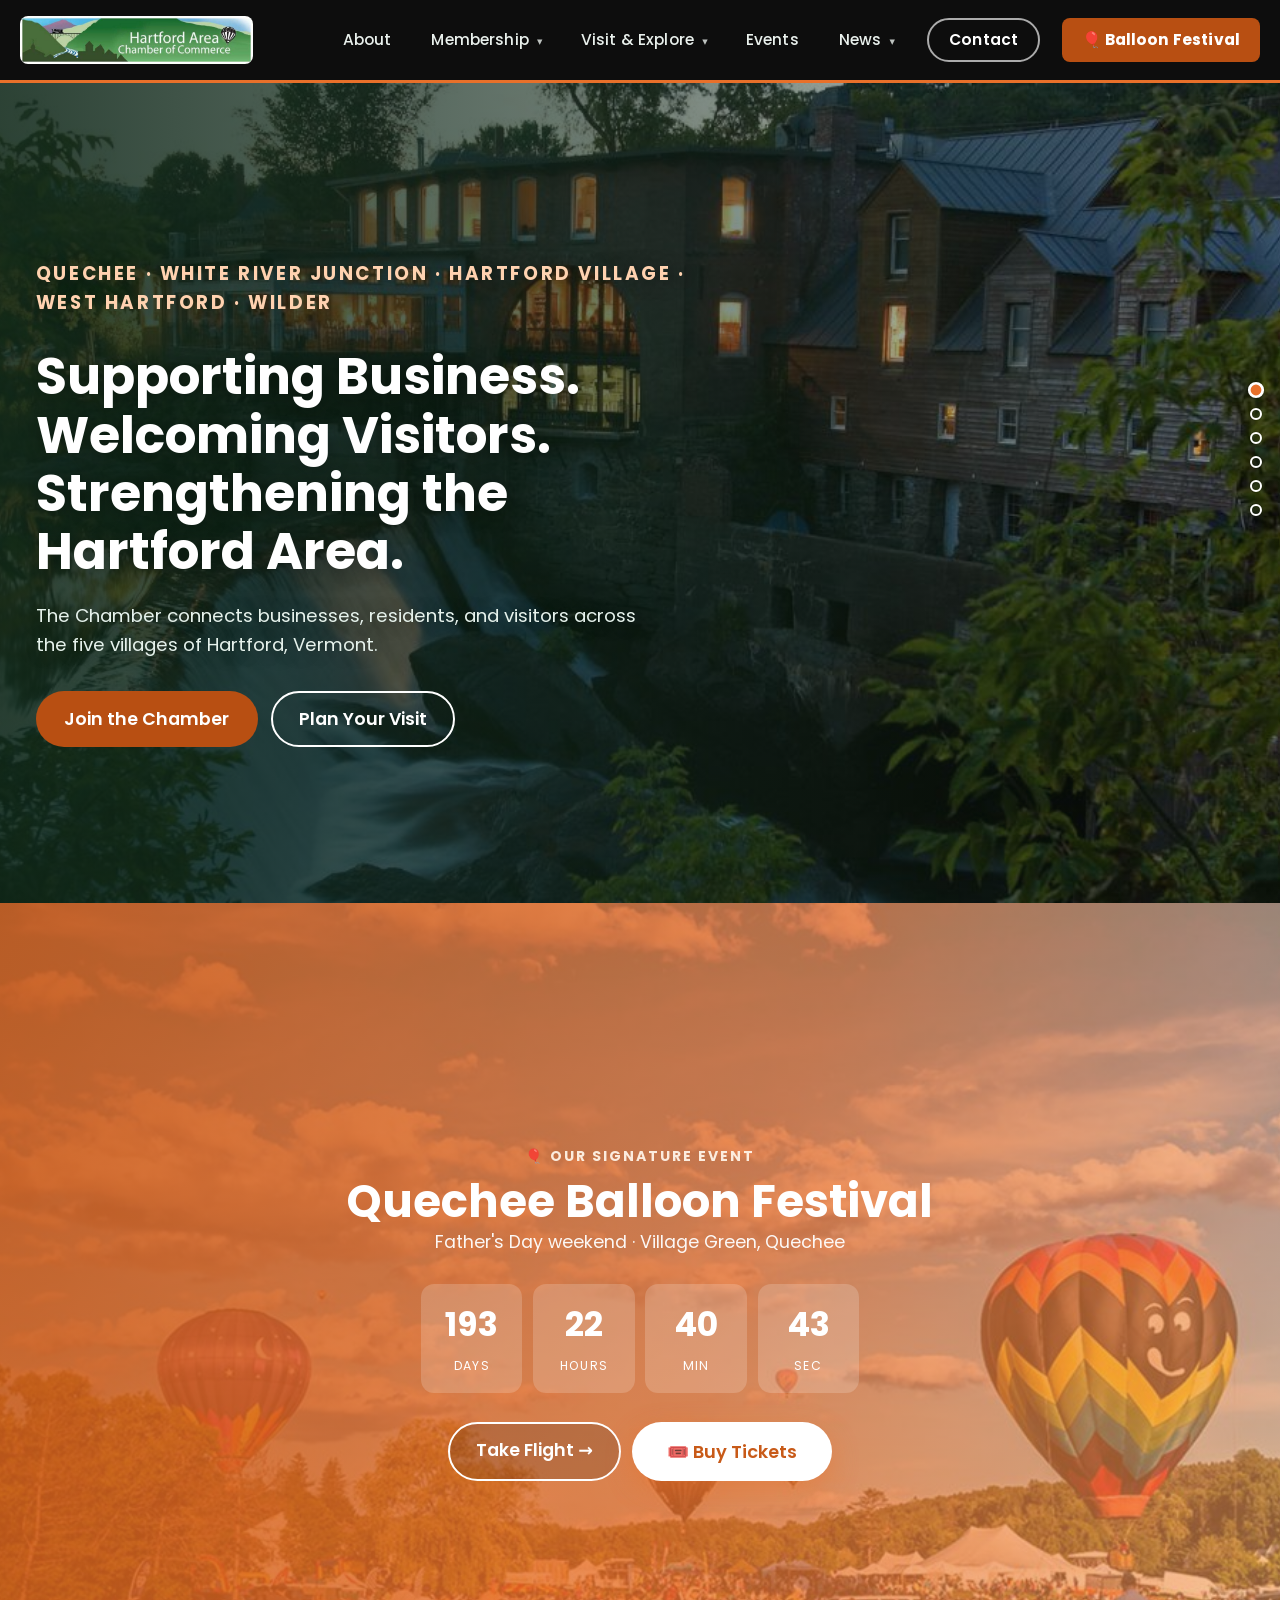
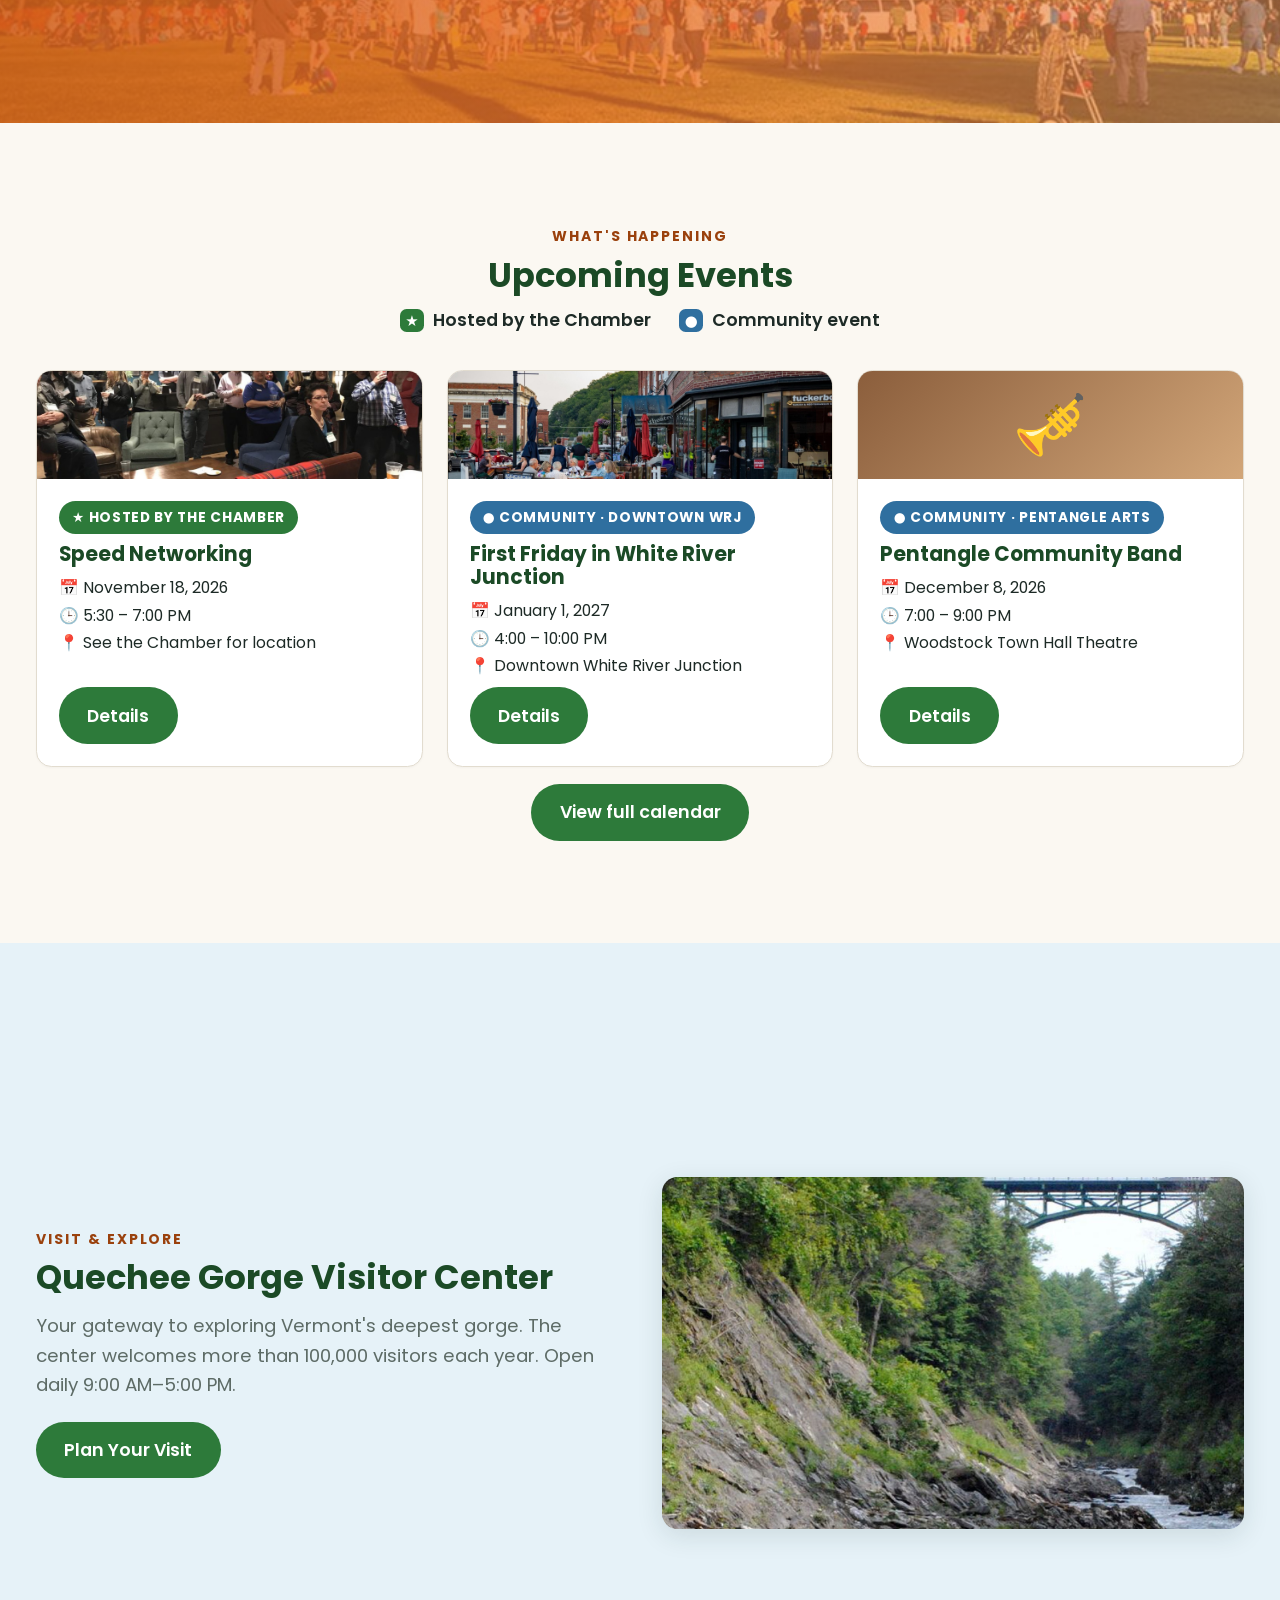
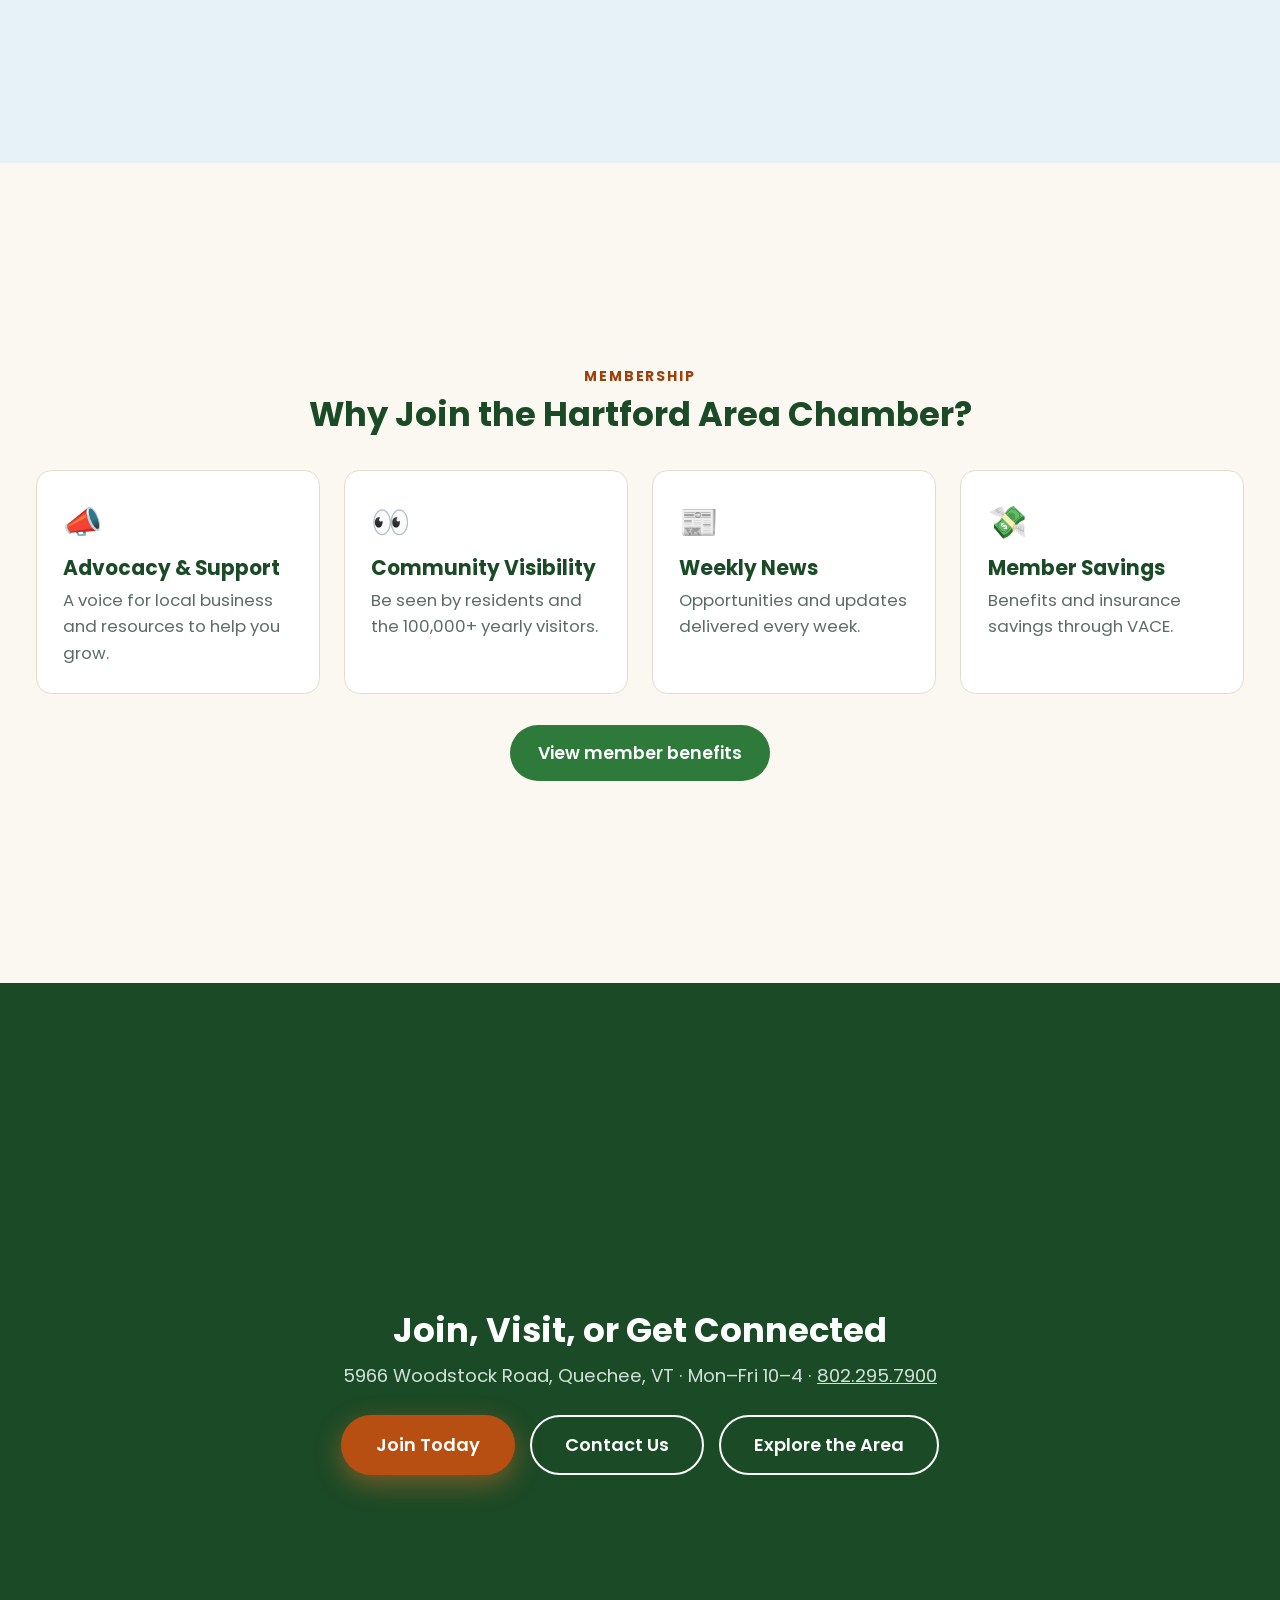
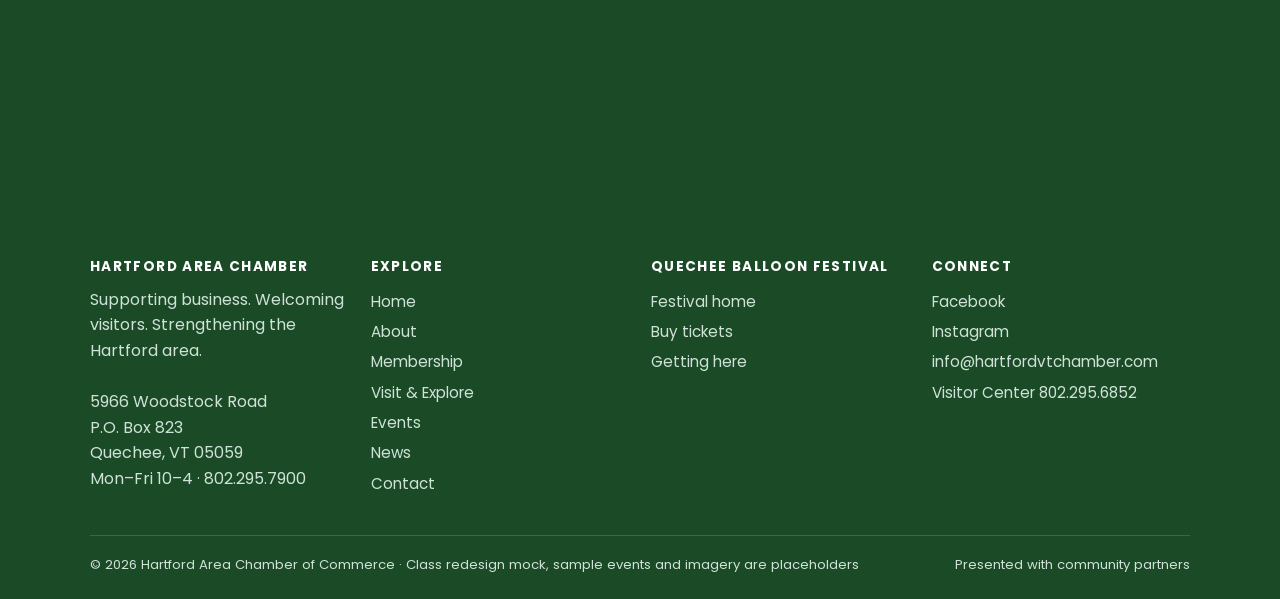
==== mock/index.html @ c6c53b95 "fixed the gorge map" ====
<!doctype html><html lang="en"><head><meta charset="utf-8"><meta name="viewport" content="width=device-width,initial-scale=1">
<title>Hartford Area Chamber of Commerce</title>
<link rel="preconnect" href="https://fonts.googleapis.com">
<link href="https://fonts.googleapis.com/css2?family=Poppins:wght@400;500;600;700&display=swap" rel="stylesheet">
<link rel="stylesheet" href="styles.css?v=23"></head><body>
<main id="main">
<section class="hero"><div class="wrap">
  <p class="eyebrow" style="color:#ffd2b0">Quechee · White River Junction · Hartford Village · West Hartford · Wilder</p>
  <h1>Supporting Business. Welcoming Visitors. Strengthening the Hartford Area.</h1>
  <p>The Chamber connects businesses, residents, and visitors across the five villages of Hartford, Vermont.</p>
  <div class="actions"><a class="btn btn-primary" href="membership.html">Join the Chamber</a><a class="btn btn-ghost" href="visit.html">Plan Your Visit</a></div>
</div></section>

<!-- Balloon fest is the top revenue driver, so it gets a prominent band with live countdown -->
<section class="bf-band photo" style="--bg:url(img/balloon-fest-1.jpg)"><div class="wrap">
  <div><p class="eyebrow" style="color:#fff3e6">🎈 Our signature event</p><h2>Quechee Balloon Festival</h2><p>Father's Day weekend · Village Green, Quechee</p></div>
  <div class="count" aria-label="Countdown to next festival"></div>
  <div style="display:flex;gap:10px;flex-wrap:wrap"><a class="btn btn-ghost" style="color:#fff;background:rgba(0,0,0,.15)" href="balloon-fest.html">Take Flight →</a><a class="btn btn-lg" style="background:#fff;color:var(--orange-d)" href="https://fareharbor.com/embeds/book/hartfordareachamberofcommerce/?full-items=yes&flow=1565675">🎟️ Buy Tickets</a></div>
</div></section>

<section><div class="wrap">
  <div class="center"><p class="eyebrow">What's happening</p><h2>Upcoming Events</h2><p class="legend-key" role="note" aria-label="Key: green star means hosted by the Chamber, blue dot means community event"><span class="key"><i class="sw chamber" aria-hidden="true">★</i>Hosted by the Chamber</span><span class="key"><i class="sw community" aria-hidden="true">●</i>Community event</span></p></div>
  <div class="grid g3" id="feat" style="margin-top:32px"></div>
  <p class="center" style="margin-top:16px"><a class="btn btn-green" href="events.html">View full calendar</a></p>
</div></section>

<section class="alt"><div class="wrap split">
  <div><p class="eyebrow">Visit &amp; Explore</p><h2>Quechee Gorge Visitor Center</h2>
    <p class="lead" style="margin:12px 0 20px">Your gateway to exploring Vermont's deepest gorge. The center welcomes more than 100,000 visitors each year. Open daily 9:00 AM–5:00 PM.</p>
    <a class="btn btn-green" href="visit.html">Plan Your Visit</a></div>
  <div class="panel photo t-gorge" style="background-image:url(img/gorge-bridge.jpg)" role="img" aria-label="The bridge over Quechee Gorge">🏞️</div>
</div></section>

<section><div class="wrap">
  <div class="center"><p class="eyebrow">Membership</p><h2>Why Join the Hartford Area Chamber?</h2></div>
  <div class="grid g4" style="margin-top:32px">
    <div class="perk"><div class="ico">📣</div><h3>Advocacy &amp; Support</h3><p>A voice for local business and resources to help you grow.</p></div>
    <div class="perk"><div class="ico">👀</div><h3>Community Visibility</h3><p>Be seen by residents and the 100,000+ yearly visitors.</p></div>
    <div class="perk"><div class="ico">📰</div><h3>Weekly News</h3><p>Opportunities and updates delivered every week.</p></div>
    <div class="perk"><div class="ico">💸</div><h3>Member Savings</h3><p>Benefits and insurance savings through VACE.</p></div>
  </div>
  <p class="center" style="margin-top:28px"><a class="btn btn-green" href="membership.html">View member benefits</a></p>
</div></section>

<section class="dark" id="Contact"><div class="wrap center">
  <h2>Join, Visit, or Get Connected</h2>
  <p class="lead" style="color:#cfe2d8;margin:10px auto 22px">5966 Woodstock Road, Quechee, VT · Mon–Fri 10–4 · <a href="tel:8022957900" style="text-decoration:underline">802.295.7900</a></p>
  <div style="display:flex;gap:14px;justify-content:center;flex-wrap:wrap">
    <a class="btn btn-primary btn-lg" href="membership.html">Join Today</a>
    <a class="btn btn-ghost btn-lg" style="color:#fff;box-shadow:none" href="contact.html">Contact Us</a>
    <a class="btn btn-ghost btn-lg" style="color:#fff;box-shadow:none" href="visit.html">Explore the Area</a>
  </div>
</div></section>
</main>
<script src="app.js?v=23"></script>
<script>
document.getElementById('feat').innerHTML=['speed','first-friday','pentangle'].map(k=>EVENTS.filter(e=>e.key===k&&e.date>=new Date().toISOString().slice(0,10))[0]||EVENTS.find(e=>e.key===k)).map(e=>`
<article class="card"><div class="thumb ${e.thumb}${e.img?' photo':''}" ${thumbBg(e)}>${e.icon}</div>
<div class="body">${badge(e)}<h3>${e.title}</h3>
<div class="meta"><span>📅 ${fmt(e.date,{month:'long',day:'numeric',year:'numeric'})}${e.end?' – '+fmt(e.end,{day:'numeric'}):''}</span><span>🕒 ${e.time}</span><span>📍 ${e.place}</span></div>
<a class="btn btn-green" href="${e.bf?'balloon-fest.html':'events.html'}">Details</a></div></article>`).join('');
</script></body></html>
---- mock/styles.css ----
:root{
  --green:#2d7a3a; --green-d:#1b4a26; --sky:#e6f2f8; --cream:#fbf8f2;
  --orange:#e8702a; --orange-d:#c85a18; --ink:#1d2a26; --muted:#5d6b66;
  --line:#e2dccf; --chamber:#2d7a3a; --community:#2f6f9f; --white:#fff;
  --r:14px; --shadow:0 6px 24px rgba(20,52,39,.12);
  --font-h:'Poppins',system-ui,sans-serif; --font-b:'Poppins',system-ui,sans-serif;
}
*{box-sizing:border-box;margin:0}
html{scroll-behavior:smooth}
body{font-family:var(--font-b);color:var(--ink);background:var(--cream);line-height:1.6}
h1,h2,h3,h4{font-family:var(--font-h);line-height:1.15;color:var(--green-d)}
h1{font-size:clamp(2.2rem,5vw,3.8rem)} h2{font-size:clamp(1.7rem,3vw,2.4rem)} h3{font-size:1.25rem}
a{color:inherit}
img{max-width:100%}
.wrap{max-width:1140px;margin:0 auto;padding:0 20px}
section{padding:64px 0}
.eyebrow{font-size:.78rem;letter-spacing:.14em;text-transform:uppercase;font-weight:700;color:var(--orange-d);margin-bottom:8px}
.lead{font-size:1.15rem;color:var(--muted);max-width:60ch}
.center{text-align:center}.center .lead{margin:12px auto 0}

/* buttons */
.btn{display:inline-block;padding:12px 24px;border-radius:999px;font-weight:600;text-decoration:none;border:2px solid transparent;cursor:pointer;font:600 1rem var(--font-b);transition:.15s}
.btn-primary{background:var(--orange);color:#fff}.btn-primary:hover{background:var(--orange-d)}
.btn-green{background:var(--green);color:#fff}.btn-green:hover{background:var(--green-d)}
.btn-ghost{border-color:currentColor;background:transparent}
.btn-ghost:hover{background:rgba(255,255,255,.15)}

/* header */
.skip{position:absolute;left:-999px}.skip:focus{left:10px;top:10px;background:#fff;padding:8px;z-index:99}
.topbar{background:var(--green-d);color:#dfeee6;font-size:.85rem}
.topbar .wrap{display:flex;justify-content:space-between;gap:12px;padding:7px 20px;flex-wrap:wrap}
.topbar a{text-decoration:none}.topbar a:hover{text-decoration:underline}
header.site{position:sticky;top:0;z-index:50;background:rgba(251,248,242,.96);backdrop-filter:blur(8px);border-bottom:1px solid var(--line)}
header.site .wrap{display:flex;align-items:center;justify-content:space-between;height:72px}
.logo{display:flex;align-items:center;gap:10px;text-decoration:none;font-family:var(--font-h);font-weight:700;color:var(--green-d);line-height:1.1}
.logo-mark{width:40px;height:40px;border-radius:50%;background:var(--green);display:grid;place-items:center;font-size:1.3rem}
.logo small{display:block;font:500 .72rem var(--font-b);color:var(--muted);letter-spacing:.06em;text-transform:uppercase}
nav.main ul{list-style:none;display:flex;gap:4px;padding:0;align-items:center}
nav.main a{display:block;padding:8px 12px;border-radius:8px;text-decoration:none;font-weight:500;font-size:.95rem}
nav.main a:hover{background:var(--sky)}
nav.main a.active{color:var(--orange-d);font-weight:700;box-shadow:inset 0 -3px 0 var(--orange)}
nav.main a.nav-bf{background:var(--orange);color:#fff;font-weight:700;margin-left:6px}
nav.main a.nav-bf:hover{background:var(--orange-d)}
.menu-btn{display:none;background:none;border:0;font-size:1.8rem;cursor:pointer}
@media(max-width:900px){
  .menu-btn{display:block}
  nav.main{position:absolute;top:72px;left:0;right:0;background:var(--cream);border-bottom:1px solid var(--line);display:none}
  nav.main.open{display:block}
  nav.main ul{flex-direction:column;align-items:stretch;padding:12px 20px}
}

/* hero */
.hero{position:relative;color:#fff;padding:110px 0 100px;background:
  linear-gradient(180deg,rgba(20,52,39,.55),rgba(20,52,39,.8)),
  radial-gradient(circle at 80% 20%,#f4a261 0,transparent 35%),
  linear-gradient(160deg,#2e7d5b,#1f4d3a 60%,#143427)}
.hero p{font-size:1.2rem;max-width:56ch;margin:18px 0 28px;color:#e6f2ec}
.hero h1{color:#fff;max-width:18ch}
.hero .actions{display:flex;gap:12px;flex-wrap:wrap}
.page-hero{padding:56px 0;background:var(--green);color:#fff}
.page-hero h1{color:#fff;font-size:clamp(2rem,4vw,3rem)}
.page-hero p{color:#d6e8de;margin-top:10px;max-width:60ch}
.crumbs{font-size:.85rem;margin-bottom:12px;color:#bcd6c9}.crumbs a{text-decoration:none}.crumbs a:hover{text-decoration:underline}

/* promo band (balloon fest) */
.bf-band{background:linear-gradient(110deg,#c85a18,#e8702a 55%,#f4a261);color:#fff;padding:36px 0}
.bf-band .wrap{display:flex;align-items:center;justify-content:space-between;gap:24px;flex-wrap:wrap}
.bf-band h2{color:#fff}.bf-band p{opacity:.95}
.count{display:flex;gap:10px}
.count div{background:rgba(255,255,255,.18);border-radius:12px;padding:10px 14px;text-align:center;min-width:72px}
.count b{display:block;font:700 1.8rem var(--font-h)}.count span{font-size:.7rem;text-transform:uppercase;letter-spacing:.1em}

/* grids & cards */
.grid{display:grid;gap:22px}.g3{grid-template-columns:repeat(auto-fit,minmax(260px,1fr))}.g4{grid-template-columns:repeat(auto-fit,minmax(220px,1fr))}.g2{grid-template-columns:repeat(auto-fit,minmax(320px,1fr))}
.card{background:#fff;border:1px solid var(--line);border-radius:var(--r);overflow:hidden;box-shadow:0 1px 2px rgba(0,0,0,.03);transition:.2s;display:flex;flex-direction:column}
.card:hover{transform:translateY(-3px);box-shadow:var(--shadow)}
.card .body{padding:20px;display:flex;flex-direction:column;gap:8px;flex:1}
.card .body p{color:var(--muted);font-size:.95rem}
.card .body .btn{align-self:flex-start;margin-top:auto}
.thumb{height:170px;display:grid;place-items:center;font-size:3.4rem;position:relative}
.t-gorge{background:linear-gradient(135deg,#2e7d5b,#7fb69a)}
.t-sky{background:linear-gradient(135deg,#f4a261,#e8702a)}
.t-town{background:linear-gradient(135deg,#2f6f9f,#8bbbd9)}
.t-winter{background:linear-gradient(135deg,#9bb7c9,#e8f1f5)}
.t-bridge{background:linear-gradient(135deg,#8b5e3c,#d2a679)}
.t-spring{background:linear-gradient(135deg,#6aa84f,#c5e1a5)}
.perk{padding:24px;background:#fff;border:1px solid var(--line);border-radius:var(--r)}
.perk .ico{font-size:1.8rem;margin-bottom:8px}.perk p{color:var(--muted);font-size:.95rem;margin-top:6px}
.split{display:grid;grid-template-columns:1fr 1fr;gap:40px;align-items:center}
@media(max-width:800px){.split{grid-template-columns:1fr}}
.panel{border-radius:var(--r);min-height:320px;display:grid;place-items:center;font-size:5rem;color:#fff;box-shadow:var(--shadow)}
.alt{background:var(--sky)}.dark{background:var(--green-d);color:#e6f2ec}.dark h2{color:#fff}

/* badges */
.badge{display:inline-block;font-size:.72rem;font-weight:700;letter-spacing:.05em;text-transform:uppercase;padding:4px 10px;border-radius:999px;color:#fff;width:fit-content}
.b-chamber{background:var(--chamber)}.b-community{background:var(--community)}
.thumb .badge{position:absolute;top:12px;left:12px}
.meta{display:flex;flex-direction:column;gap:2px;font-size:.9rem;color:var(--ink)}

/* events page */
.toolbar{display:flex;gap:10px;flex-wrap:wrap;margin:24px 0}
.chip{padding:8px 16px;border-radius:999px;border:1.5px solid var(--line);background:#fff;font:600 .9rem var(--font-b);cursor:pointer}
.chip.on{background:var(--green);color:#fff;border-color:var(--green)}
.legend{display:flex;gap:16px;align-items:center;font-size:.85rem;color:var(--muted);margin-left:auto}
.dot{display:inline-block;width:10px;height:10px;border-radius:50%;margin-right:6px}
.cal{background:#fff;border:1px solid var(--line);border-radius:var(--r);overflow:hidden}
.cal-head{display:flex;justify-content:space-between;align-items:center;padding:16px 20px;background:var(--green);color:#fff}
.cal-head h3{color:#fff;font-size:1.4rem}
.cal-head button{background:rgba(255,255,255,.15);border:0;color:#fff;width:38px;height:38px;border-radius:50%;font-size:1.1rem;cursor:pointer}
.cal-head button:hover{background:rgba(255,255,255,.3)}
.cal-grid{display:grid;grid-template-columns:repeat(7,1fr)}
.dow{padding:10px;text-align:center;font-size:.75rem;font-weight:700;letter-spacing:.08em;text-transform:uppercase;color:var(--muted);background:var(--cream);border-bottom:1px solid var(--line)}
.day{min-height:96px;padding:6px;border-right:1px solid var(--line);border-bottom:1px solid var(--line);font-size:.8rem}
.day:nth-child(7n){border-right:0}
.day.out{background:#faf7f0;color:#bbb}
.day.today .n{background:var(--orange);color:#fff;border-radius:50%}
.day .n{display:inline-grid;place-items:center;width:24px;height:24px;font-weight:600}
.ev{display:block;width:100%;text-align:left;border:0;margin-top:3px;padding:3px 6px;border-radius:5px;color:#fff;font:600 .72rem var(--font-b);white-space:nowrap;overflow:hidden;text-overflow:ellipsis;cursor:pointer}
.ev.chamber{background:var(--chamber)}.ev.community{background:var(--community)}
@media(max-width:700px){.day{min-height:56px;padding:3px}.ev{font-size:0;height:8px;padding:0}.dow{padding:6px 2px;font-size:.62rem}}
.list-row{display:flex;gap:16px;background:#fff;border:1px solid var(--line);border-radius:var(--r);padding:14px;align-items:center}
.list-row .date{background:var(--sky);border-radius:10px;text-align:center;padding:8px 14px;min-width:64px}
.list-row .date b{display:block;font:700 1.5rem var(--font-h);color:var(--green-d)}.list-row .date span{font-size:.75rem;text-transform:uppercase;font-weight:700;color:var(--orange-d)}
.list-row h4{font-size:1.05rem}.list-row p{font-size:.88rem;color:var(--muted)}
dialog{border:0;border-radius:var(--r);padding:0;margin:auto;max-width:580px;width:92%;max-height:88vh;overflow:auto;box-shadow:0 20px 60px rgba(0,0,0,.35);background:#fff;color:var(--ink)}
dialog::backdrop{background:rgba(232,241,245,.55);backdrop-filter:blur(8px);-webkit-backdrop-filter:blur(8px)}
/* backdrop takes a light tint of the event's image color */
dialog[data-tone="t-gorge"]::backdrop{background:rgba(127,182,154,.40)}
dialog[data-tone="t-sky"]::backdrop{background:rgba(244,162,97,.35)}
dialog[data-tone="t-town"]::backdrop{background:rgba(139,187,217,.40)}
dialog[data-tone="t-winter"]::backdrop{background:rgba(155,183,201,.40)}
dialog[data-tone="t-bridge"]::backdrop{background:rgba(210,166,121,.38)}
dialog[data-tone="t-spring"]::backdrop{background:rgba(160,205,130,.40)}
body:has(dialog[open]){overflow:hidden}
dialog .thumb{height:130px}dialog .inner{padding:22px;display:flex;flex-direction:column;gap:10px}
.x{position:absolute;top:10px;right:10px;width:36px;height:36px;border-radius:50%;border:0;background:rgba(255,255,255,.9);font-size:1.1rem;cursor:pointer;z-index:2}
.rv-head{display:flex;justify-content:space-between;align-items:center;gap:10px;border-top:1px solid var(--line);padding-top:16px;margin-top:6px}
.stars{color:#f5a623;letter-spacing:2px}
.rv{background:var(--cream);border-radius:12px;padding:14px;display:flex;flex-direction:column;gap:6px}
.rv b{font-size:.9rem}.rv small{color:var(--muted)}.rv p{font-size:.92rem}
.rv-photos{display:flex;gap:8px;flex-wrap:wrap}
.rv-photos span,.rv-photos img{width:84px;height:64px;border-radius:8px;display:grid;place-items:center;font-size:1.6rem;object-fit:cover}
.rvform{display:none;background:var(--sky);border-radius:12px;padding:14px}.rvform.show{display:grid}
.rvform small{color:var(--muted)}

/* forms / footer */
form{display:grid;gap:12px}
input,textarea{padding:12px 14px;border:1.5px solid var(--line);border-radius:10px;font:1rem var(--font-b);width:100%}
input:focus,textarea:focus{outline:2px solid var(--orange);border-color:transparent}
footer.site{background:var(--green-d);color:#cfe2d8;padding:56px 0 24px}
footer.site h4{color:#fff;font-family:var(--font-b);font-size:.85rem;text-transform:uppercase;letter-spacing:.1em;margin-bottom:12px}
footer.site a{display:block;text-decoration:none;padding:3px 0;font-size:.95rem}footer.site a:hover{color:#fff;text-decoration:underline}
footer.site .legal{border-top:1px solid rgba(255,255,255,.15);margin-top:36px;padding-top:18px;font-size:.82rem;display:flex;justify-content:space-between;flex-wrap:wrap;gap:8px}
#map,.map{height:460px;border-radius:var(--r);border:1px solid var(--line);box-shadow:var(--shadow)}
.team{text-align:center}.avatar{width:84px;height:84px;border-radius:50%;margin:0 auto 10px;background:linear-gradient(135deg,var(--green),#7fb69a);color:#fff;display:grid;place-items:center;font:700 1.5rem var(--font-h)}
.team p{font-size:.85rem;color:var(--muted)}
.mock-note{background:#fff3cd;color:#664d03;text-align:center;font-size:.8rem;padding:6px}
.rules{display:flex;gap:14px;flex-wrap:wrap}.rule{background:#fff;border:1px solid var(--line);border-radius:12px;padding:14px 18px;font-weight:600}
table.sched{width:100%;border-collapse:collapse;background:#fff;border-radius:var(--r);overflow:hidden;border:1px solid var(--line)}
.sched td,.sched th{padding:14px 18px;text-align:left;border-bottom:1px solid var(--line)}.sched th{background:var(--green);color:#fff}

/* ---- photos ---- */
.thumb.photo{background-size:cover;background-position:center;font-size:0}
.panel.photo{background-size:cover;background-position:center;font-size:0}
.bf-band.photo{background:linear-gradient(110deg,rgba(200,90,24,.92),rgba(232,112,42,.78) 55%,rgba(244,162,97,.55)),var(--bg) center/cover}
.gallery{display:grid;grid-template-columns:repeat(4,1fr);gap:12px}
.gallery img{width:100%;height:220px;object-fit:cover;border-radius:12px;display:block}
.gallery img:first-child{grid-column:span 2;grid-row:span 2;height:452px}
@media(max-width:800px){.gallery{grid-template-columns:1fr 1fr}.gallery img{height:150px}.gallery img:first-child{grid-column:span 2;grid-row:auto;height:220px}}
.rv-photos img{width:84px;height:64px;border-radius:8px;object-fit:cover}

/* ---- ticket presence ---- */
.btn-lg{padding:16px 36px;font-size:1.1rem;box-shadow:0 8px 24px rgba(232,112,42,.45)}
.ticket-card{background:#fff;border:2px solid var(--line);border-radius:var(--r);overflow:hidden;display:flex;flex-direction:column;box-shadow:var(--shadow)}
.ticket-card.best{border-color:var(--orange)}
.ticket-card .photo-top{height:190px;background-size:cover;background-position:center;position:relative}
.ticket-card .tag{position:absolute;top:12px;left:12px;background:var(--orange);color:#fff;font-size:.75rem;font-weight:700;letter-spacing:.06em;text-transform:uppercase;padding:5px 12px;border-radius:999px}
.ticket-card .body{padding:22px;display:flex;flex-direction:column;gap:10px;flex:1}
.ticket-card ul{padding-left:18px;color:var(--muted);font-size:.95rem}
.ticket-card .btn{margin-top:auto;text-align:center}
.ticketbar{position:fixed;left:0;right:0;bottom:0;z-index:60;background:var(--green-d);color:#fff;transform:translateY(110%);transition:transform .3s;box-shadow:0 -6px 24px rgba(0,0,0,.25)}
.ticketbar.show{transform:none}
.ticketbar .wrap{display:flex;align-items:center;justify-content:space-between;gap:14px;padding:12px 20px;flex-wrap:wrap}
.ticketbar b{font-family:var(--font-h)}.ticketbar small{display:block;opacity:.8}
.ticketbar .btn{padding:10px 26px}
nav.main a.nav-buy{background:var(--green);color:#fff;font-weight:700;margin-left:4px}
nav.main a.nav-buy:hover{background:var(--green-d)}

/* ---- header: logo-matched, slim, contact always visible ---- */
.topbar{font-size:.82rem}
.topbar a{display:inline-block;margin-right:16px}.topbar .tb-right a{margin:0 0 0 16px}
.logo img{height:52px;width:auto;border-radius:8px;display:block}
header.site .wrap{height:80px}
nav.main a.nav-bf.on{box-shadow:0 0 0 3px rgba(232,112,42,.3)}
@media(max-width:900px){nav.main{top:80px}.logo img{height:42px}.topbar .tb-right{display:none}.topbar a{margin-right:12px}}
.subbar{position:sticky;top:80px;z-index:49;background:#fff;border-bottom:3px solid var(--orange);box-shadow:0 4px 14px rgba(0,0,0,.06)}
.subbar .wrap{display:flex;align-items:center;justify-content:space-between;gap:18px;padding:8px 20px;flex-wrap:wrap}
.sub-brand{display:flex;align-items:center;gap:10px;text-decoration:none;font:700 1rem var(--font-h);color:var(--green-d);line-height:1.15}
.sub-brand img{width:46px;height:46px}.sub-brand small{display:block;font:500 .7rem var(--font-b);color:var(--muted)}
.subbar nav{display:flex;gap:2px;flex-wrap:wrap}.subbar nav a{padding:8px 12px;border-radius:8px;text-decoration:none;font-weight:500;font-size:.9rem}.subbar nav a:hover{background:var(--sky)}
.subbar .btn{padding:10px 22px}
@media(max-width:900px){.subbar{top:80px}.subbar nav{display:none}}
.contact-card{background:#fff;border:1px solid var(--line);border-radius:var(--r);padding:24px}.contact-card h3{margin-bottom:8px}.contact-card p{color:var(--muted)}


/* ---- festival page: one full-screen section at a time ---- */
html.snap{scroll-snap-type:y proximity}
html.snap main>section{min-height:calc(100vh - 80px);scroll-snap-align:start;scroll-margin-top:80px;display:flex;align-items:center}
html.snap main>section>.wrap{width:100%}
html.snap footer.site{scroll-snap-align:end}
.reveal{opacity:0;transform:translateY(28px);transition:opacity .7s ease,transform .7s ease}
.reveal.in{opacity:1;transform:none}
.dots{position:fixed;right:18px;top:50%;transform:translateY(-50%);z-index:55;display:flex;flex-direction:column;gap:12px}
.dots a{width:12px;height:12px;border-radius:50%;background:rgba(29,42,38,.25);border:2px solid #fff;box-shadow:0 0 0 1px rgba(0,0,0,.15);position:relative}
.dots a.on{background:var(--orange);transform:scale(1.35)}
.dots a span{position:absolute;right:22px;top:50%;transform:translateY(-50%);background:var(--green-d);color:#fff;font-size:.75rem;padding:3px 9px;border-radius:6px;white-space:nowrap;opacity:0;pointer-events:none;transition:.15s}
.dots a:hover span{opacity:1}
@media(max-width:800px){.dots{display:none}html.snap main>section{min-height:0;display:block}html.snap{scroll-snap-type:none}}
@media(prefers-reduced-motion:reduce){html.snap{scroll-snap-type:none;scroll-behavior:auto}.reveal{opacity:1;transform:none;transition:none}}

/* ---- single, clean header ---- */
header.site .wrap{max-width:1280px;height:80px;gap:16px}
.logo img{height:50px}
nav.main ul{gap:2px}
nav.main a{padding:8px 11px;font-size:.93rem;white-space:nowrap}
nav.main li.hdr-phone a{color:var(--green-d);font-weight:700;padding:8px 12px}
nav.main li.hdr-phone a:hover{background:var(--sky)}
@media(max-width:1270px){nav.main li.hdr-phone{display:none}}
@media(max-width:900px){nav.main li.hdr-phone{display:block}}

/* ---- ONE SECTION AT A TIME (all pages, wide screens) ---- */
html.snap{scroll-snap-type:y mandatory;scroll-padding-top:80px}
html.snap main>section{min-height:calc(100vh - 80px);padding:28px 0;scroll-snap-align:start;display:flex;align-items:center;scroll-snap-stop:always}
html.snap main>section>.wrap{width:100%}
html.snap footer.site{scroll-snap-align:end}
/* title screens */
html.snap .page-hero{padding:40px 0}
html.snap .page-hero h1{font-size:clamp(2.4rem,5vw,4rem)}
html.snap .page-hero p{font-size:1.2rem}
html.snap .page-hero .wrap::after{content:'Scroll to explore ↓';display:block;margin-top:34px;font-size:.85rem;opacity:.8;letter-spacing:.08em;text-transform:uppercase}
html.snap .hero,html.snap .bf-hero{padding:40px 0}
html.snap .bf-band .wrap{flex-direction:column;text-align:center;gap:26px}
html.snap .bf-band h2{font-size:clamp(2.2rem,4.5vw,3.6rem)}
html.snap .bf-band .count b{font-size:2.4rem}html.snap .bf-band .count div{min-width:92px;padding:14px}
/* fit tall content on one screen */
html.snap .day{min-height:clamp(52px,9vh,86px)}
html.snap .cal-head{padding:10px 18px}
html.snap .toolbar{margin:12px 0}
html.snap #map,html.snap .map{height:clamp(300px,52vh,470px)}
html.snap .ticket-card .photo-top{height:clamp(90px,16vh,150px)}
html.snap .gallery{--h:clamp(120px,24vh,220px)}
html.snap .gallery img{height:var(--h)}html.snap .gallery img:first-child{height:calc(var(--h)*2 + 12px)}
html.snap .thumb{height:clamp(120px,20vh,170px)}
/* header: one Contact button */
nav.main a.nav-contact{border:2px solid var(--green);color:var(--green-d);font-weight:600;padding:6px 14px;border-radius:999px;margin-left:6px;box-shadow:none}
nav.main a.nav-contact:hover,nav.main a.nav-contact.active{background:var(--green);color:#fff;box-shadow:none}

/* ---- base sizes; JS then scales each section to fill its screen ---- */
header.site,footer.site,.dots{font-size:16px}
nav.main a{font-size:15.5px}
.lead{font-size:1.2rem}
.badge{font-size:.78rem;padding:5px 12px}
.eyebrow{font-size:.88rem}
.btn{font-size:1.05rem}
h2{font-size:clamp(1.9rem,3.4vw,2.9rem)}
.ev{font-size:.8rem}
html.snap .day{min-height:clamp(46px,7vh,80px)}
html.snap .card .thumb{height:clamp(80px,14vh,150px)}
html.snap #map,html.snap .map{height:clamp(240px,42vh,480px)}
html.snap .toolbar{margin:10px 0}
html.snap .gallery{--h:clamp(120px,22vh,230px)}
html.snap .avatar{width:56px;height:56px;font-size:1.1rem}
html.snap main>section>.wrap{transform-origin:top center}
/* seasonal series: one clean row per series, host always shown */
.series{display:flex;align-items:center;gap:16px;text-align:left;background:#fff;border:1px solid var(--line);border-radius:var(--r);padding:16px 20px;cursor:pointer;font:inherit;color:inherit;transition:.15s}
.series:hover{transform:translateY(-2px);box-shadow:var(--shadow)}
.series .ico{font-size:2.2rem;line-height:1}
.series h3{font-size:1.2rem;margin-bottom:2px}.series p{color:var(--muted);font-size:.98rem}
.series .badge{margin-left:auto;flex-shrink:0}
.tb-sep{width:1px;height:28px;background:var(--line);margin:0 6px}
.ev.chamber::before{content:'★ '}
.hostkey{display:flex;gap:18px;font-size:.95rem;color:var(--muted);margin:2px 0 10px}
@media(max-width:700px){.series{flex-wrap:wrap}.series .badge{margin-left:0}}

/* about: ED + board in one tidy grid */
.board{display:grid;grid-template-columns:repeat(5,1fr);gap:14px;margin-top:22px}
.board .perk{padding:14px 10px}
.board .perk.lead-card{border-color:var(--orange);background:#fff8f1}
@media(max-width:900px){.board{grid-template-columns:repeat(2,1fr)}}

/* denser sections */
.series{padding:12px 16px;gap:12px}.series .ico{font-size:1.8rem}.series h3{font-size:1.1rem}.series p{font-size:.92rem}
html.snap .card .thumb{height:clamp(64px,11vh,120px)}
html.snap .ticket-card .photo-top{height:clamp(60px,9vh,110px)}
html.snap .sched td,html.snap .sched th{padding:9px 16px}
html.snap .rule{padding:8px 12px;font-size:.9rem}

.hero h1{font-size:clamp(2.1rem,4.2vw,3.5rem)}

/* home hero: The Mill at dusk, darkened on the left so the headline stays readable */
.hero{background:linear-gradient(90deg,rgba(15,40,25,.88) 0%,rgba(15,40,25,.62) 45%,rgba(15,40,25,.15) 100%),url(img/mill.jpg) center/cover}
.hero h1,.hero p{text-shadow:0 2px 18px rgba(0,0,0,.35)}

/* ---- calmer type ---- */
h1,.hero h1{font-size:clamp(2rem,3.6vw,3rem)}
h2{font-size:clamp(1.6rem,2.4vw,2.1rem)}
h3{font-size:1.15rem}
.lead{font-size:1.05rem}
.btn{font-size:1rem}
.btn-lg{padding:13px 30px;font-size:1.02rem}
.hero p{font-size:1.05rem}
.quote{font-size:1.2rem}
html.snap .page-hero h1{font-size:clamp(2rem,3.8vw,3.1rem)}
html.snap .page-hero p{font-size:1.05rem}
html.snap .bf-band h2{font-size:clamp(1.8rem,3.2vw,2.6rem)}
.bf-hero h1{font-size:clamp(2rem,3.8vw,3.2rem)}
.bf-hero .count b,.bf-band .count b,html.snap .bf-band .count b{font-size:1.9rem}
.bf-hero .count div{min-width:78px;padding:10px 12px}
.eyebrow{font-size:.8rem}

/* ---- dark header, nav on the right, dropdowns ---- */
header.site{background:#202b27;border-bottom:3px solid var(--orange);backdrop-filter:none}
header.site .wrap{max-width:1280px;justify-content:space-between}
nav.main{margin-left:auto}
nav.main ul{justify-content:flex-end;gap:4px}
nav.main a{color:#e9f0ec}
nav.main a:hover{background:rgba(255,255,255,.1)}
nav.main a.active{color:#ffb27a;box-shadow:inset 0 -3px 0 var(--orange)}
nav.main a.nav-contact{border-color:rgba(255,255,255,.65);color:#fff}
nav.main a.nav-contact:hover,nav.main a.nav-contact.active{background:#fff;color:#202b27;box-shadow:none}
nav.main a.nav-bf{margin-left:8px}
.menu-btn{color:#fff}
nav.main li{position:relative}
.car{font-style:normal;font-size:.7em;opacity:.8}
.dd{position:absolute;top:100%;left:0;min-width:270px;background:#fff;border-radius:12px;box-shadow:0 14px 40px rgba(0,0,0,.28);padding:8px;display:none;z-index:80;margin-top:2px}
.dd::before{content:'';position:absolute;left:0;right:0;top:-12px;height:12px}
.dd.dd-right{left:auto;right:0}
nav.main li.has-dd:hover>.dd,nav.main li.has-dd:focus-within>.dd{display:block}
nav.main .dd a{color:var(--ink);padding:10px 14px;border-radius:8px;white-space:nowrap;font-weight:500;box-shadow:none}
nav.main .dd a:hover{background:var(--sky);color:var(--green-d)}
@media(max-width:900px){
  nav.main{position:absolute;top:80px;left:0;right:0;background:#202b27;border-bottom:3px solid var(--orange);margin-left:0}
  nav.main ul{align-items:stretch}
  .dd{position:static;display:block;background:transparent;box-shadow:none;padding:0 0 0 14px;margin:0;min-width:0}
  .dd::before{display:none}
  nav.main .dd a{color:#cfdcd5;padding:6px 12px;font-size:.9rem}
  nav.main .dd a:hover{background:rgba(255,255,255,.08);color:#fff}
  .car{display:none}
}

/* ---- accessible host key: color + shape + words ---- */
.sw{display:inline-grid;place-items:center;width:1.6em;height:1.6em;border-radius:6px;color:#fff;font-style:normal;font-size:.85em;margin-right:8px;flex-shrink:0}
.sw.chamber{background:var(--chamber)}.sw.community{background:var(--community)}
.legend-key{display:flex;gap:26px;justify-content:center;flex-wrap:wrap;margin-top:10px;font-weight:600;color:var(--ink)}
.key{display:inline-flex;align-items:center}
.chip .sw{width:1.4em;height:1.4em;margin-right:6px}
.chip.on .sw{outline:2px solid #fff}
.ev.community::before{content:'● '}
/* orange that passes 4.5:1 with white text */
.btn-primary,.b-orange,nav.main a.nav-bf{background:#b84f12}
.btn-primary:hover,nav.main a.nav-bf:hover{background:#9a410d}
.bf-band{background:linear-gradient(110deg,#a8470f,#c85a18 55%,#d9742b)}
.eyebrow{color:#9a410d}
/* visible keyboard focus everywhere */
a:focus-visible,button:focus-visible,input:focus-visible,textarea:focus-visible,select:focus-visible,summary:focus-visible{outline:3px solid #1b4a26;outline-offset:2px}
header.site a:focus-visible,header.site button:focus-visible,footer.site a:focus-visible,.dark a:focus-visible,.hero a:focus-visible,.bf-hero a:focus-visible,.page-hero a:focus-visible,.bf-band a:focus-visible{outline-color:#fff}
@media(prefers-reduced-motion:reduce){*{transition-duration:.01ms!important}}

/* ---- true black header, roomier nav ---- */
header.site{background:#0d0d0d}
header.site .wrap{max-width:1360px}
.logo img{height:48px}
nav.main ul{gap:8px}
nav.main a{padding:10px 16px;font-size:15.5px;letter-spacing:.01em}
nav.main a.nav-contact{padding:8px 20px;margin-left:10px}
nav.main a.nav-bf{padding:10px 20px;margin-left:14px}
nav.main li.has-dd>a{padding-right:14px}
.car{margin-left:4px}
/* collapse to the menu button earlier so the nav never feels squeezed */
@media(max-width:1270px){
  .menu-btn{display:block}
  nav.main{position:absolute;top:80px;left:0;right:0;background:#0d0d0d;border-bottom:3px solid var(--orange);margin-left:0;display:none}
  nav.main.open{display:block}
  nav.main ul{flex-direction:column;align-items:stretch;padding:12px 20px;gap:2px}
  nav.main a.nav-contact,nav.main a.nav-bf{margin-left:0;text-align:center;margin-top:6px}
  .dd{position:static;display:block;background:transparent;box-shadow:none;padding:0 0 0 14px;margin:0;min-width:0}
  .dd::before{display:none}
  nav.main .dd a{color:#cfdcd5;padding:8px 14px;font-size:.92rem}
  nav.main .dd a:hover{background:rgba(255,255,255,.08);color:#fff}
  .car{display:none}
}

.logo{flex-shrink:0}

/* title screens with photos: dark on the left so the headline always reads */
.page-hero.photo{background:linear-gradient(90deg,rgba(10,22,15,.9) 0%,rgba(10,22,15,.68) 45%,rgba(10,22,15,.22) 100%),var(--bg) center/cover}
.page-hero.photo h1,.page-hero.photo p{text-shadow:0 2px 16px rgba(0,0,0,.4)}
.page-hero.photo .crumbs,.page-hero.photo .crumbs a{color:#e4efe8}

.stats{display:flex;gap:28px;flex-wrap:wrap;border-top:1px solid var(--line);padding-top:18px}
.stats b{display:block;font:700 1.9rem var(--font-h);color:var(--green)}
.stats span{font-size:.92rem;color:var(--muted)}

.facts{list-style:none;padding:0;display:grid;gap:10px}
.facts li{font-size:.98rem;color:var(--muted);padding-left:14px;border-left:3px solid var(--green)}
.facts b{color:var(--ink)}
.villages .perk h3{font-size:1.05rem;margin-bottom:2px}.villages .perk b{display:block;font-size:.85rem;color:var(--green);margin-bottom:6px}.villages .perk p{font-size:.9rem}

/* contact: one large map with an address card on top */
.mapsec .wrap{position:relative}
.bigmap{height:420px!important}
html.snap .bigmap{height:calc(100vh - 80px - 64px)!important}
.mapcard{position:absolute;left:36px;top:36px;z-index:500;background:#fff;border-radius:14px;box-shadow:0 10px 30px rgba(0,0,0,.25);padding:18px 22px;max-width:300px;font-size:.95rem}
.mapcard h3{margin-bottom:6px}.mapcard p{color:var(--ink);margin-bottom:8px}
@media(max-width:700px){.mapcard{position:static;max-width:none;margin-top:12px}}
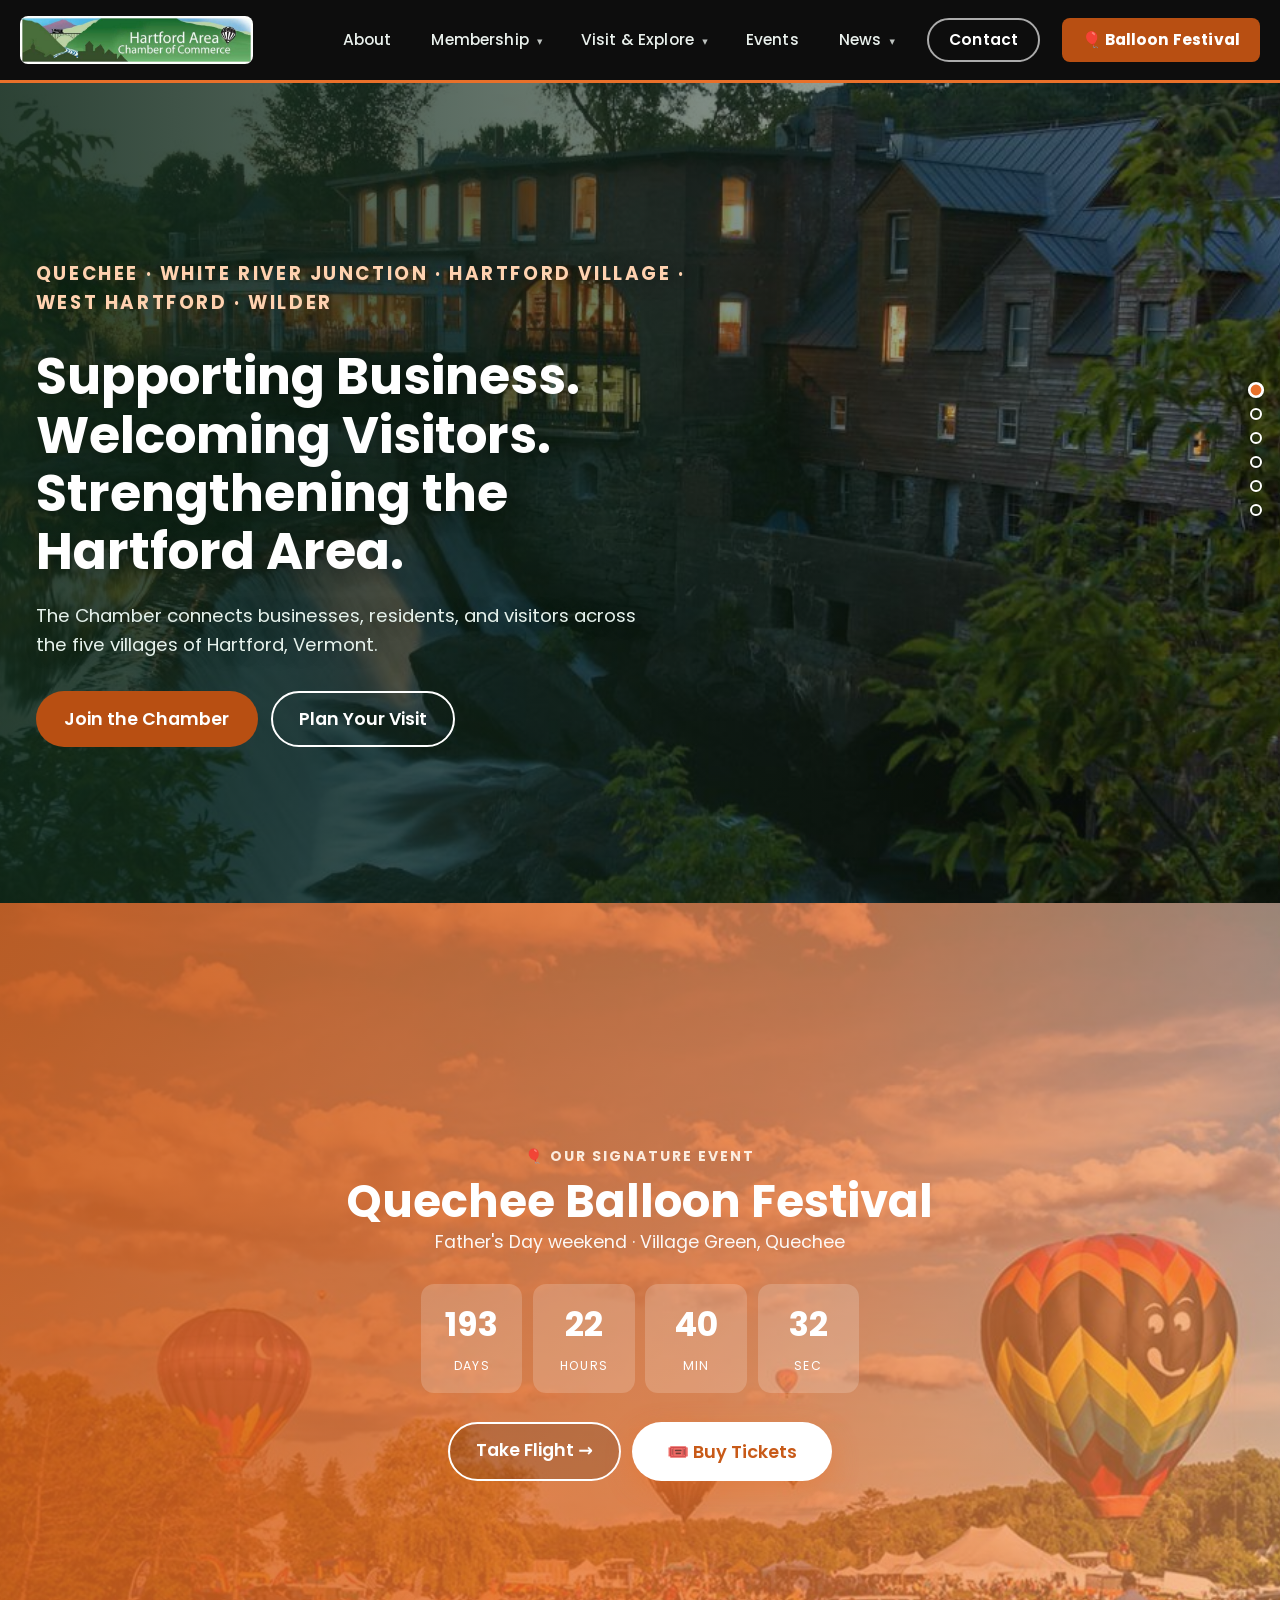
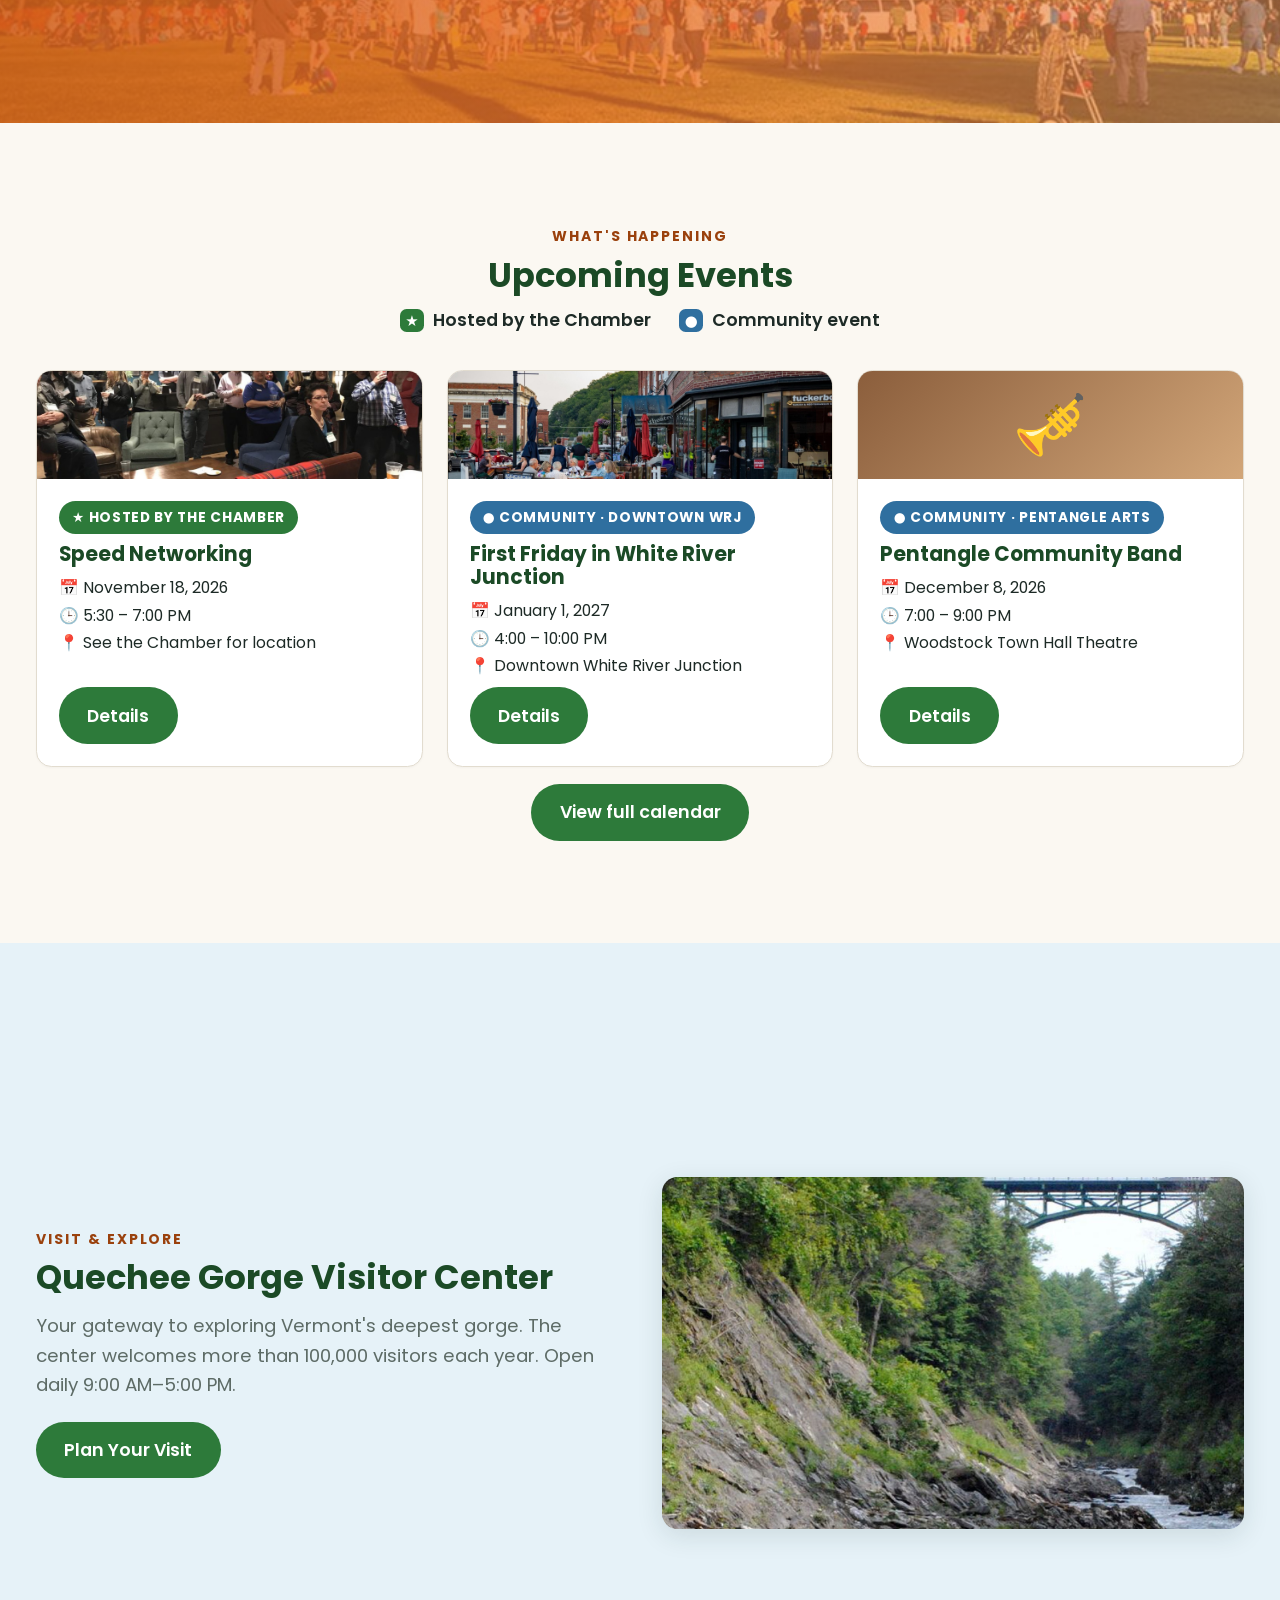
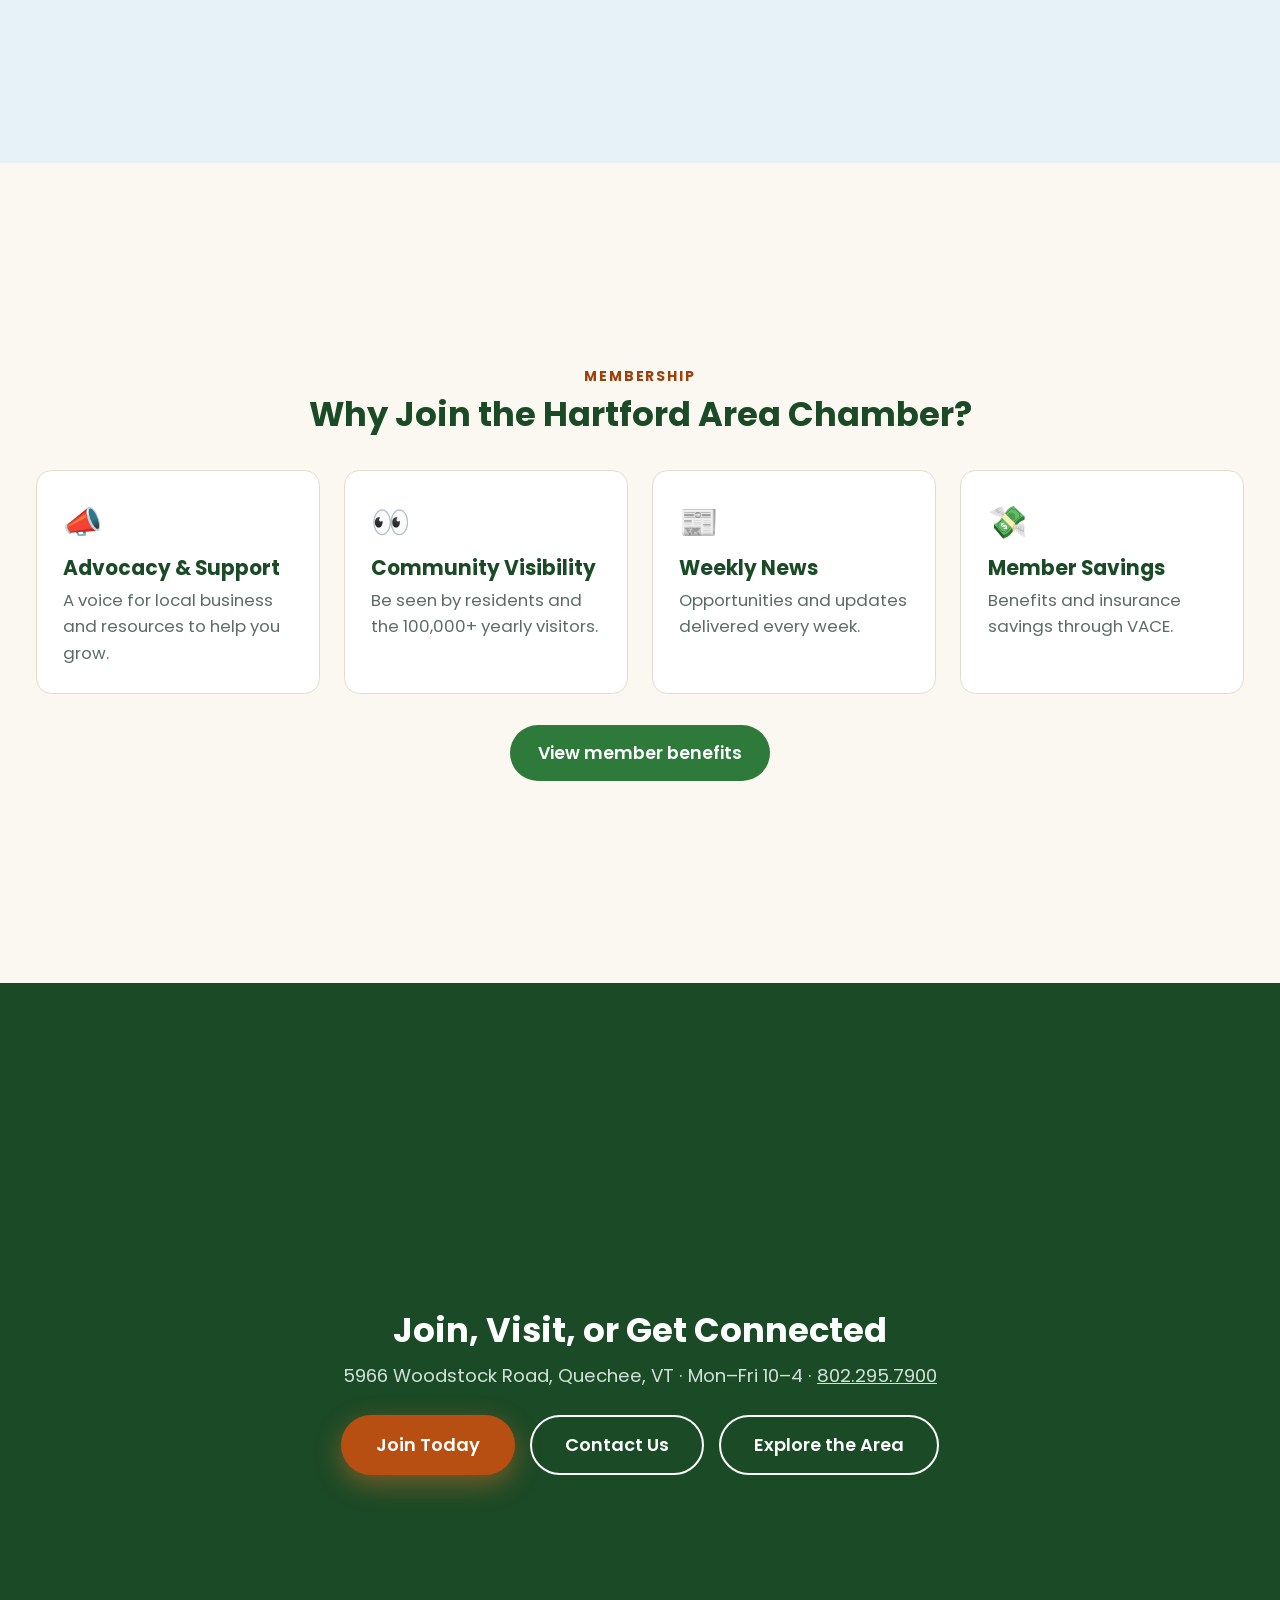
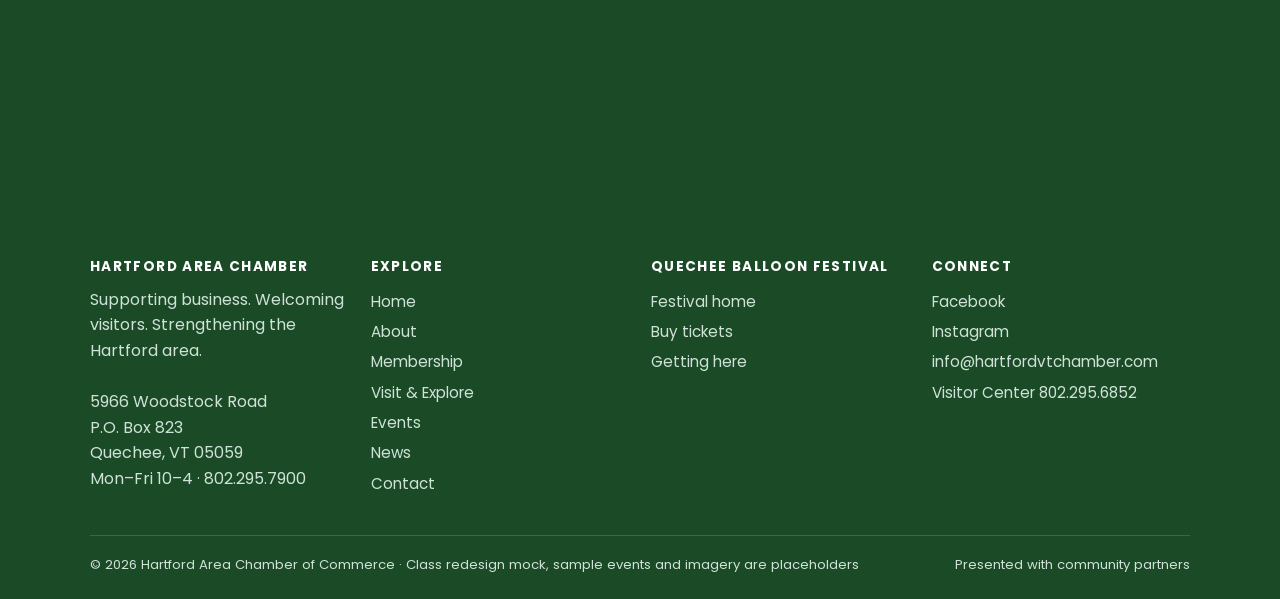
==== commit 811e69b0: "restored the drop downs" ====
--- a/mock/index.html
+++ b/mock/index.html
@@ -2,7 +2,7 @@
 <title>Hartford Area Chamber of Commerce</title>
 <link rel="preconnect" href="https://fonts.googleapis.com">
 <link href="https://fonts.googleapis.com/css2?family=Poppins:wght@400;500;600;700&display=swap" rel="stylesheet">
-<link rel="stylesheet" href="styles.css?v=23"></head><body>
+<link rel="stylesheet" href="styles.css?v=28"></head><body>
 <main id="main">
 <section class="hero"><div class="wrap">
   <p class="eyebrow" style="color:#ffd2b0">Quechee · White River Junction · Hartford Village · West Hartford · Wilder</p>
@@ -52,7 +52,7 @@
   </div>
 </div></section>
 </main>
-<script src="app.js?v=23"></script>
+<script src="app.js?v=24"></script>
 <script>
 document.getElementById('feat').innerHTML=['speed','first-friday','pentangle'].map(k=>EVENTS.filter(e=>e.key===k&&e.date>=new Date().toISOString().slice(0,10))[0]||EVENTS.find(e=>e.key===k)).map(e=>`
 <article class="card"><div class="thumb ${e.thumb}${e.img?' photo':''}" ${thumbBg(e)}>${e.icon}</div>
--- a/mock/styles.css
+++ b/mock/styles.css
@@ -413,3 +413,35 @@
 .mapcard{position:absolute;left:36px;top:36px;z-index:500;background:#fff;border-radius:14px;box-shadow:0 10px 30px rgba(0,0,0,.25);padding:18px 22px;max-width:300px;font-size:.95rem}
 .mapcard h3{margin-bottom:6px}.mapcard p{color:var(--ink);margin-bottom:8px}
 @media(max-width:700px){.mapcard{position:static;max-width:none;margin-top:12px}}
+
+/* ticket pop-up: option list */
+dialog#tix{max-width:660px}
+.opts{display:grid;gap:8px}
+.opt{display:grid;grid-template-columns:auto 1fr auto;gap:12px;align-items:center;padding:10px 14px;border:1.5px solid var(--line);border-radius:12px;background:#fff}
+.opt.main{border-color:#b84f12;background:#fff8f1}
+.opt .oi,.tile .oi{font-size:1.6rem;line-height:1}
+.opt b{display:block;font-size:.98rem;line-height:1.25}.opt small{display:block;color:var(--muted);font-size:.84rem;line-height:1.35;margin-top:2px}
+.opt .btn{padding:8px 18px;font-size:.9rem;white-space:nowrap}
+@media(max-width:520px){.opt{grid-template-columns:auto 1fr}.opt .btn{grid-column:1/-1;text-align:center}}
+/* festival page: extra options */
+.tile{display:grid;grid-template-columns:auto 1fr;gap:4px 12px;align-items:center;background:#fff;border:1.5px solid var(--line);border-radius:12px;padding:12px 16px;text-decoration:none;transition:.15s}
+.tile:hover{border-color:#b84f12;transform:translateY(-2px)}
+.tile b{display:block;font-size:1rem}.tile small{display:block;color:var(--muted);font-size:.85rem;line-height:1.35}
+.tile i{grid-column:2;font-style:normal;font-weight:700;font-size:.85rem;color:#9a410d}
+
+dialog#tix .thumb{height:80px!important}
+dialog#tix .inner{padding:16px 20px;gap:8px}
+dialog#tix h3{font-size:1.2rem}
+.opt{padding:8px 14px}
+html.snap .ticket-card .body ul{font-size:.9rem}
+
+dialog#tix{max-height:94vh}
+@media(max-height:700px){dialog#tix .opt small{font-size:.78rem}dialog#tix .thumb{height:56px!important}}
+
+dialog#tix{max-width:780px}
+dialog#tix .opt b{font-size:.95rem}
+dialog#tix .opt small{font-size:.8rem}
+dialog#tix .opt{padding:7px 14px}
+
+dialog#tix .inner{padding:12px 20px 14px;gap:6px}
+dialog#tix .opts{gap:6px}
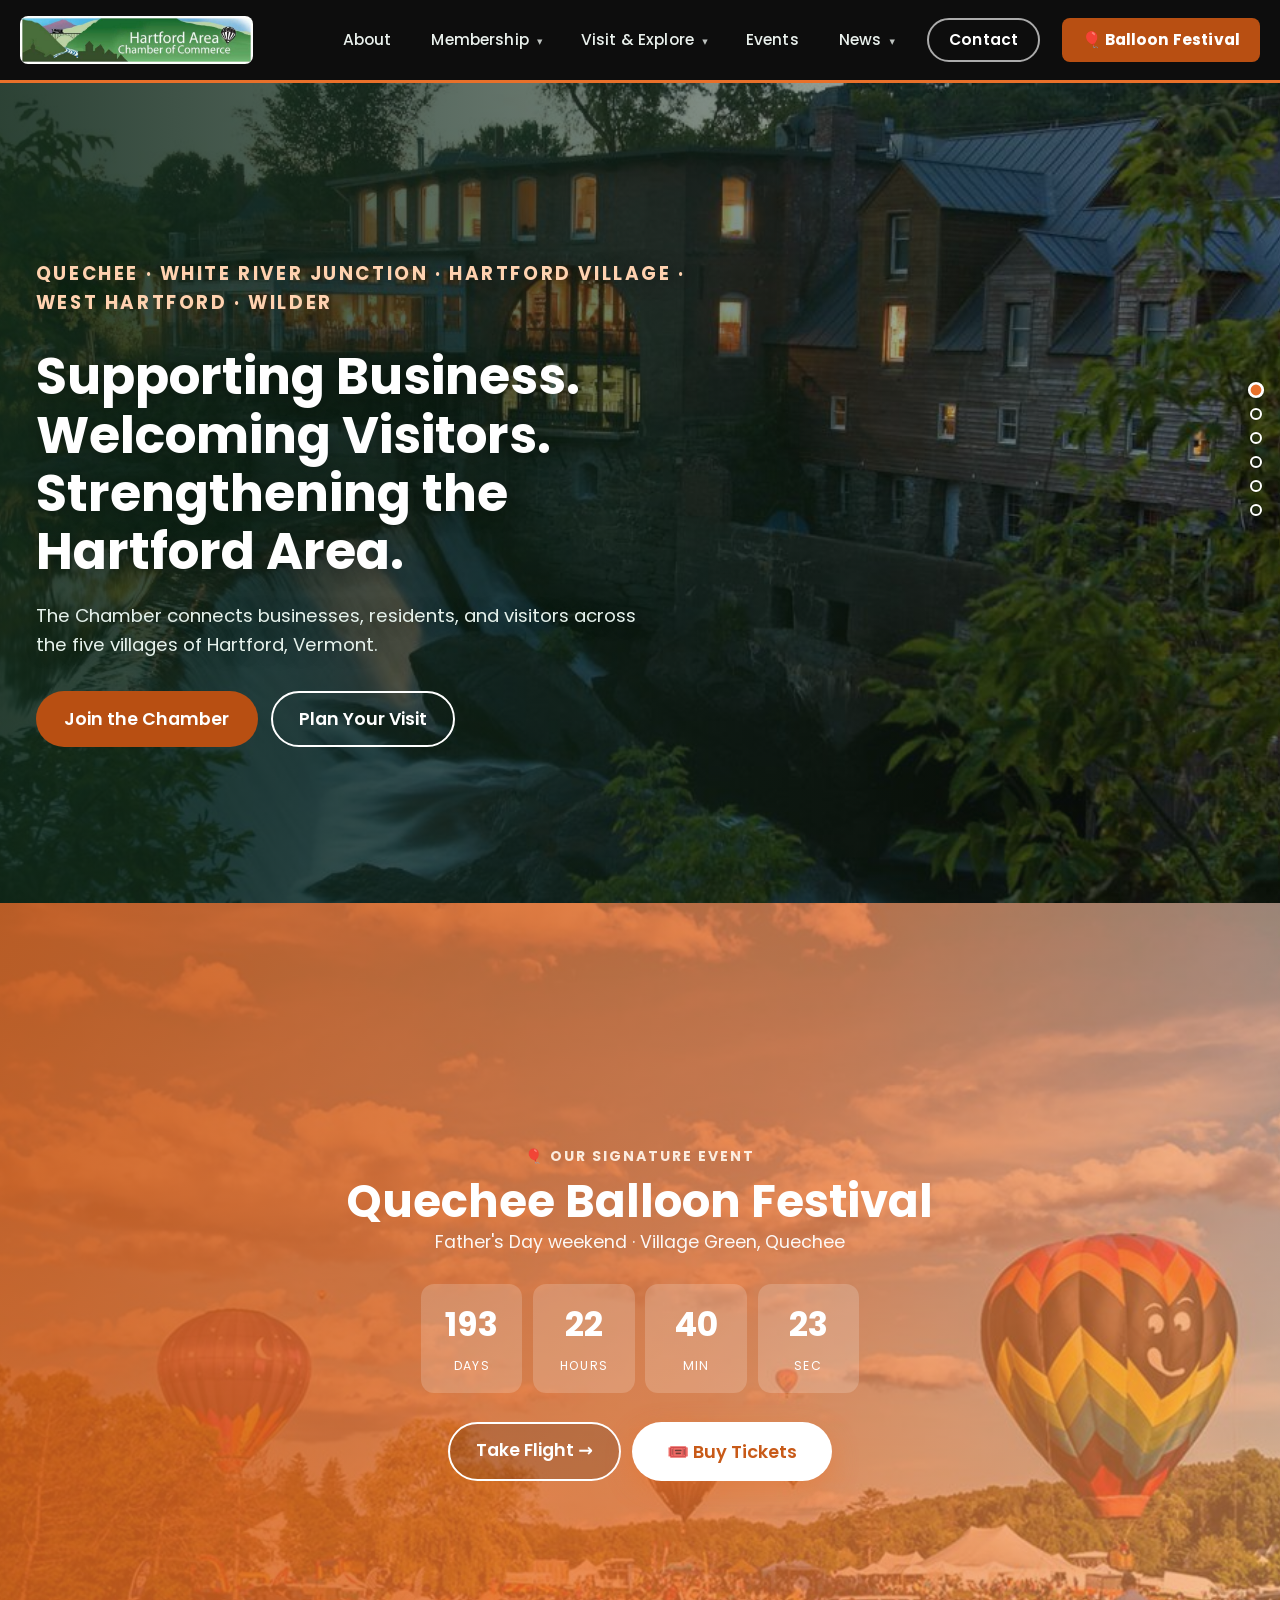
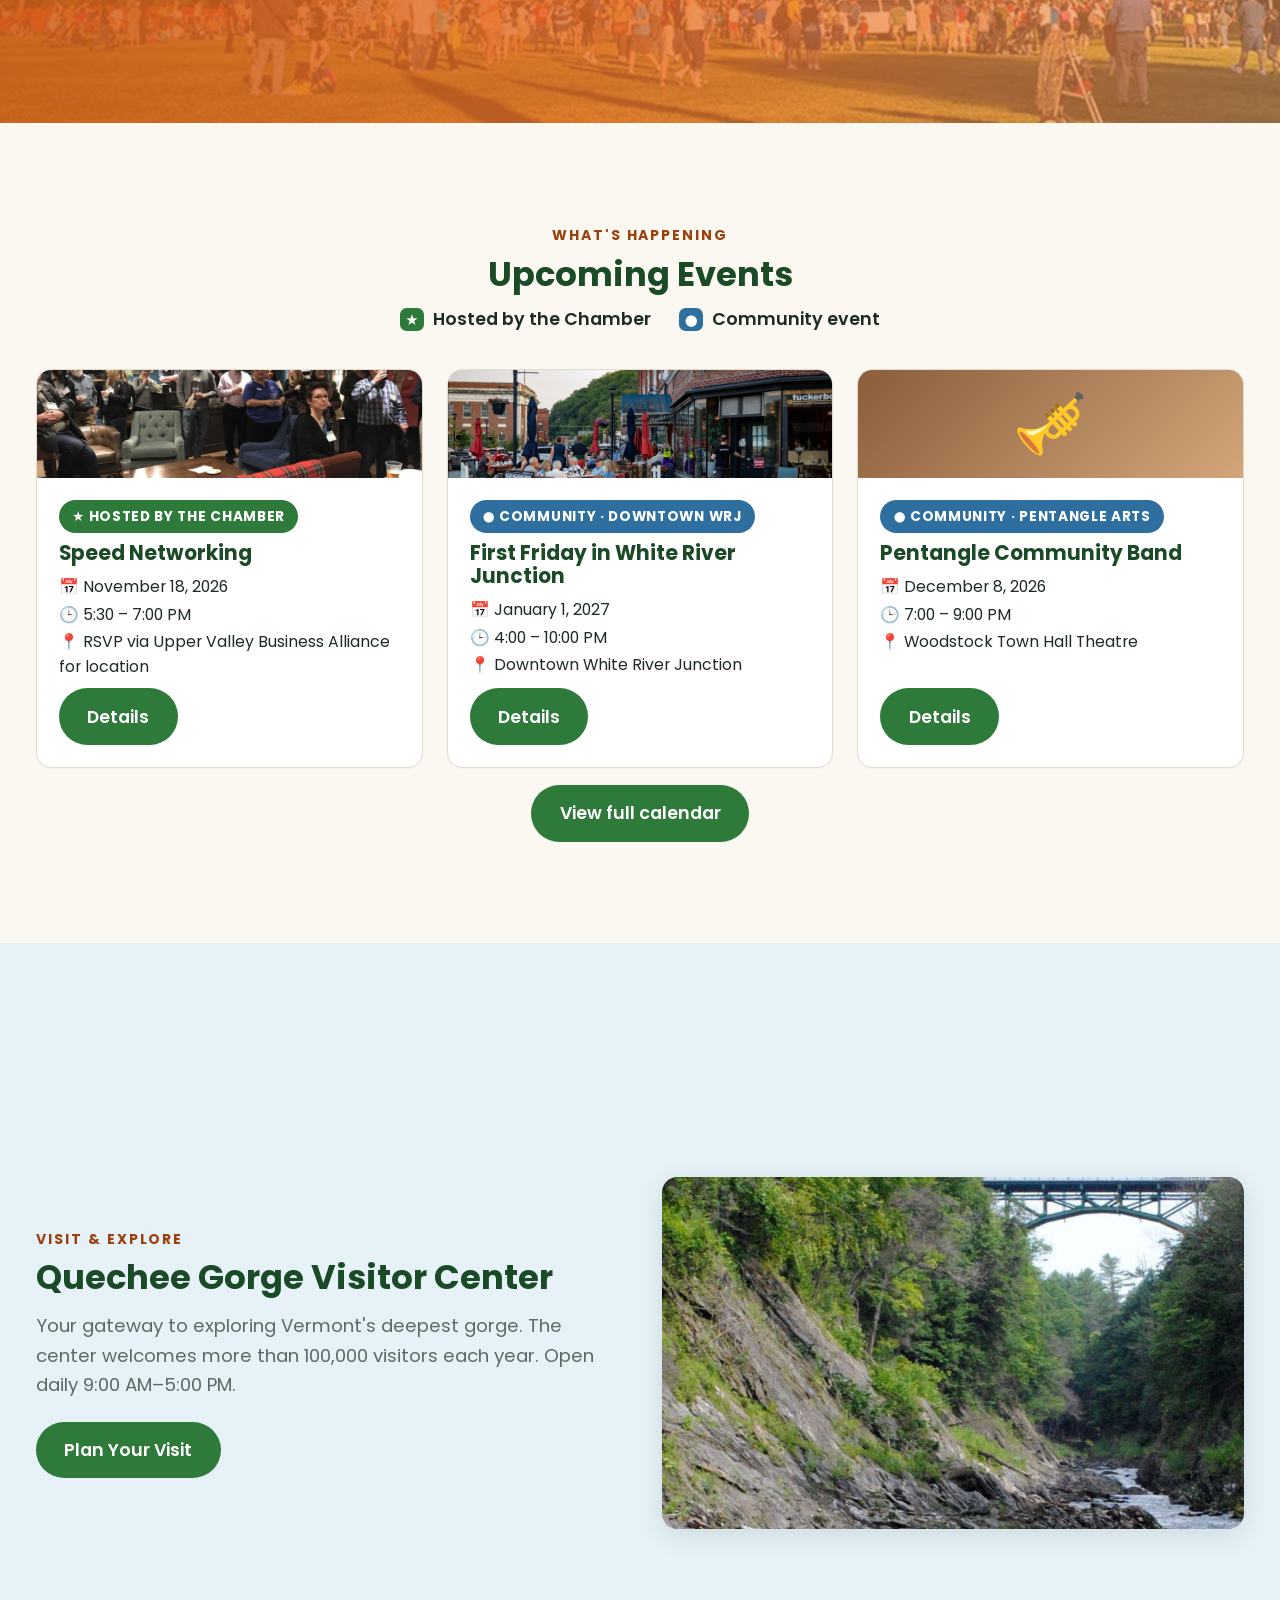
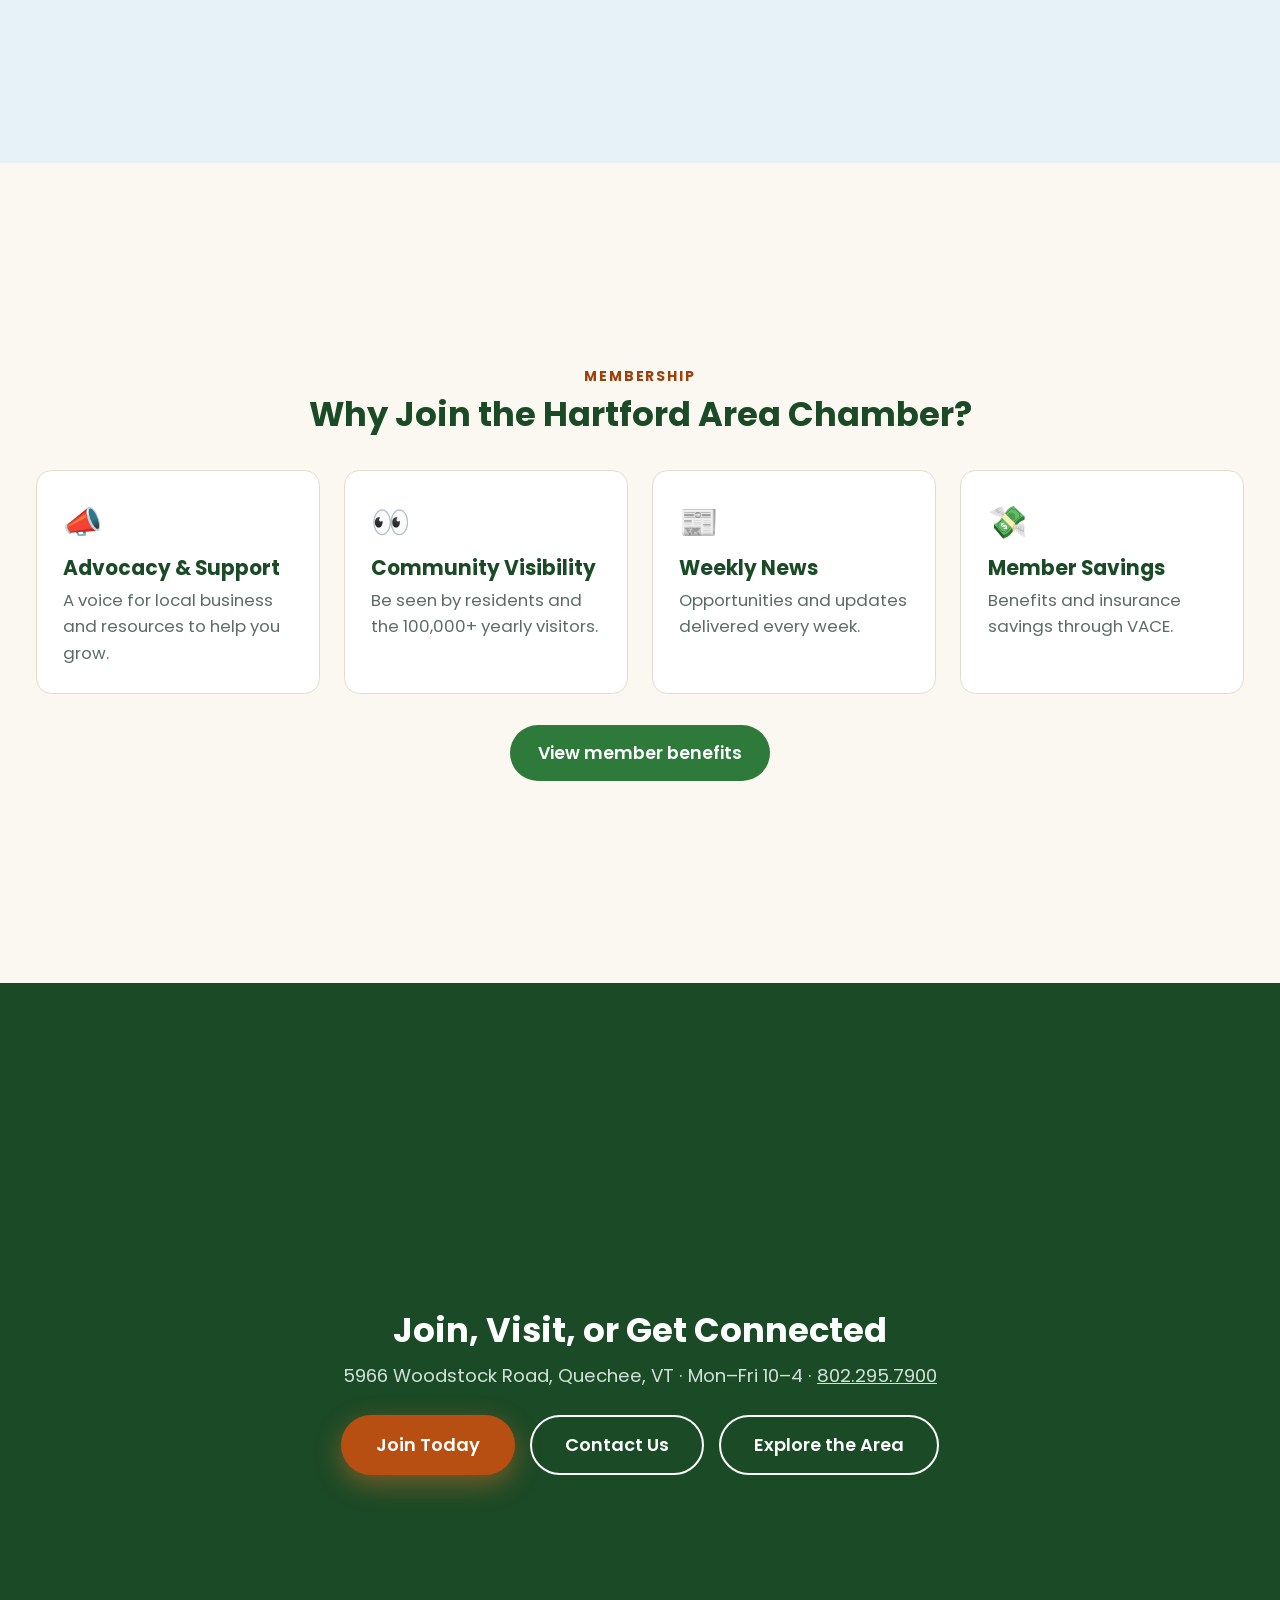
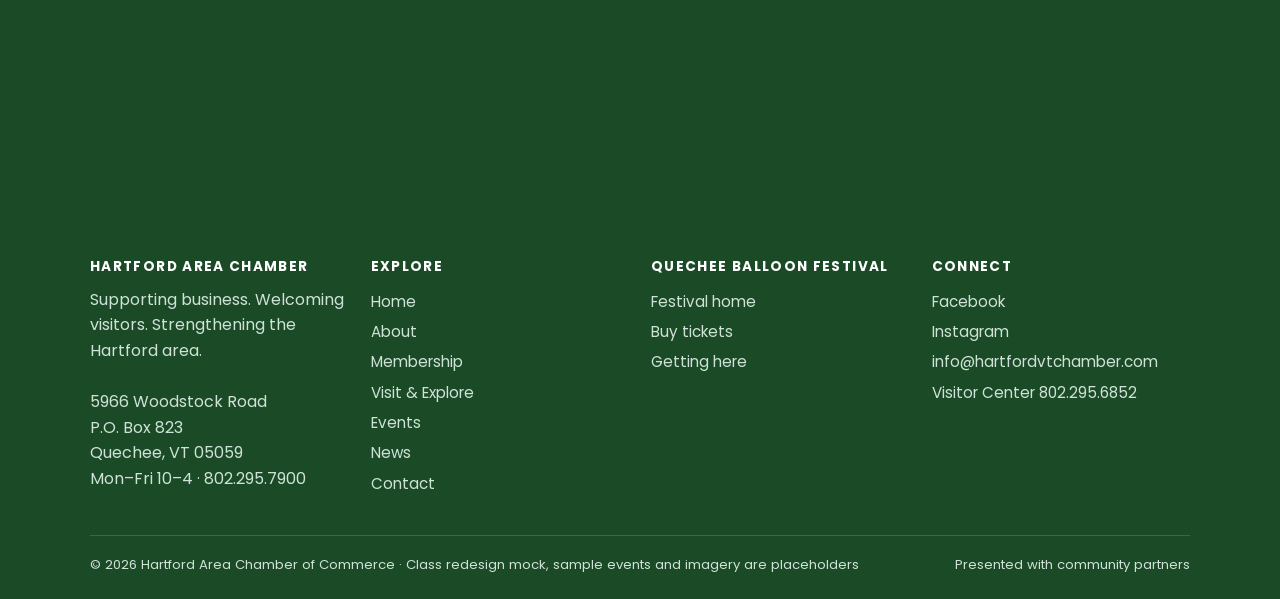
==== commit 91e09ca7: "added images on buy ticket" ====
--- a/mock/index.html
+++ b/mock/index.html
@@ -2,7 +2,7 @@
 <title>Hartford Area Chamber of Commerce</title>
 <link rel="preconnect" href="https://fonts.googleapis.com">
 <link href="https://fonts.googleapis.com/css2?family=Poppins:wght@400;500;600;700&display=swap" rel="stylesheet">
-<link rel="stylesheet" href="styles.css?v=28"></head><body>
+<link rel="stylesheet" href="styles.css?v=34"></head><body>
 <main id="main">
 <section class="hero"><div class="wrap">
   <p class="eyebrow" style="color:#ffd2b0">Quechee · White River Junction · Hartford Village · West Hartford · Wilder</p>
@@ -52,7 +52,7 @@
   </div>
 </div></section>
 </main>
-<script src="app.js?v=24"></script>
+<script src="app.js?v=26"></script>
 <script>
 document.getElementById('feat').innerHTML=['speed','first-friday','pentangle'].map(k=>EVENTS.filter(e=>e.key===k&&e.date>=new Date().toISOString().slice(0,10))[0]||EVENTS.find(e=>e.key===k)).map(e=>`
 <article class="card"><div class="thumb ${e.thumb}${e.img?' photo':''}" ${thumbBg(e)}>${e.icon}</div>
--- a/mock/styles.css
+++ b/mock/styles.css
@@ -445,3 +445,43 @@
 
 dialog#tix .inner{padding:12px 20px 14px;gap:6px}
 dialog#tix .opts{gap:6px}
+.bridges .perk h3,.villages .perk h3{font-size:1.1rem;margin-bottom:4px}
+.bridges .perk p{font-size:.92rem;margin-top:8px}
+.bridges .perk a{color:var(--green)}
+.bridges .perk,.villages .perk{padding:0;overflow:hidden}
+.bridges .perk>:not(.ph),.villages .perk>:not(.ph){margin-left:20px;margin-right:20px}
+.bridges .perk h3,.villages .perk h3{margin-top:16px}
+.bridges .perk>:last-child,.villages .perk>:last-child{margin-bottom:20px}
+.perk .ph{height:clamp(110px,19vh,190px);background-size:cover}
+/* calendar: equal columns, even rows, one-line filter bar */
+.cal-grid{grid-template-columns:repeat(7,minmax(0,1fr));grid-auto-rows:minmax(104px,auto)}
+.cal-grid .dow{display:grid;place-items:center}
+.day{min-width:0;min-height:0!important;overflow:hidden}
+.day.out{background:#f6f3ec}
+.day.out .ev{opacity:.55}
+.ev{white-space:normal;line-height:1.25;display:-webkit-box;-webkit-line-clamp:2;-webkit-box-orient:vertical;height:auto}
+html.snap .cal-grid{grid-auto-rows:clamp(60px,10vh,92px)}
+.toolbar{flex-wrap:nowrap;justify-content:center;align-items:center;gap:6px;overflow-x:auto;scrollbar-width:none}
+.toolbar::-webkit-scrollbar{display:none}
+.toolbar .chip{flex:0 0 auto;white-space:nowrap;padding:7px 12px;font-size:.84rem}
+.toolbar .chip .sw{margin-right:4px}
+@media(max-width:700px){.cal-grid{grid-auto-rows:minmax(56px,auto)}.toolbar{justify-content:flex-start}.ev{display:block;font-size:0;height:8px}}
+/* ticket pop-up: photos */
+dialog#tix .thumb{height:150px!important;background-position:center 40%}
+.opt .oi.ph{display:block;width:72px;height:56px;border-radius:10px;background-size:cover;background-position:center;font-size:0}
+.opt.main .oi.ph{box-shadow:0 0 0 2px #b84f12}
+@media(max-height:700px){dialog#tix .thumb{height:90px!important}.opt .oi.ph{width:60px;height:46px}}
+@media(max-width:520px){.opt .oi.ph{width:56px;height:46px}}
+/* ticket pop-up: roomy layout (overrides the compact rules above; scrolls instead of squeezing) */
+dialog#tix{max-width:860px;width:94%;max-height:92vh;overflow-y:auto}
+dialog#tix .thumb{height:210px!important}
+dialog#tix .inner{padding:26px 32px 30px;gap:14px}
+dialog#tix h3{font-size:1.6rem}
+dialog#tix .opts{gap:14px;margin:6px 0}
+dialog#tix .opt{padding:14px 18px;gap:18px;border-radius:14px}
+dialog#tix .opt b{font-size:1.05rem}
+dialog#tix .opt small{font-size:.9rem;margin-top:4px}
+dialog#tix .opt .oi.ph{width:112px;height:84px;border-radius:12px}
+dialog#tix .opt .btn{padding:10px 24px;font-size:.95rem}
+@media(max-height:700px){dialog#tix .thumb{height:140px!important}dialog#tix .opt .oi.ph{width:96px;height:72px}dialog#tix .opt small{font-size:.85rem}}
+@media(max-width:620px){dialog#tix .thumb{height:140px!important}dialog#tix .inner{padding:18px}dialog#tix .opt{padding:12px}dialog#tix .opt .oi.ph{width:84px;height:64px}}
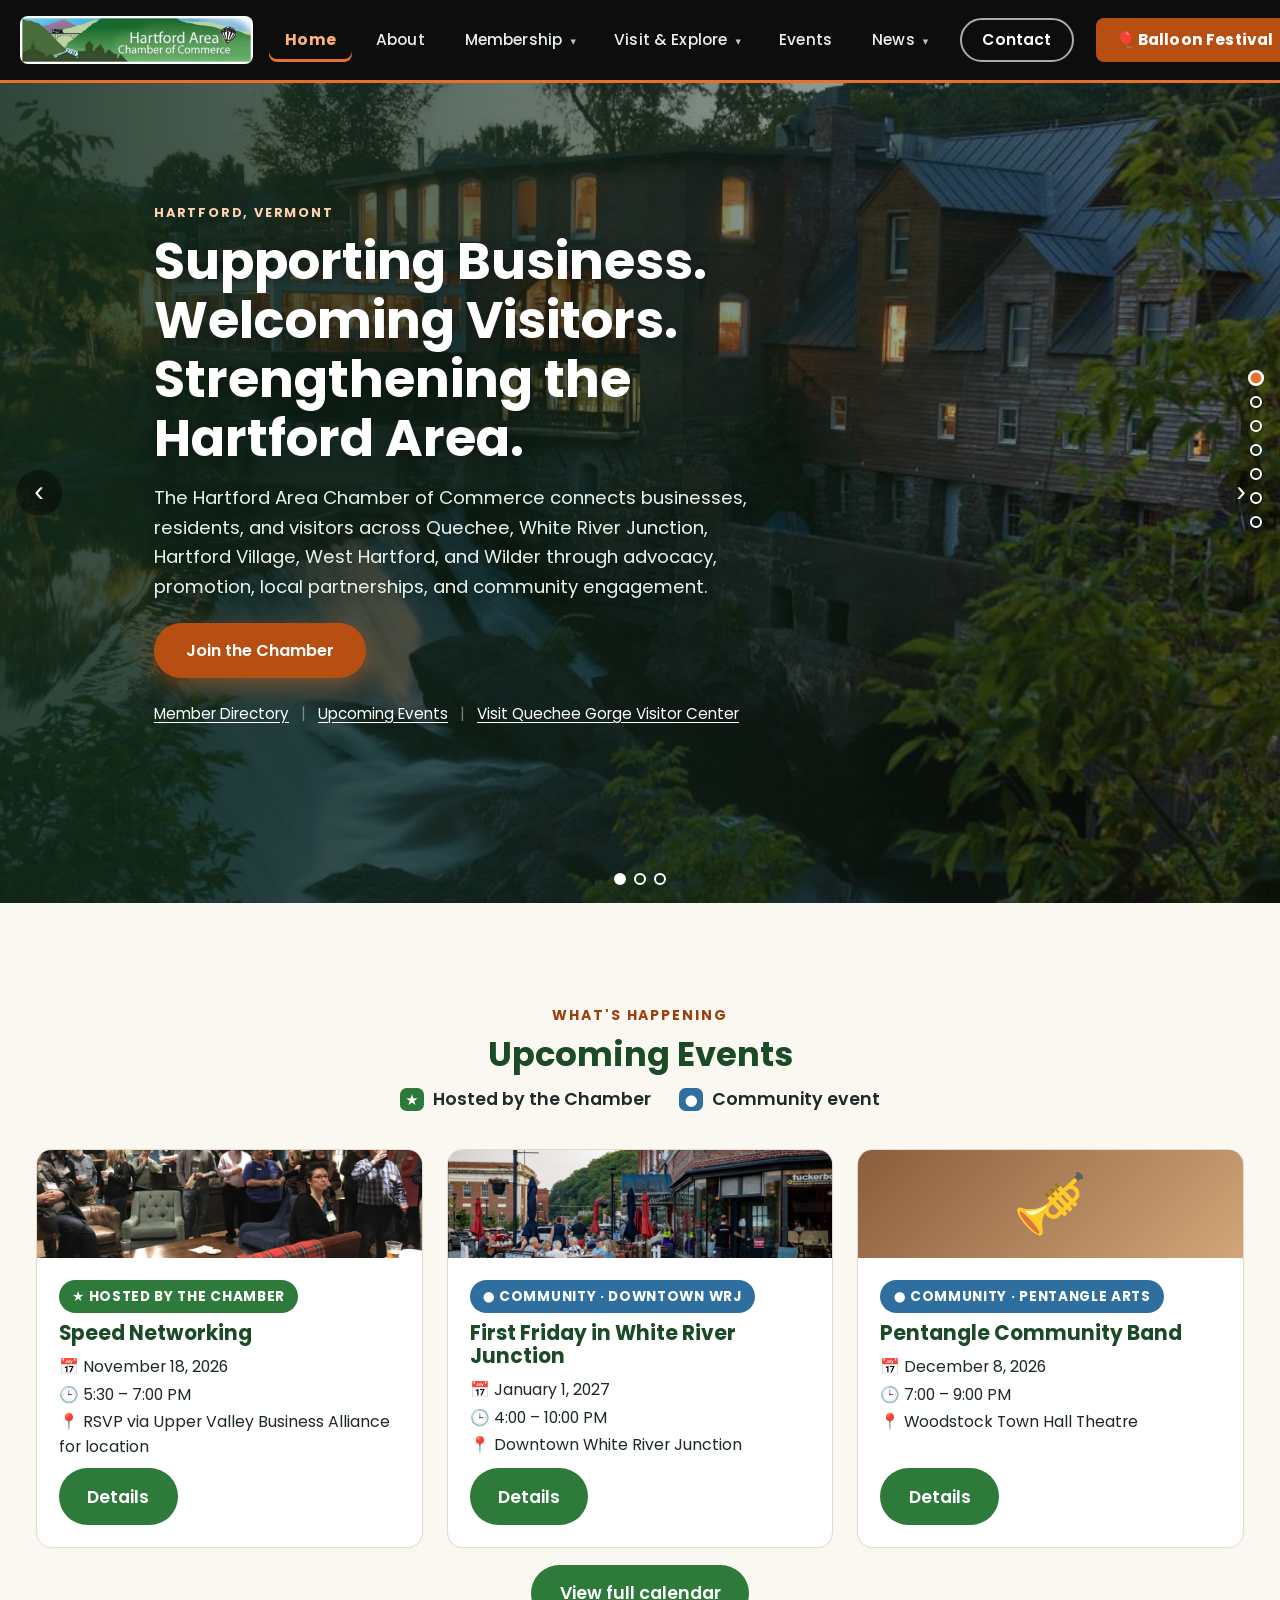
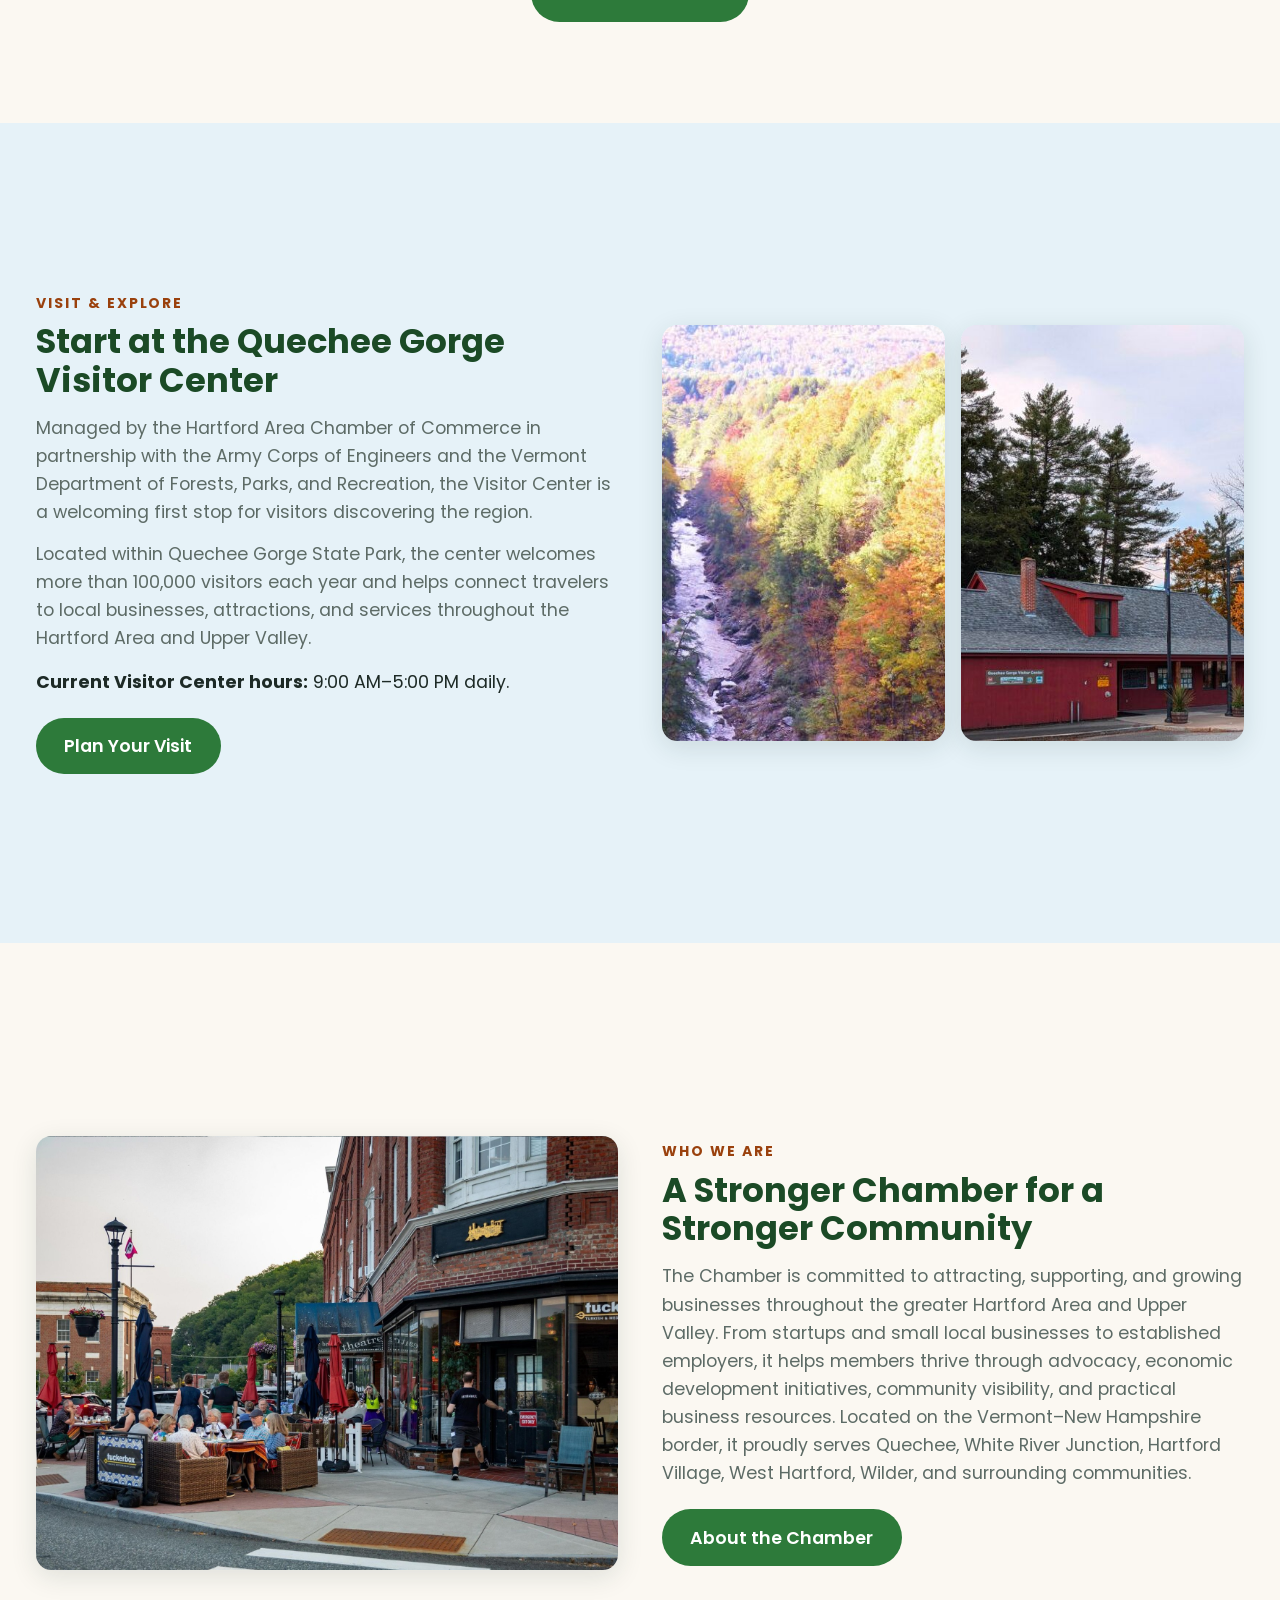
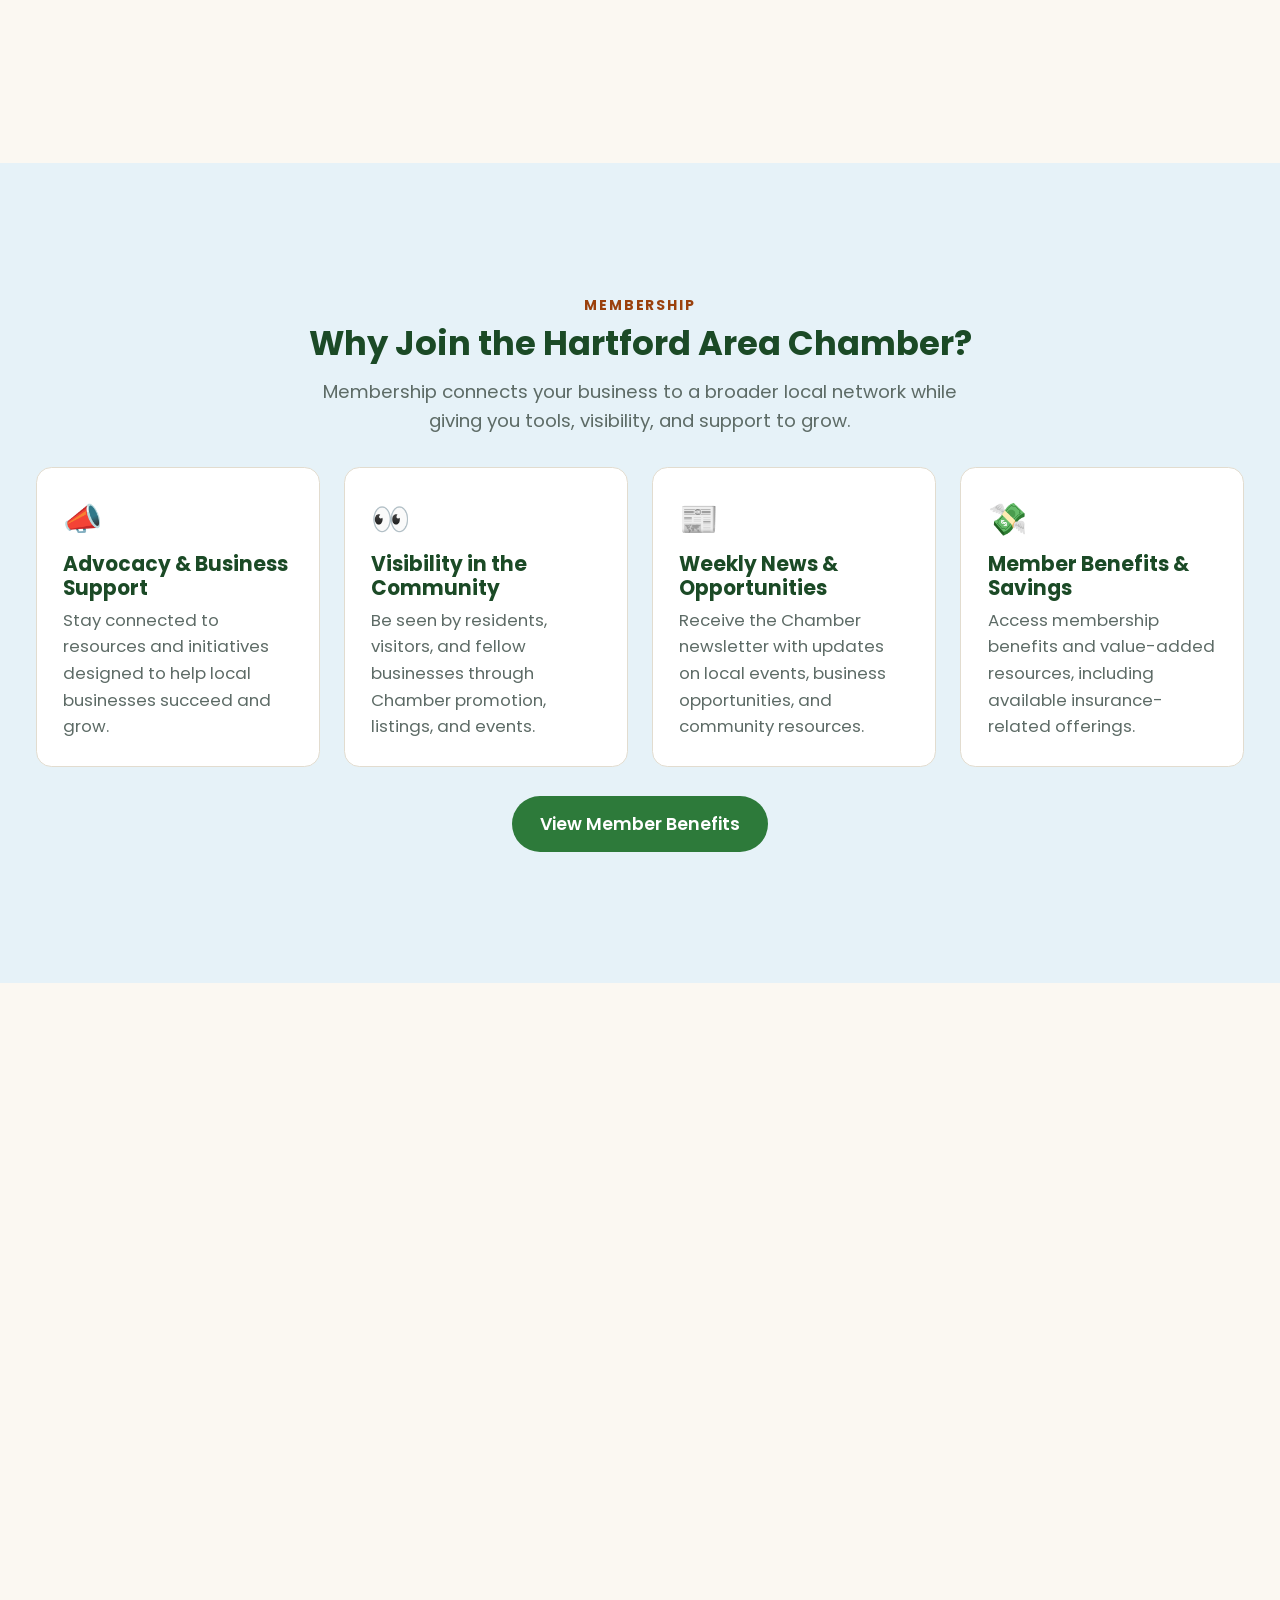
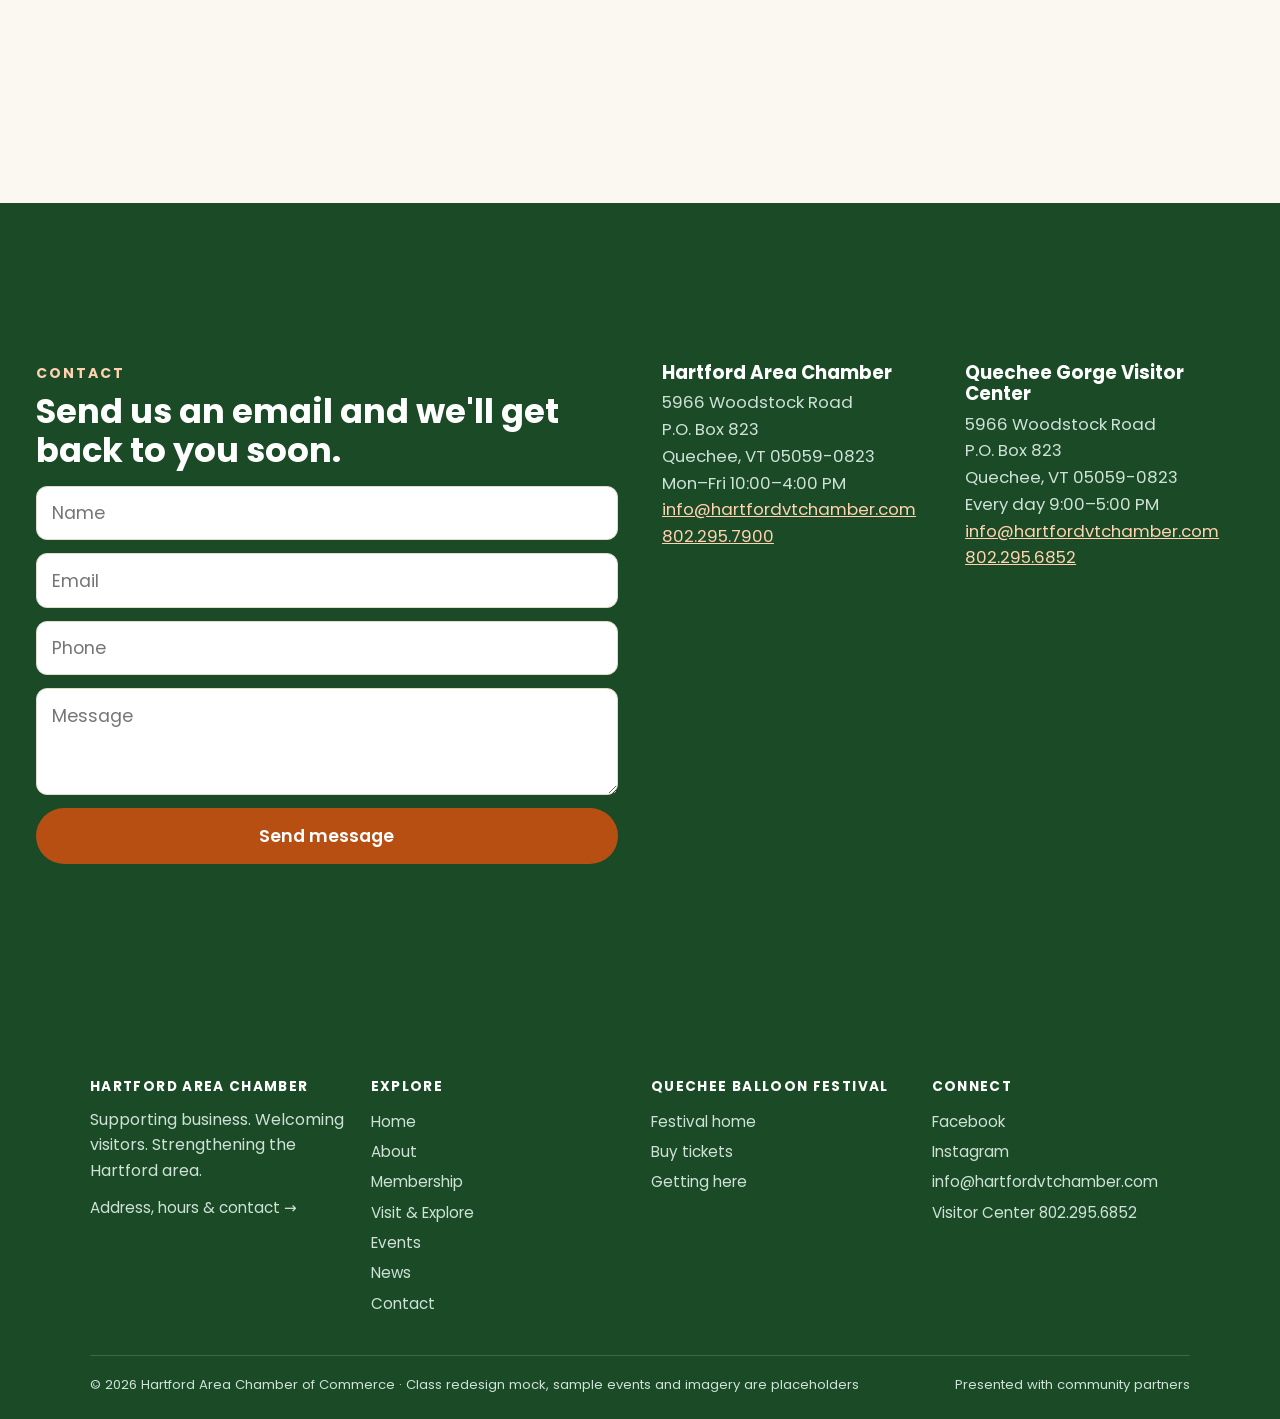
==== commit c985445c: "added the home page" ====
--- a/mock/index.html
+++ b/mock/index.html
@@ -2,21 +2,35 @@
 <title>Hartford Area Chamber of Commerce</title>
 <link rel="preconnect" href="https://fonts.googleapis.com">
 <link href="https://fonts.googleapis.com/css2?family=Poppins:wght@400;500;600;700&display=swap" rel="stylesheet">
-<link rel="stylesheet" href="styles.css?v=34"></head><body>
+<link rel="stylesheet" href="styles.css?v=40"></head><body>
 <main id="main">
-<section class="hero"><div class="wrap">
-  <p class="eyebrow" style="color:#ffd2b0">Quechee · White River Junction · Hartford Village · West Hartford · Wilder</p>
-  <h1>Supporting Business. Welcoming Visitors. Strengthening the Hartford Area.</h1>
-  <p>The Chamber connects businesses, residents, and visitors across the five villages of Hartford, Vermont.</p>
-  <div class="actions"><a class="btn btn-primary" href="membership.html">Join the Chamber</a><a class="btn btn-ghost" href="visit.html">Plan Your Visit</a></div>
-</div></section>
-
-<!-- Balloon fest is the top revenue driver, so it gets a prominent band with live countdown -->
-<section class="bf-band photo" style="--bg:url(img/balloon-fest-1.jpg)"><div class="wrap">
-  <div><p class="eyebrow" style="color:#fff3e6">🎈 Our signature event</p><h2>Quechee Balloon Festival</h2><p>Father's Day weekend · Village Green, Quechee</p></div>
-  <div class="count" aria-label="Countdown to next festival"></div>
-  <div style="display:flex;gap:10px;flex-wrap:wrap"><a class="btn btn-ghost" style="color:#fff;background:rgba(0,0,0,.15)" href="balloon-fest.html">Take Flight →</a><a class="btn btn-lg" style="background:#fff;color:var(--orange-d)" href="https://fareharbor.com/embeds/book/hartfordareachamberofcommerce/?full-items=yes&flow=1565675">🎟️ Buy Tickets</a></div>
-</div></section>
+<section class="slider" id="top" data-label="Top" role="region" aria-roledescription="carousel" aria-label="Featured at the Chamber">
+  <div class="slides">
+    <article class="slide on" role="group" aria-roledescription="slide" aria-label="1 of 3" style="--img:url(img/hero-mill.jpg)"><div class="wrap">
+      <p class="eyebrow" style="color:#ffd2b0">Hartford, Vermont</p>
+      <h1>Supporting Business. Welcoming Visitors. Strengthening the Hartford Area.</h1>
+      <p class="sl-text">The Hartford Area Chamber of Commerce connects businesses, residents, and visitors across Quechee, White River Junction, Hartford Village, West Hartford, and Wilder through advocacy, promotion, local partnerships, and community engagement.</p>
+      <div class="actions"><a class="btn btn-primary btn-lg" href="membership.html">Join the Chamber</a></div>
+      <p class="quick"><a href="membership.html">Member Directory</a><span>|</span><a href="events.html">Upcoming Events</a><span>|</span><a href="visit.html">Visit Quechee Gorge Visitor Center</a></p>
+    </div></article>
+    <article class="slide" role="group" aria-roledescription="slide" aria-label="2 of 3" style="--img:url(img/hero-visitor-center.jpg)"><div class="wrap">
+      <p class="eyebrow" style="color:#ffd2b0">Visit &amp; Explore</p>
+      <h2>Quechee Gorge Visitor Center</h2>
+      <p class="sl-text">Your gateway to exploring Vermont's deepest gorge and the stunning surroundings.</p>
+      <div class="actions"><a class="btn btn-primary btn-lg" href="visit.html">Explore More</a></div>
+    </div></article>
+    <article class="slide" role="group" aria-roledescription="slide" aria-label="3 of 3" style="--img:url(img/hero-balloons.jpg)"><div class="wrap">
+      <p class="eyebrow" style="color:#fff3e6">🎈 Our signature event · Father's Day weekend</p>
+      <h2>Quechee Balloon Festival</h2>
+      <p class="sl-text">Hot air balloons, live music, family-friendly shows, food vendors, and unforgettable views under beautiful blue Vermont skies.</p>
+      <div class="count" aria-label="Countdown to the next festival"></div>
+      <div class="actions"><a class="btn btn-primary btn-lg" href="balloon-fest.html">Take Flight</a><a class="btn btn-lg" style="background:#fff;color:var(--orange-d)" href="https://fareharbor.com/embeds/book/hartfordareachamberofcommerce/?full-items=yes&flow=1565675">🎟️ Buy Tickets</a></div>
+    </div></article>
+  </div>
+  <button class="sl-arrow sl-prev" id="slPrev" aria-label="Previous slide">‹</button>
+  <button class="sl-arrow sl-next" id="slNext" aria-label="Next slide">›</button>
+  <div class="sl-ctrl"><span class="sl-dots" id="slDots"></span></div>
+</section>
 
 <section><div class="wrap">
   <div class="center"><p class="eyebrow">What's happening</p><h2>Upcoming Events</h2><p class="legend-key" role="note" aria-label="Key: green star means hosted by the Chamber, blue dot means community event"><span class="key"><i class="sw chamber" aria-hidden="true">★</i>Hosted by the Chamber</span><span class="key"><i class="sw community" aria-hidden="true">●</i>Community event</span></p></div>
@@ -24,39 +38,79 @@
   <p class="center" style="margin-top:16px"><a class="btn btn-green" href="events.html">View full calendar</a></p>
 </div></section>
 
-<section class="alt"><div class="wrap split">
-  <div><p class="eyebrow">Visit &amp; Explore</p><h2>Quechee Gorge Visitor Center</h2>
-    <p class="lead" style="margin:12px 0 20px">Your gateway to exploring Vermont's deepest gorge. The center welcomes more than 100,000 visitors each year. Open daily 9:00 AM–5:00 PM.</p>
+<section class="alt" id="visitor-center"><div class="wrap split">
+  <div><p class="eyebrow">Visit &amp; Explore</p><h2>Start at the Quechee Gorge Visitor Center</h2>
+    <p style="margin:12px 0;color:var(--muted)">Managed by the Hartford Area Chamber of Commerce in partnership with the Army Corps of Engineers and the Vermont Department of Forests, Parks, and Recreation, the Visitor Center is a welcoming first stop for visitors discovering the region.</p>
+    <p style="margin:0 0 14px;color:var(--muted)">Located within Quechee Gorge State Park, the center welcomes more than 100,000 visitors each year and helps connect travelers to local businesses, attractions, and services throughout the Hartford Area and Upper Valley.</p>
+    <p style="margin-bottom:20px"><b>Current Visitor Center hours:</b> 9:00 AM–5:00 PM daily.</p>
     <a class="btn btn-green" href="visit.html">Plan Your Visit</a></div>
-  <div class="panel photo t-gorge" style="background-image:url(img/gorge-bridge.jpg)" role="img" aria-label="The bridge over Quechee Gorge">🏞️</div>
+  <div class="duo"><div class="panel photo" style="background-image:url(img/quechee-gorge.jpg)" role="img" aria-label="Forested mountain gorge with a rocky ravine under a blue sky"></div>
+  <div class="panel photo" style="background-image:url(img/autumn.jpg)" role="img" aria-label="Red cabin-style Visitor Center beside bright autumn trees"></div></div>
 </div></section>
 
-<section><div class="wrap">
-  <div class="center"><p class="eyebrow">Membership</p><h2>Why Join the Hartford Area Chamber?</h2></div>
-  <div class="grid g4" style="margin-top:32px">
-    <div class="perk"><div class="ico">📣</div><h3>Advocacy &amp; Support</h3><p>A voice for local business and resources to help you grow.</p></div>
-    <div class="perk"><div class="ico">👀</div><h3>Community Visibility</h3><p>Be seen by residents and the 100,000+ yearly visitors.</p></div>
-    <div class="perk"><div class="ico">📰</div><h3>Weekly News</h3><p>Opportunities and updates delivered every week.</p></div>
-    <div class="perk"><div class="ico">💸</div><h3>Member Savings</h3><p>Benefits and insurance savings through VACE.</p></div>
-  </div>
-  <p class="center" style="margin-top:28px"><a class="btn btn-green" href="membership.html">View member benefits</a></p>
+<section id="stronger"><div class="wrap split">
+  <div class="panel photo" style="background-image:url(img/downtown.jpg);min-height:clamp(260px,44vh,440px)" role="img" aria-label="Small-town street with brick storefronts and outdoor dining"></div>
+  <div><p class="eyebrow">Who we are</p><h2>A Stronger Chamber for a Stronger Community</h2>
+    <p style="margin:12px 0 20px;color:var(--muted)">The Chamber is committed to attracting, supporting, and growing businesses throughout the greater Hartford Area and Upper Valley. From startups and small local businesses to established employers, it helps members thrive through advocacy, economic development initiatives, community visibility, and practical business resources. Located on the Vermont–New Hampshire border, it proudly serves Quechee, White River Junction, Hartford Village, West Hartford, Wilder, and surrounding communities.</p>
+    <a class="btn btn-green" href="about.html">About the Chamber</a></div>
 </div></section>
 
-<section class="dark" id="Contact"><div class="wrap center">
-  <h2>Join, Visit, or Get Connected</h2>
-  <p class="lead" style="color:#cfe2d8;margin:10px auto 22px">5966 Woodstock Road, Quechee, VT · Mon–Fri 10–4 · <a href="tel:8022957900" style="text-decoration:underline">802.295.7900</a></p>
-  <div style="display:flex;gap:14px;justify-content:center;flex-wrap:wrap">
-    <a class="btn btn-primary btn-lg" href="membership.html">Join Today</a>
-    <a class="btn btn-ghost btn-lg" style="color:#fff;box-shadow:none" href="contact.html">Contact Us</a>
-    <a class="btn btn-ghost btn-lg" style="color:#fff;box-shadow:none" href="visit.html">Explore the Area</a>
+<section class="alt"><div class="wrap">
+  <div class="center"><p class="eyebrow">Membership</p><h2>Why Join the Hartford Area Chamber?</h2>
+  <p class="lead">Membership connects your business to a broader local network while giving you tools, visibility, and support to grow.</p></div>
+  <div class="grid g4" style="margin-top:28px">
+    <div class="perk"><div class="ico">📣</div><h3>Advocacy &amp; Business Support</h3><p>Stay connected to resources and initiatives designed to help local businesses succeed and grow.</p></div>
+    <div class="perk"><div class="ico">👀</div><h3>Visibility in the Community</h3><p>Be seen by residents, visitors, and fellow businesses through Chamber promotion, listings, and events.</p></div>
+    <div class="perk"><div class="ico">📰</div><h3>Weekly News &amp; Opportunities</h3><p>Receive the Chamber newsletter with updates on local events, business opportunities, and community resources.</p></div>
+    <div class="perk"><div class="ico">💸</div><h3>Member Benefits &amp; Savings</h3><p>Access membership benefits and value-added resources, including available insurance-related offerings.</p></div>
+  </div>
+  <p class="center" style="margin-top:26px"><a class="btn btn-green" href="membership.html">View Member Benefits</a></p>
+</div></section>
+
+<section id="partners"><div class="wrap center">
+  <p class="eyebrow">Our sponsors</p><h2>Supported by Community Partners</h2>
+  <p class="lead">The Chamber's work is strengthened by local sponsors, regional partners, and businesses that invest in the success of the Hartford Area. Their support helps the Chamber promote local commerce, serve visitors, and create opportunities across the community.</p>
+  <div class="sponsors-row"><img src="img/sponsor-jack.png" alt="Jack and Dorothy sponsor logo"><img src="img/sponsor-vtc.png" alt="VT Construction sponsor logo"></div>
+</div></section>
+
+<section class="dark" id="Contact"><div class="wrap split" style="align-items:start">
+  <div><p class="eyebrow" style="color:#ffd2b0">Contact</p><h2>Send us an email and we'll get back to you soon.</h2>
+    <form onsubmit="event.preventDefault();this.innerHTML='<h3 style=&quot;color:#fff&quot;>Thank you for contacting us.</h3><p>We will get back to you soon.</p>'" style="margin-top:14px">
+      <input placeholder="Name" required aria-label="Name"><input type="email" placeholder="Email" required aria-label="Email"><input placeholder="Phone" aria-label="Phone">
+      <textarea rows="3" placeholder="Message" required aria-label="Message"></textarea><button class="btn btn-primary">Send message</button></form></div>
+  <div class="addr">
+    <div><h3>Hartford Area Chamber</h3><p>5966 Woodstock Road<br>P.O. Box 823<br>Quechee, VT 05059-0823<br>Mon–Fri 10:00–4:00 PM<br><a href="mailto:info@hartfordvtchamber.com">info@hartfordvtchamber.com</a><br><a href="tel:8022957900">802.295.7900</a></p></div>
+    <div><h3>Quechee Gorge Visitor Center</h3><p>5966 Woodstock Road<br>P.O. Box 823<br>Quechee, VT 05059-0823<br>Every day 9:00–5:00 PM<br><a href="mailto:info@hartfordvtchamber.com">info@hartfordvtchamber.com</a><br><a href="tel:8022956852">802.295.6852</a></p></div>
   </div>
 </div></section>
 </main>
-<script src="app.js?v=26"></script>
+<script src="app.js?v=28"></script>
 <script>
 document.getElementById('feat').innerHTML=['speed','first-friday','pentangle'].map(k=>EVENTS.filter(e=>e.key===k&&e.date>=new Date().toISOString().slice(0,10))[0]||EVENTS.find(e=>e.key===k)).map(e=>`
 <article class="card"><div class="thumb ${e.thumb}${e.img?' photo':''}" ${thumbBg(e)}>${e.icon}</div>
 <div class="body">${badge(e)}<h3>${e.title}</h3>
 <div class="meta"><span>📅 ${fmt(e.date,{month:'long',day:'numeric',year:'numeric'})}${e.end?' – '+fmt(e.end,{day:'numeric'}):''}</span><span>🕒 ${e.time}</span><span>📍 ${e.place}</span></div>
 <a class="btn btn-green" href="${e.bf?'balloon-fest.html':'events.html'}">Details</a></div></article>`).join('');
-</script></body></html>
+</script><script>
+/* hero slider: auto-advances, but holds still while the mouse is over it or a control has focus (someone may be reading) */
+(function(){
+  const root=document.querySelector('.slider'),slides=[...root.querySelectorAll('.slide')],dots=document.getElementById('slDots');
+  const DELAY=3000;
+  let i=0,t=null,hover=false,focus=false,manual=false;
+  slides.forEach((_,n)=>{const b=document.createElement('button');b.className='sl-dot';b.setAttribute('aria-label','Go to slide '+(n+1));b.onclick=()=>{go(n);schedule()};dots.appendChild(b)});
+  const track=root.querySelector('.slides');
+  function go(n){i=(n+slides.length)%slides.length;track.style.transform='translateX('+(-100*i)+'%)';slides.forEach((s,k)=>{s.classList.toggle('on',k===i);s.setAttribute('aria-hidden',k===i?'false':'true');s.inert=k!==i});[...dots.children].forEach((d,k)=>d.classList.toggle('on',k===i))}
+  function stop(){clearTimeout(t);t=null}
+  function schedule(){stop();if(manual||hover||focus||document.hidden)return;t=setTimeout(()=>{go(i+1);schedule()},DELAY)}
+  slPrev.onclick=()=>{go(i-1);schedule()};slNext.onclick=()=>{go(i+1);schedule()};
+  /* pause only for a real mouse pointer resting on it, or keyboard focus (not a leftover focus from a click) */
+  root.addEventListener('pointerenter',e=>{if(e.pointerType==='mouse'){hover=true;stop()}});
+  root.addEventListener('pointerleave',e=>{if(e.pointerType==='mouse'){hover=false;schedule()}});
+  root.addEventListener('focusin',e=>{if(e.target.matches(':focus-visible')){focus=true;stop()}});
+  root.addEventListener('focusout',()=>{focus=false;schedule()});
+  root.addEventListener('click',()=>{focus=false;schedule()});
+  document.addEventListener('visibilitychange',schedule);
+  go(0);schedule();
+})();
+</script>
+</body></html>
--- a/mock/styles.css
+++ b/mock/styles.css
@@ -485,3 +485,73 @@
 dialog#tix .opt .btn{padding:10px 24px;font-size:.95rem}
 @media(max-height:700px){dialog#tix .thumb{height:140px!important}dialog#tix .opt .oi.ph{width:96px;height:72px}dialog#tix .opt small{font-size:.85rem}}
 @media(max-width:620px){dialog#tix .thumb{height:140px!important}dialog#tix .inner{padding:18px}dialog#tix .opt{padding:12px}dialog#tix .opt .oi.ph{width:84px;height:64px}}
+/* home */
+.hero .quick{display:flex;gap:12px;flex-wrap:wrap;align-items:center;margin:26px 0 0;font-size:.95rem;color:#cfe2d8}
+.hero .quick a{color:#fff;text-decoration:underline;text-underline-offset:3px}.hero .quick span{opacity:.5}
+.duo{display:grid;grid-template-columns:1fr 1fr;gap:14px}
+.duo .panel{min-height:clamp(240px,42vh,420px)}
+@media(max-width:560px){.duo{grid-template-columns:1fr}}
+.sponsors-row{display:flex;gap:40px;justify-content:center;align-items:center;flex-wrap:wrap;margin-top:26px;background:#fff;border:1px solid var(--line);border-radius:14px;padding:22px;max-width:620px;margin-left:auto;margin-right:auto}
+.sponsors-row img{height:70px;object-fit:contain}
+.dark .addr{display:grid;grid-template-columns:1fr 1fr;gap:22px;font-size:.95rem}
+.dark .addr h3{color:#fff;font-size:1.05rem;margin-bottom:6px}.dark .addr a{color:#ffd2b0}
+.dark .addr p{color:#cfe2d8;line-height:1.6}
+@media(max-width:560px){.dark .addr{grid-template-columns:1fr}}
+.dark form input,.dark form textarea{background:#fff;color:var(--ink)}
+/* header: logo left, menu right, one line on every page */
+header.site .wrap{flex-wrap:nowrap;gap:16px}
+header.site .logo{flex:0 0 auto}
+nav.main{margin-left:auto}
+nav.main ul{flex-wrap:nowrap;justify-content:flex-end}
+nav.main a{white-space:nowrap}
+@media(max-width:1240px) and (min-width:901px){
+  nav.main ul{gap:2px}
+  nav.main a{padding:10px 10px;font-size:14.5px}
+  nav.main a.nav-contact{padding:8px 14px;margin-left:4px}
+  nav.main a.nav-bf{padding:10px 14px;margin-left:6px}
+}
+/* home hero slider */
+.slider{position:relative;color:#fff;overflow:hidden;min-height:clamp(560px,82vh,780px);background:#143427}
+.slides{position:absolute;inset:0}
+.slide{position:absolute;inset:0;display:flex;align-items:center;opacity:0;visibility:hidden;transition:opacity .8s ease,visibility 0s .8s;
+  background:linear-gradient(90deg,rgba(15,40,25,.86) 0%,rgba(15,40,25,.6) 48%,rgba(15,40,25,.12) 100%),var(--img) center/cover}
+.slide.on{opacity:1;visibility:visible;transition:opacity .8s ease}
+.slide .wrap{width:100%;padding-bottom:56px}
+.slide h1,.slide h2{color:#fff;max-width:20ch;font-size:clamp(2rem,4vw,3.3rem);text-shadow:0 2px 18px rgba(0,0,0,.35)}
+.slide .sl-text{font-size:1.15rem;max-width:56ch;margin:16px 0 22px;color:#e6f2ec;text-shadow:0 2px 14px rgba(0,0,0,.4)}
+.slide .actions{display:flex;gap:12px;flex-wrap:wrap}
+.slide .count{margin:0 0 22px}
+.slide .count b{font-size:2rem}
+.slide .quick{display:flex;gap:12px;flex-wrap:wrap;align-items:center;margin:24px 0 0;font-size:.95rem;color:#cfe2d8}
+.slide .quick a{color:#fff;text-decoration:underline;text-underline-offset:3px}.slide .quick span{opacity:.5}
+.sl-ctrl{position:absolute;left:0;right:0;bottom:18px;display:flex;justify-content:center;align-items:center;gap:12px;z-index:3}
+.sl-btn{width:38px;height:38px;border-radius:50%;border:0;background:rgba(0,0,0,.4);color:#fff;font-size:1.2rem;cursor:pointer;line-height:1}
+.sl-btn:hover{background:rgba(0,0,0,.65)}
+.sl-pause{font-size:.7rem;margin-left:6px}
+.sl-dots{display:flex;gap:8px}
+.sl-dot{width:12px;height:12px;border-radius:50%;border:2px solid #fff;background:transparent;padding:0;cursor:pointer}
+.sl-dot.on{background:#fff}
+.slider a:focus-visible,.slider button:focus-visible{outline:3px solid #ffb27a;outline-offset:2px}
+@media(max-width:700px){.slide{align-items:flex-start;padding-top:36px}.slide .count div{min-width:60px;padding:8px}.slide .count b{font-size:1.4rem}}
+@media(prefers-reduced-motion:reduce){.slide,.slide.on{transition:none}}
+/* slider v2: slides glide sideways; arrows sit on the left and right edges */
+.slides{display:flex;transition:transform .8s cubic-bezier(.4,0,.2,1)}
+.slide,.slide.on{position:relative;inset:auto;flex:0 0 100%;opacity:1;visibility:visible;transition:none}
+.slide{padding:0}
+.sl-arrow{position:absolute;top:50%;transform:translateY(-50%);z-index:3;width:46px;height:46px;border-radius:50%;border:0;background:rgba(0,0,0,.4);color:#fff;font-size:1.8rem;line-height:1;cursor:pointer;display:grid;place-items:center;padding:0 0 4px}
+.sl-arrow:hover{background:rgba(0,0,0,.7)}
+.sl-prev{left:16px}.sl-next{right:16px}
+.slide .wrap{padding-left:84px;padding-right:84px}
+@media(max-width:700px){.sl-arrow{width:36px;height:36px;font-size:1.4rem;top:auto;bottom:14px;transform:none}.sl-prev{left:12px}.sl-next{right:12px}.slide .wrap{padding-left:20px;padding-right:20px}}
+@media(prefers-reduced-motion:reduce){.slides{transition:none}}
+/* balloon FAQ accordion */
+.faq{display:grid;grid-template-columns:1fr 1fr;gap:14px;margin-top:24px;align-items:start}
+.faq-col{display:grid;gap:10px;align-content:start}
+.faq details{background:#fff;border:1.5px solid var(--line);border-radius:12px;padding:0}
+.faq summary{cursor:pointer;font-weight:600;padding:14px 18px;list-style:none;display:flex;justify-content:space-between;gap:12px;align-items:center}
+.faq summary::-webkit-details-marker{display:none}
+.faq summary::after{content:'+';font-size:1.3rem;color:var(--orange-d);line-height:1}
+.faq details[open] summary::after{content:'–'}
+.faq details[open]{border-color:var(--orange)}
+.faq details p{padding:0 18px 16px;color:var(--muted);font-size:.95rem;line-height:1.6}
+@media(max-width:800px){.faq{grid-template-columns:1fr}}
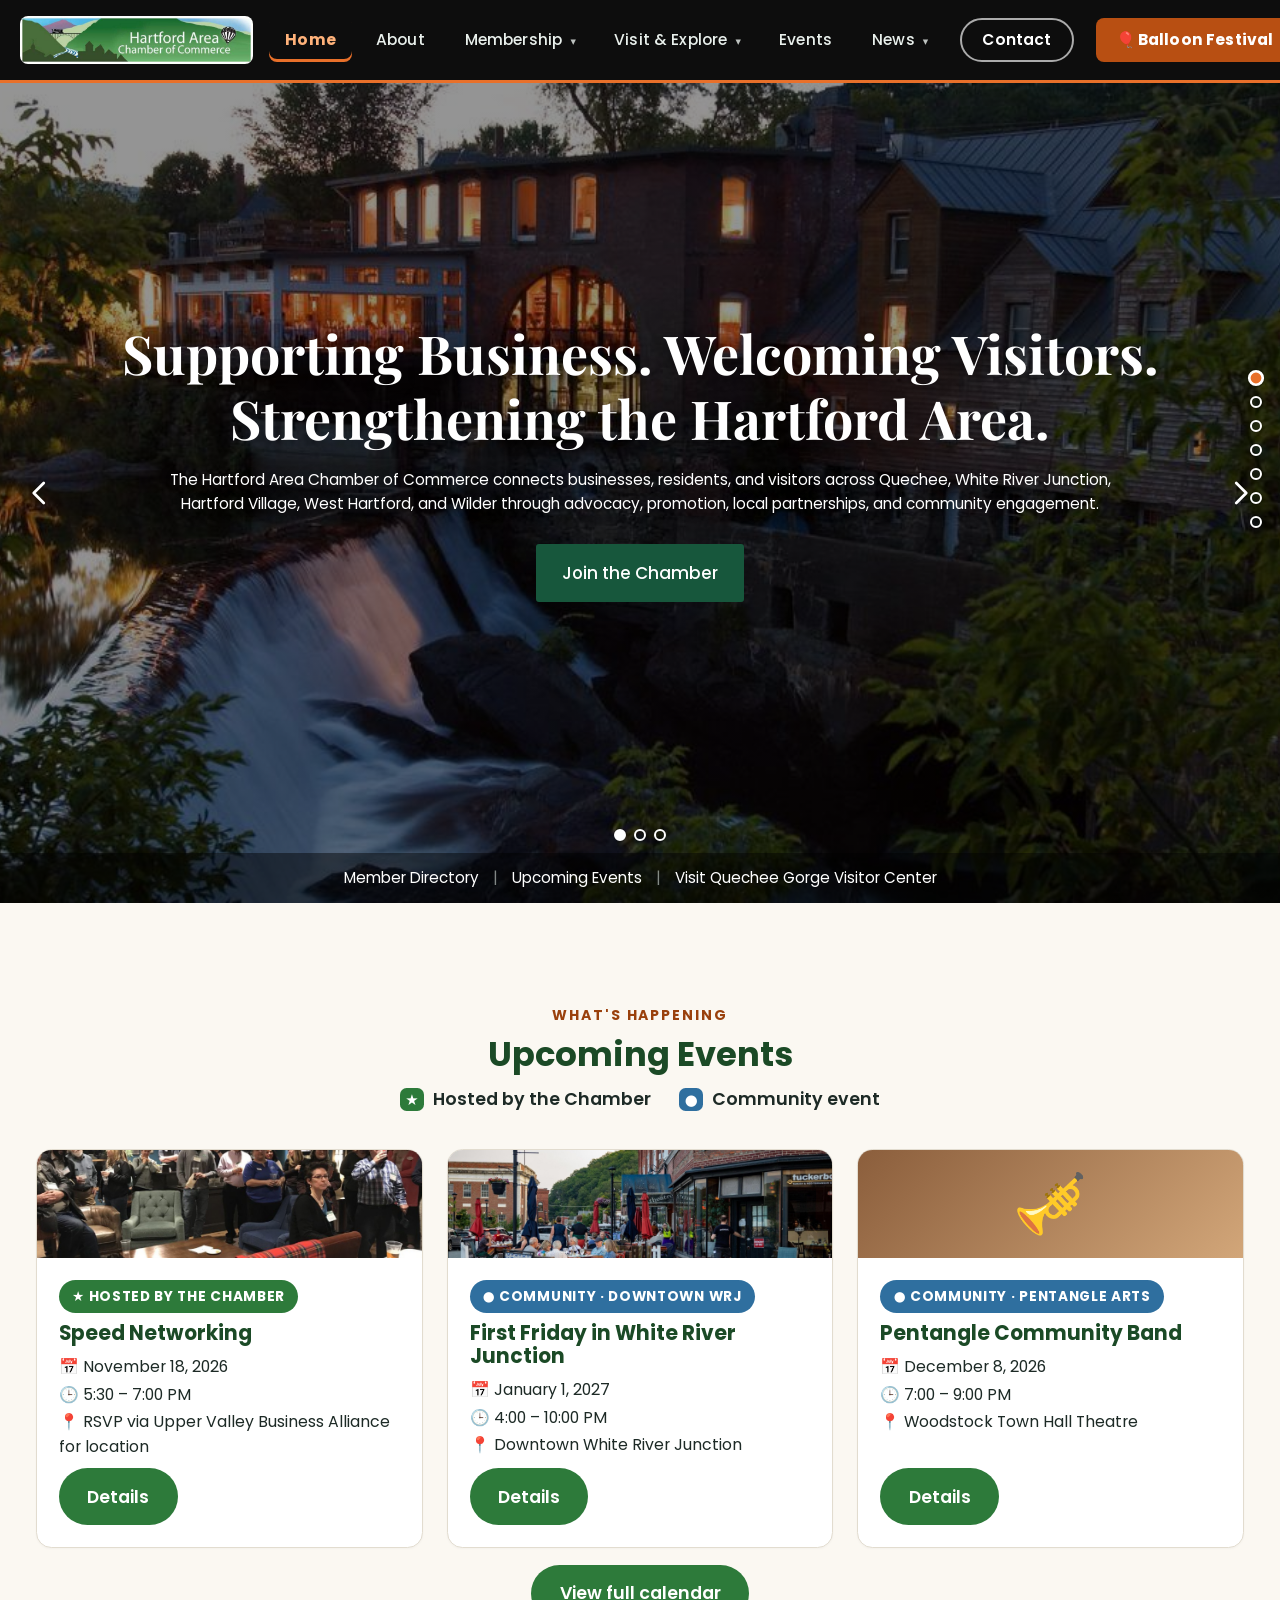
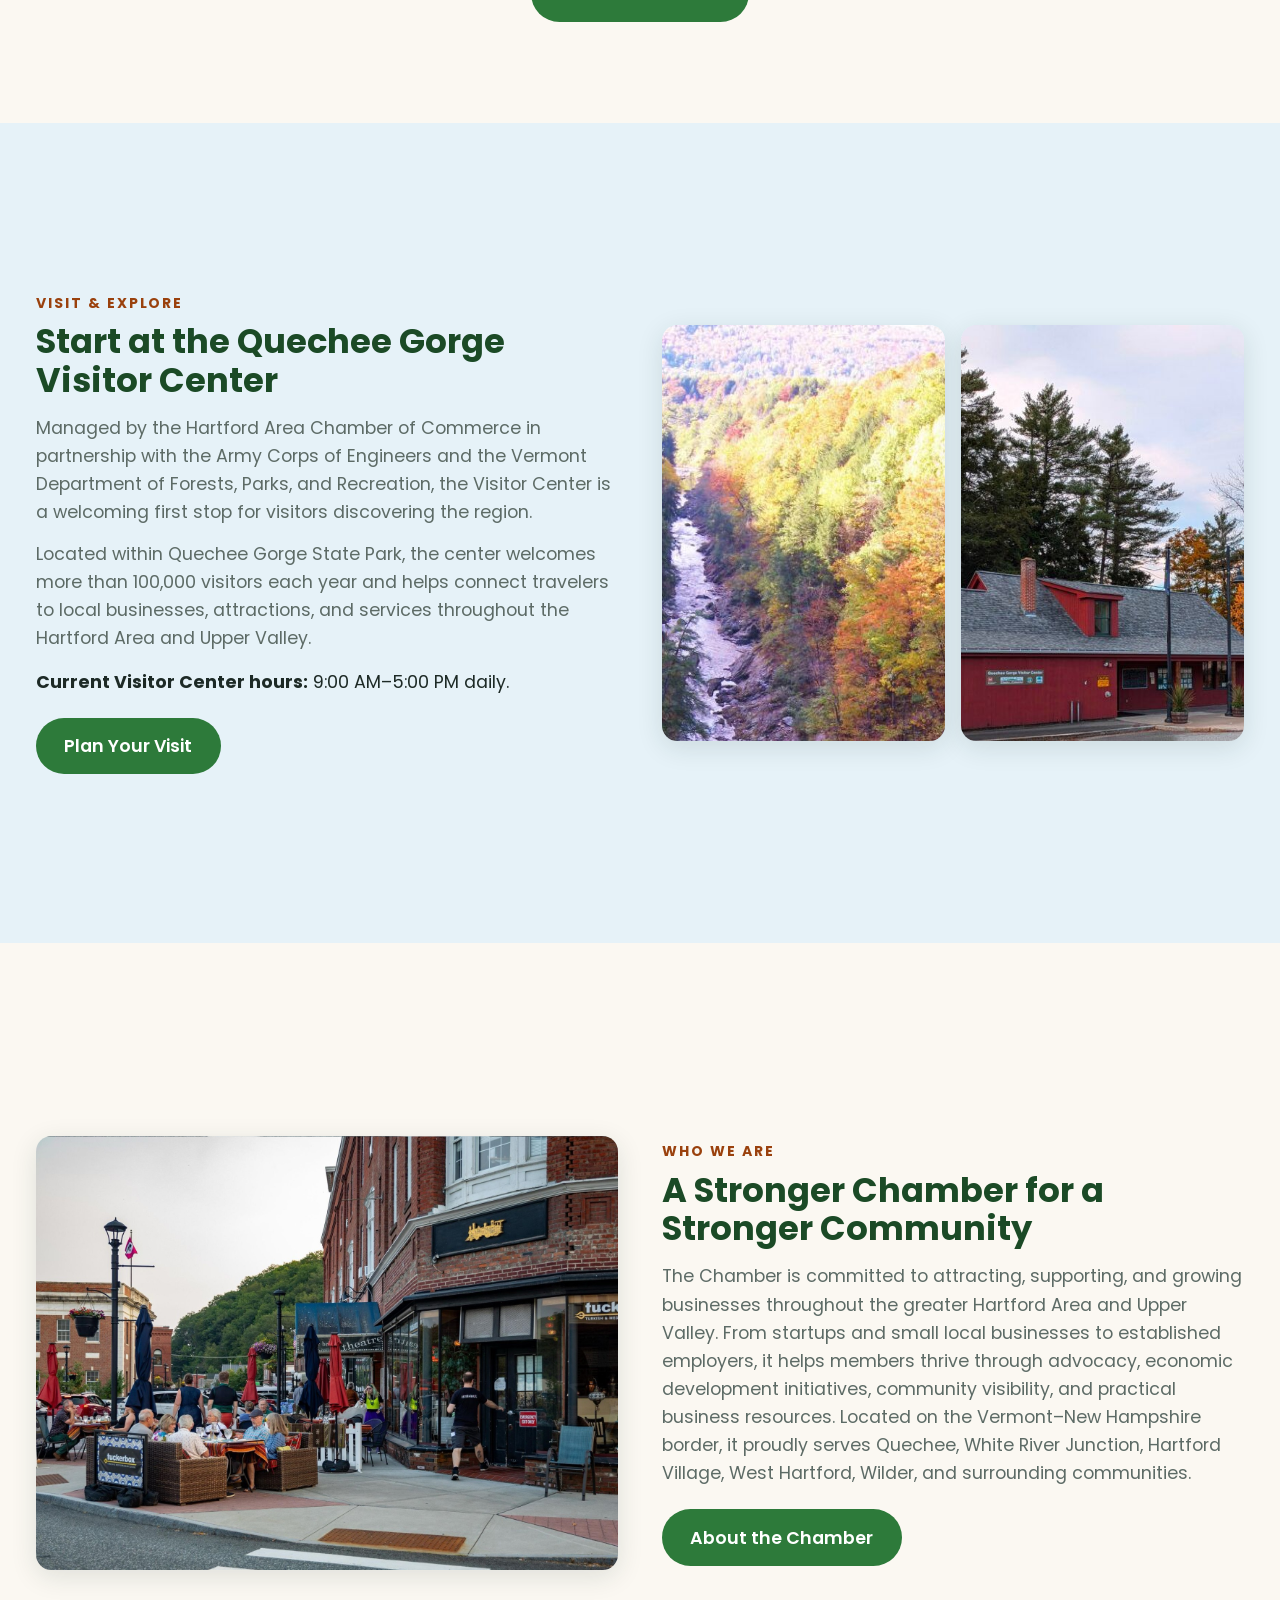
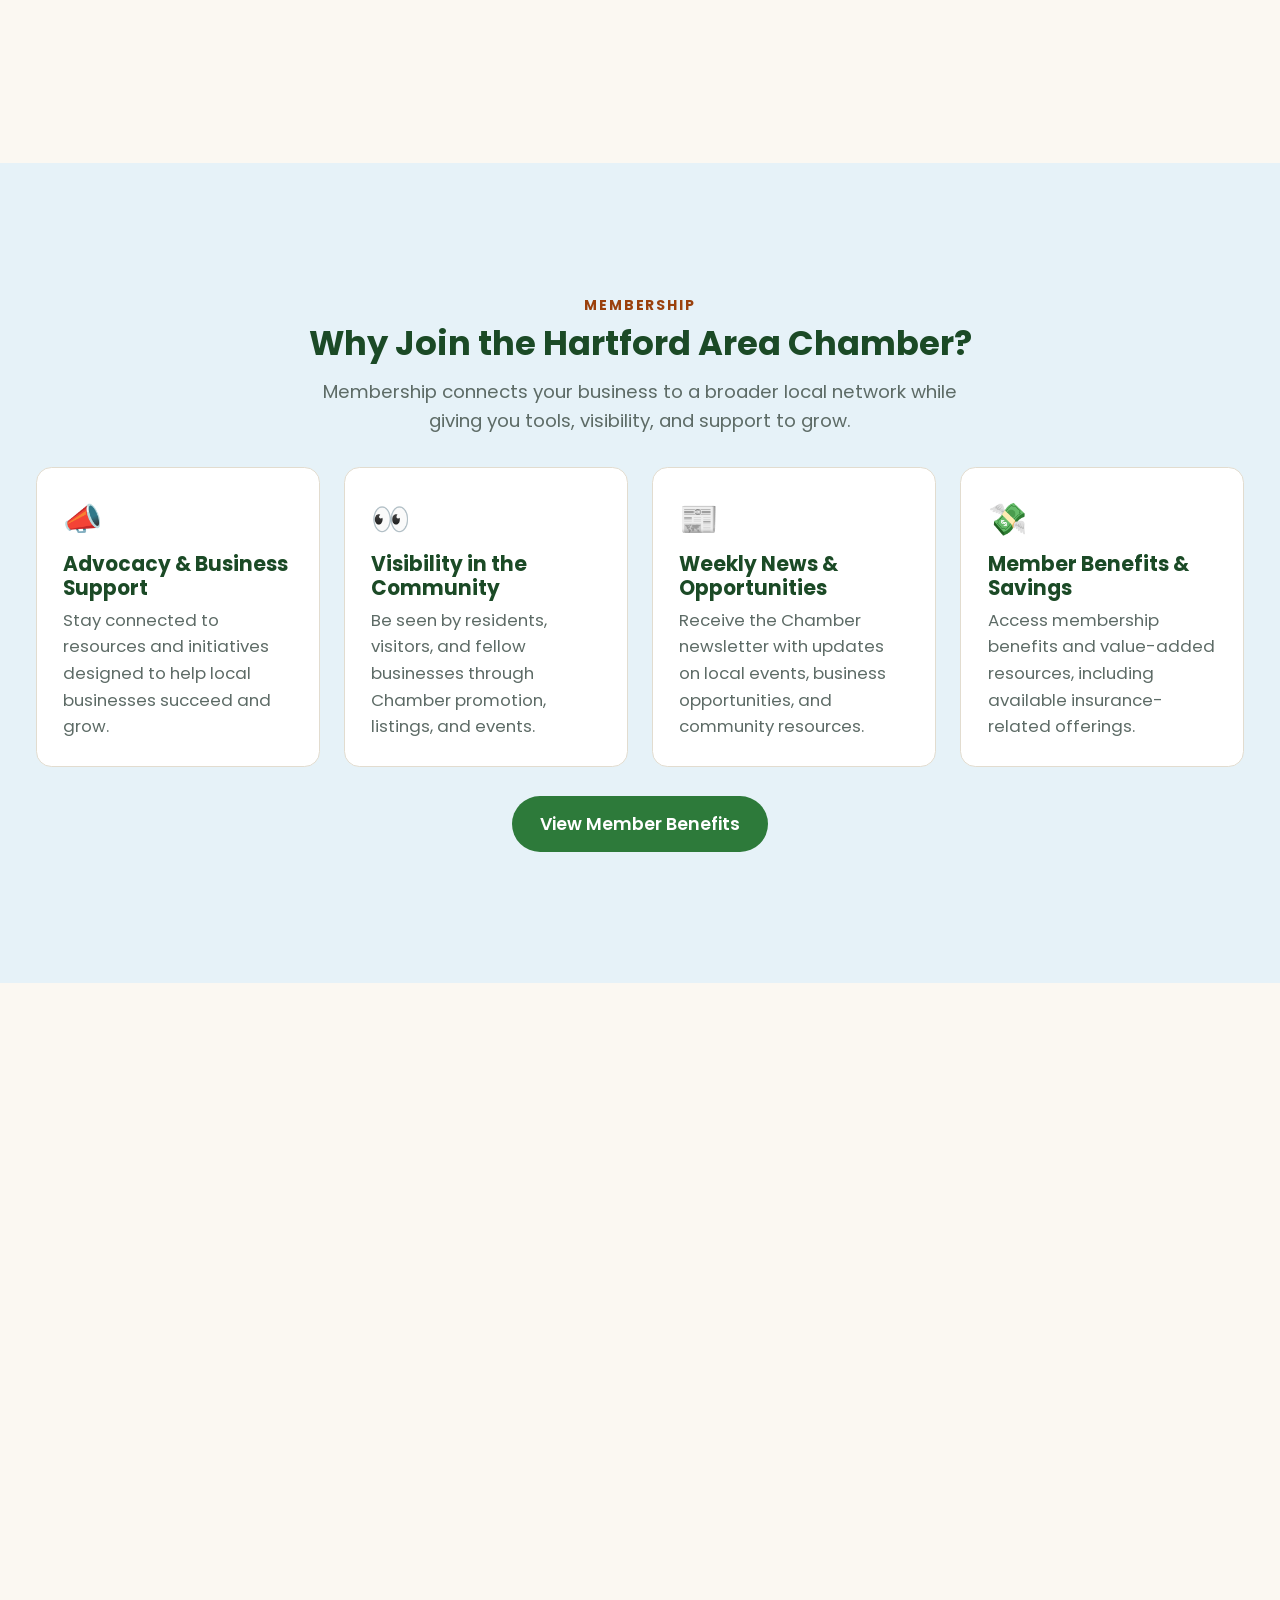
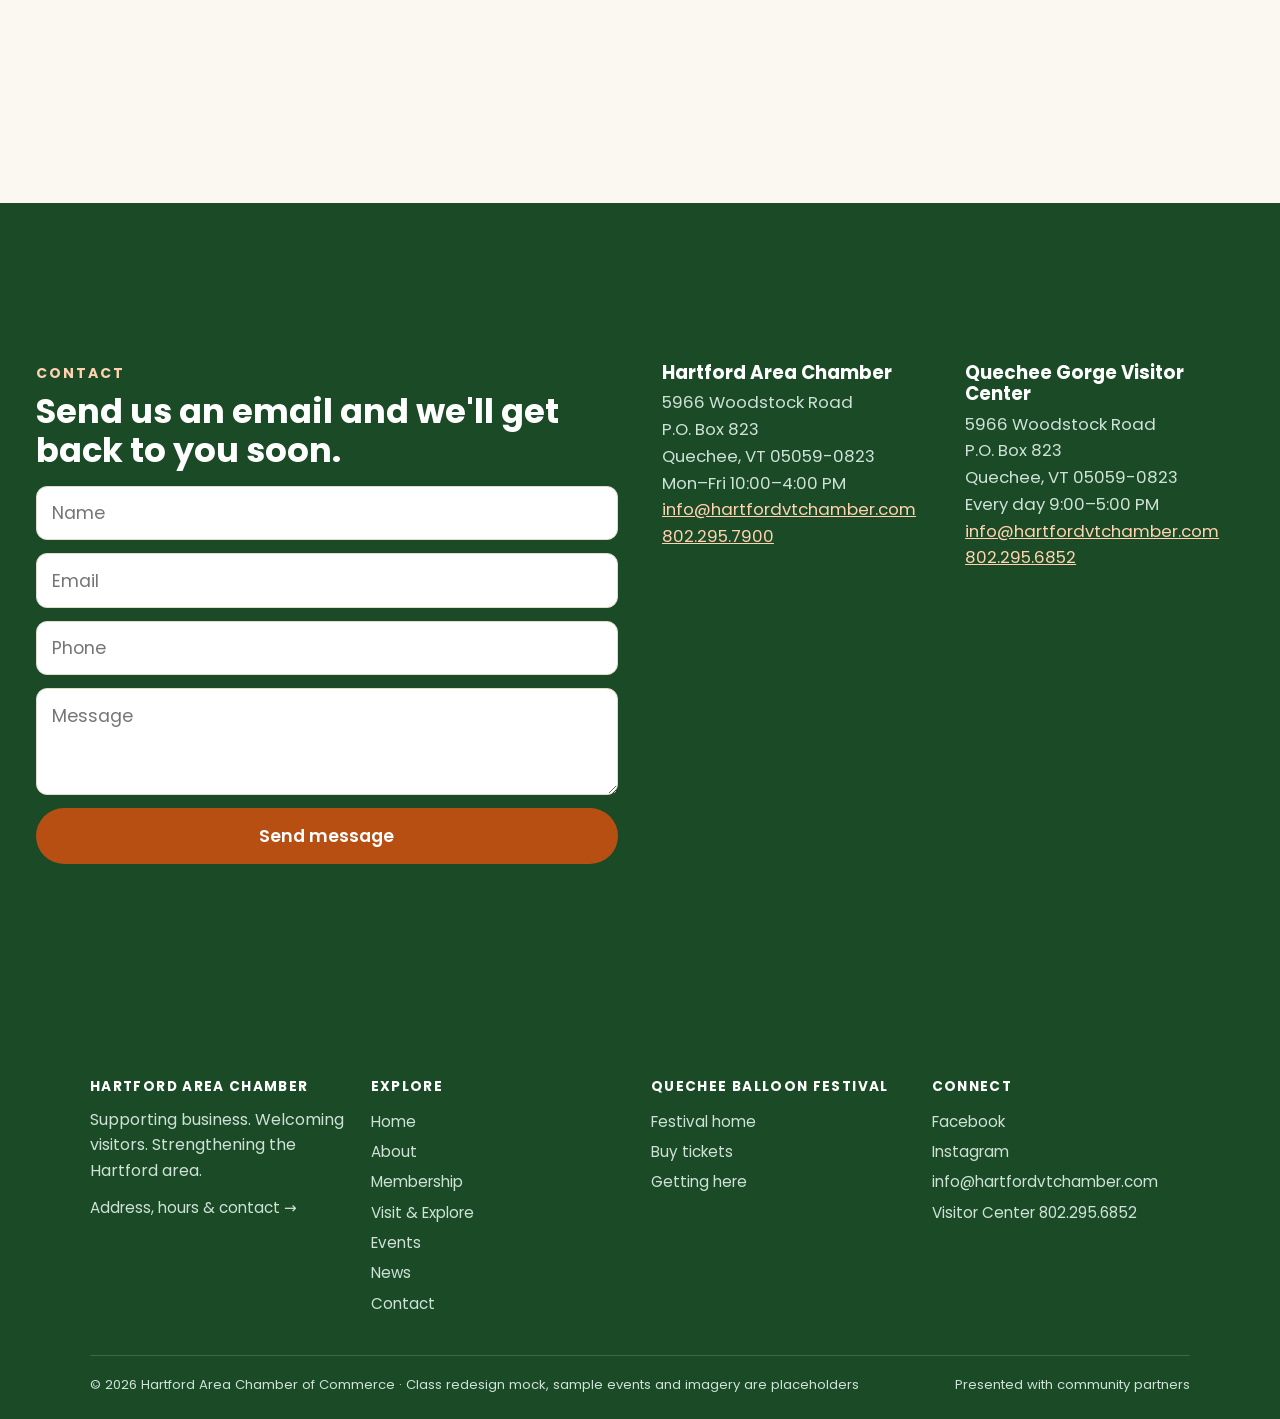
==== commit 5d326034: "iproved consistency" ====
--- a/mock/index.html
+++ b/mock/index.html
@@ -1,35 +1,31 @@
 <!doctype html><html lang="en"><head><meta charset="utf-8"><meta name="viewport" content="width=device-width,initial-scale=1">
 <title>Hartford Area Chamber of Commerce</title>
 <link rel="preconnect" href="https://fonts.googleapis.com">
-<link href="https://fonts.googleapis.com/css2?family=Poppins:wght@400;500;600;700&display=swap" rel="stylesheet">
-<link rel="stylesheet" href="styles.css?v=40"></head><body>
+<link href="https://fonts.googleapis.com/css2?family=Poppins:wght@400;500;600;700&family=Playfair+Display:wght@600;700&display=swap" rel="stylesheet">
+<link rel="stylesheet" href="styles.css?v=45"></head><body>
 <main id="main">
 <section class="slider" id="top" data-label="Top" role="region" aria-roledescription="carousel" aria-label="Featured at the Chamber">
   <div class="slides">
-    <article class="slide on" role="group" aria-roledescription="slide" aria-label="1 of 3" style="--img:url(img/hero-mill.jpg)"><div class="wrap">
-      <p class="eyebrow" style="color:#ffd2b0">Hartford, Vermont</p>
+    <article class="slide" role="group" aria-roledescription="slide" aria-label="1 of 3" style="--img:url(img/hero-mill.jpg)"><div class="wrap">
       <h1>Supporting Business. Welcoming Visitors. Strengthening the Hartford Area.</h1>
       <p class="sl-text">The Hartford Area Chamber of Commerce connects businesses, residents, and visitors across Quechee, White River Junction, Hartford Village, West Hartford, and Wilder through advocacy, promotion, local partnerships, and community engagement.</p>
-      <div class="actions"><a class="btn btn-primary btn-lg" href="membership.html">Join the Chamber</a></div>
-      <p class="quick"><a href="membership.html">Member Directory</a><span>|</span><a href="events.html">Upcoming Events</a><span>|</span><a href="visit.html">Visit Quechee Gorge Visitor Center</a></p>
+      <div class="actions"><a class="btn btn-primary" href="membership.html">Join the Chamber</a></div>
     </div></article>
     <article class="slide" role="group" aria-roledescription="slide" aria-label="2 of 3" style="--img:url(img/hero-visitor-center.jpg)"><div class="wrap">
-      <p class="eyebrow" style="color:#ffd2b0">Visit &amp; Explore</p>
       <h2>Quechee Gorge Visitor Center</h2>
       <p class="sl-text">Your gateway to exploring Vermont's deepest gorge and the stunning surroundings.</p>
-      <div class="actions"><a class="btn btn-primary btn-lg" href="visit.html">Explore More</a></div>
+      <div class="actions"><a class="btn btn-primary" href="visit.html">Explore More</a></div>
     </div></article>
     <article class="slide" role="group" aria-roledescription="slide" aria-label="3 of 3" style="--img:url(img/hero-balloons.jpg)"><div class="wrap">
-      <p class="eyebrow" style="color:#fff3e6">🎈 Our signature event · Father's Day weekend</p>
       <h2>Quechee Balloon Festival</h2>
       <p class="sl-text">Hot air balloons, live music, family-friendly shows, food vendors, and unforgettable views under beautiful blue Vermont skies.</p>
-      <div class="count" aria-label="Countdown to the next festival"></div>
-      <div class="actions"><a class="btn btn-primary btn-lg" href="balloon-fest.html">Take Flight</a><a class="btn btn-lg" style="background:#fff;color:var(--orange-d)" href="https://fareharbor.com/embeds/book/hartfordareachamberofcommerce/?full-items=yes&flow=1565675">🎟️ Buy Tickets</a></div>
+      <div class="actions"><a class="btn btn-primary" href="balloon-fest.html">Take Flight</a></div>
     </div></article>
   </div>
-  <button class="sl-arrow sl-prev" id="slPrev" aria-label="Previous slide">‹</button>
-  <button class="sl-arrow sl-next" id="slNext" aria-label="Next slide">›</button>
+  <button class="sl-arrow sl-prev" id="slPrev" aria-label="Previous slide"><svg viewBox="0 0 24 24" width="30" height="30" aria-hidden="true"><polyline points="15,4 7,12 15,20" fill="none" stroke="currentColor" stroke-width="2.2" stroke-linecap="round" stroke-linejoin="round"/></svg></button>
+  <button class="sl-arrow sl-next" id="slNext" aria-label="Next slide"><svg viewBox="0 0 24 24" width="30" height="30" aria-hidden="true"><polyline points="9,4 17,12 9,20" fill="none" stroke="currentColor" stroke-width="2.2" stroke-linecap="round" stroke-linejoin="round"/></svg></button>
   <div class="sl-ctrl"><span class="sl-dots" id="slDots"></span></div>
+  <p class="sl-quick"><a href="membership.html">Member Directory</a><span>|</span><a href="events.html">Upcoming Events</a><span>|</span><a href="visit.html">Visit Quechee Gorge Visitor Center</a></p>
 </section>
 
 <section><div class="wrap">
@@ -70,7 +66,7 @@
 <section id="partners"><div class="wrap center">
   <p class="eyebrow">Our sponsors</p><h2>Supported by Community Partners</h2>
   <p class="lead">The Chamber's work is strengthened by local sponsors, regional partners, and businesses that invest in the success of the Hartford Area. Their support helps the Chamber promote local commerce, serve visitors, and create opportunities across the community.</p>
-  <div class="sponsors-row"><img src="img/sponsor-jack.png" alt="Jack and Dorothy sponsor logo"><img src="img/sponsor-vtc.png" alt="VT Construction sponsor logo"></div>
+  <div class="sponsors-row"><img src="img/sponsor-jack.png" alt="Jack &amp; Dorothy Byrne Foundation"><img src="img/sponsor-vtc.png" alt="Vermont Construction, Roofing Division"></div>
 </div></section>
 
 <section class="dark" id="Contact"><div class="wrap split" style="align-items:start">
@@ -84,7 +80,7 @@
   </div>
 </div></section>
 </main>
-<script src="app.js?v=28"></script>
+<script src="app.js?v=29"></script>
 <script>
 document.getElementById('feat').innerHTML=['speed','first-friday','pentangle'].map(k=>EVENTS.filter(e=>e.key===k&&e.date>=new Date().toISOString().slice(0,10))[0]||EVENTS.find(e=>e.key===k)).map(e=>`
 <article class="card"><div class="thumb ${e.thumb}${e.img?' photo':''}" ${thumbBg(e)}>${e.icon}</div>
@@ -92,25 +88,20 @@
 <div class="meta"><span>📅 ${fmt(e.date,{month:'long',day:'numeric',year:'numeric'})}${e.end?' – '+fmt(e.end,{day:'numeric'}):''}</span><span>🕒 ${e.time}</span><span>📍 ${e.place}</span></div>
 <a class="btn btn-green" href="${e.bf?'balloon-fest.html':'events.html'}">Details</a></div></article>`).join('');
 </script><script>
-/* hero slider: auto-advances, but holds still while the mouse is over it or a control has focus (someone may be reading) */
+/* hero slider: always auto-advances (a click on an arrow or dot restarts the timer) */
 (function(){
   const root=document.querySelector('.slider'),slides=[...root.querySelectorAll('.slide')],dots=document.getElementById('slDots');
   const DELAY=3000;
-  let i=0,t=null,hover=false,focus=false,manual=false;
+  let i=0,t=null;
   slides.forEach((_,n)=>{const b=document.createElement('button');b.className='sl-dot';b.setAttribute('aria-label','Go to slide '+(n+1));b.onclick=()=>{go(n);schedule()};dots.appendChild(b)});
   const track=root.querySelector('.slides');
   function go(n){i=(n+slides.length)%slides.length;track.style.transform='translateX('+(-100*i)+'%)';slides.forEach((s,k)=>{s.classList.toggle('on',k===i);s.setAttribute('aria-hidden',k===i?'false':'true');s.inert=k!==i});[...dots.children].forEach((d,k)=>d.classList.toggle('on',k===i))}
   function stop(){clearTimeout(t);t=null}
-  function schedule(){stop();if(manual||hover||focus||document.hidden)return;t=setTimeout(()=>{go(i+1);schedule()},DELAY)}
+  function schedule(){stop();if(document.hidden)return;t=setTimeout(()=>{go(i+1);schedule()},DELAY)}
   slPrev.onclick=()=>{go(i-1);schedule()};slNext.onclick=()=>{go(i+1);schedule()};
-  /* pause only for a real mouse pointer resting on it, or keyboard focus (not a leftover focus from a click) */
-  root.addEventListener('pointerenter',e=>{if(e.pointerType==='mouse'){hover=true;stop()}});
-  root.addEventListener('pointerleave',e=>{if(e.pointerType==='mouse'){hover=false;schedule()}});
-  root.addEventListener('focusin',e=>{if(e.target.matches(':focus-visible')){focus=true;stop()}});
-  root.addEventListener('focusout',()=>{focus=false;schedule()});
-  root.addEventListener('click',()=>{focus=false;schedule()});
   document.addEventListener('visibilitychange',schedule);
-  go(0);schedule();
+  /* photo first, then the words rise in */
+  requestAnimationFrame(()=>requestAnimationFrame(()=>{go(0);schedule()}));
 })();
 </script>
 </body></html>
--- a/mock/styles.css
+++ b/mock/styles.css
@@ -555,3 +555,42 @@
 .faq details[open]{border-color:var(--orange)}
 .faq details p{padding:0 18px 16px;color:var(--muted);font-size:.95rem;line-height:1.6}
 @media(max-width:800px){.faq{grid-template-columns:1fr}}
+/* slider: photo shows first, then the words rise up from below */
+.slide .wrap>*{opacity:0;transform:translateY(46px);transition:opacity .3s ease,transform .3s ease}
+.slide.on .wrap>*{opacity:1;transform:none;transition:opacity .6s ease,transform .6s cubic-bezier(.2,.7,.2,1)}
+.slide.on .wrap>:nth-child(1){transition-delay:.45s}
+.slide.on .wrap>:nth-child(2){transition-delay:.55s}
+.slide.on .wrap>:nth-child(3){transition-delay:.65s}
+.slide.on .wrap>:nth-child(4){transition-delay:.75s}
+.slide.on .wrap>:nth-child(5){transition-delay:.85s}
+@media(prefers-reduced-motion:reduce){.slide .wrap>*,.slide.on .wrap>*{opacity:1;transform:none;transition:none}}
+/* slider: centered, evenly spaced text */
+.slide{background:linear-gradient(180deg,rgba(15,40,25,.5),rgba(15,40,25,.68)),var(--img) center/cover}
+.slide .wrap{display:flex;flex-direction:column;align-items:center;text-align:center;padding:40px 96px 84px}
+.slide .eyebrow{margin:0 0 16px}
+.slide h1,.slide h2{max-width:22ch;margin:0 auto}
+.slide .sl-text{max-width:62ch;margin:22px auto 30px}
+.slide .actions{justify-content:center}
+.slide .quick{justify-content:center;margin:30px 0 0}
+@media(max-width:700px){.slide .wrap{padding:28px 20px 84px}}
+/* slider: keep tall slides inside short windows */
+.slide h1,.slide h2{font-size:clamp(1.8rem,min(3.4vw,5.6vh),2.9rem);max-width:24ch;line-height:1.15}
+.slide .sl-text{font-size:clamp(.98rem,min(1.3vw,2.6vh),1.15rem);margin:clamp(12px,2.4vh,22px) auto clamp(16px,3.2vh,30px)}
+.slide .wrap{padding-top:clamp(20px,4vh,40px);padding-bottom:clamp(64px,10vh,96px)}
+.slide .quick{margin-top:clamp(14px,3vh,30px)}
+.slide .eyebrow{margin-bottom:clamp(8px,1.8vh,16px)}
+.slide h1,.slide h2{text-wrap:balance}
+/* slider v3: match the original site (big serif heading, one line of text, one green button, plain chevrons) */
+.slide{background:linear-gradient(rgba(0,0,0,.42),rgba(0,0,0,.42)),var(--img) center/cover}
+.slide .wrap{max-width:none;width:100%;padding:0 72px;padding-top:clamp(20px,5vh,56px);padding-bottom:clamp(64px,12vh,110px)}
+.slide h1,.slide h2{font-family:'Playfair Display',Georgia,serif;font-weight:700;color:#fff;font-size:clamp(2rem,min(4.2vw,7vh),3.6rem);line-height:1.2;max-width:min(1300px,100%);margin:0 auto;text-wrap:balance;text-shadow:0 2px 14px rgba(0,0,0,.45)}
+.slide .sl-text{font-size:clamp(.92rem,min(1.2vw,2.4vh),1.05rem);line-height:1.55;max-width:min(1300px,100%);margin:clamp(10px,2vh,18px) auto clamp(16px,3.2vh,28px);color:#fff;text-wrap:balance}
+.slide .btn-primary{background:#17573c;border-radius:3px;padding:14px 24px;font-size:1.05rem;font-weight:500;box-shadow:none}
+.slide .btn-primary:hover{background:#0f3f2b}
+.sl-arrow{background:none!important;width:52px;height:52px;padding:0;color:#fff;border-radius:0}
+.sl-arrow:hover{opacity:.75}
+.sl-prev{left:14px}.sl-next{right:14px}
+.sl-quick{position:absolute;left:0;right:0;bottom:0;margin:0;padding:13px 20px;background:rgba(0,0,0,.45);display:flex;gap:14px;justify-content:center;flex-wrap:wrap;font-size:.95rem;color:#e6efe9;z-index:3}
+.sl-quick a{color:#fff;text-decoration:none}.sl-quick a:hover{text-decoration:underline}.sl-quick span{opacity:.55}
+.sl-ctrl{bottom:62px}
+@media(max-width:700px){.slide .wrap{padding:28px 56px 120px}.sl-arrow{width:40px;height:40px;top:50%;bottom:auto;transform:translateY(-50%)}.sl-prev{left:6px}.sl-next{right:6px}}
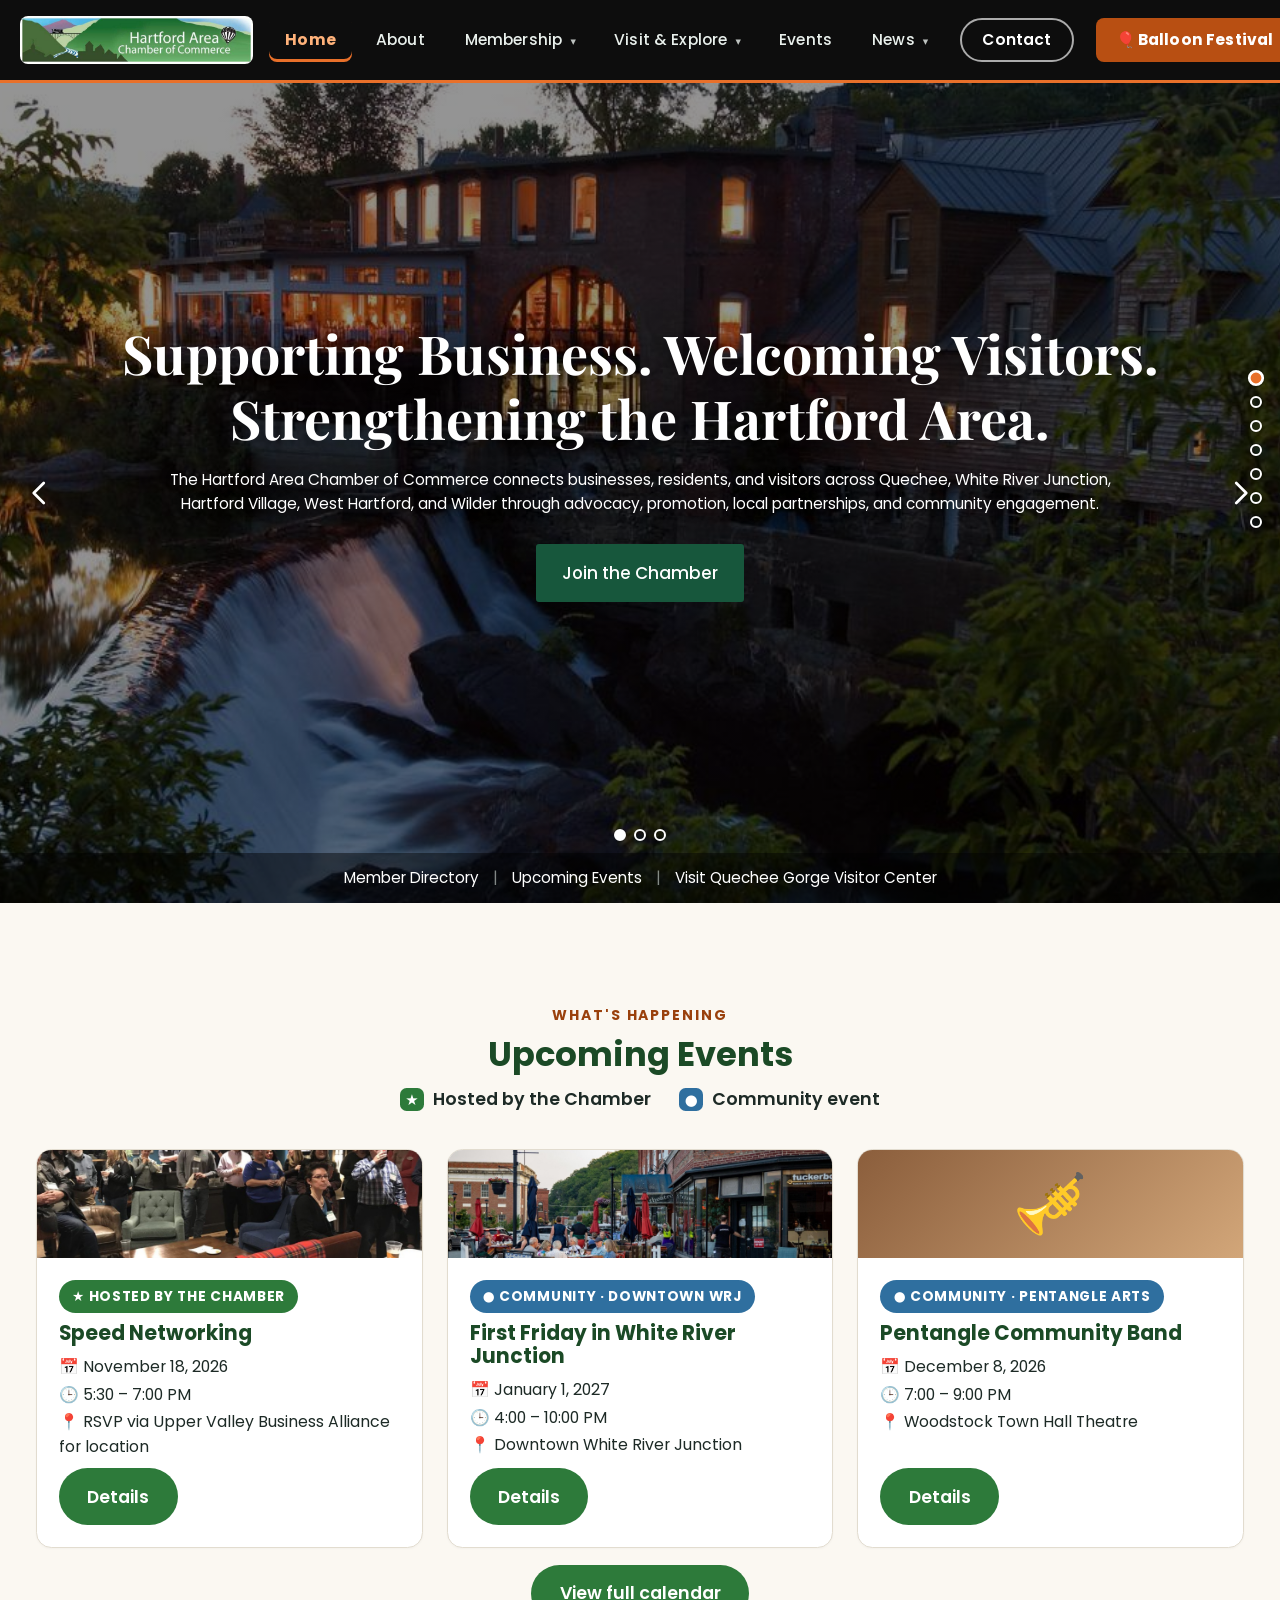
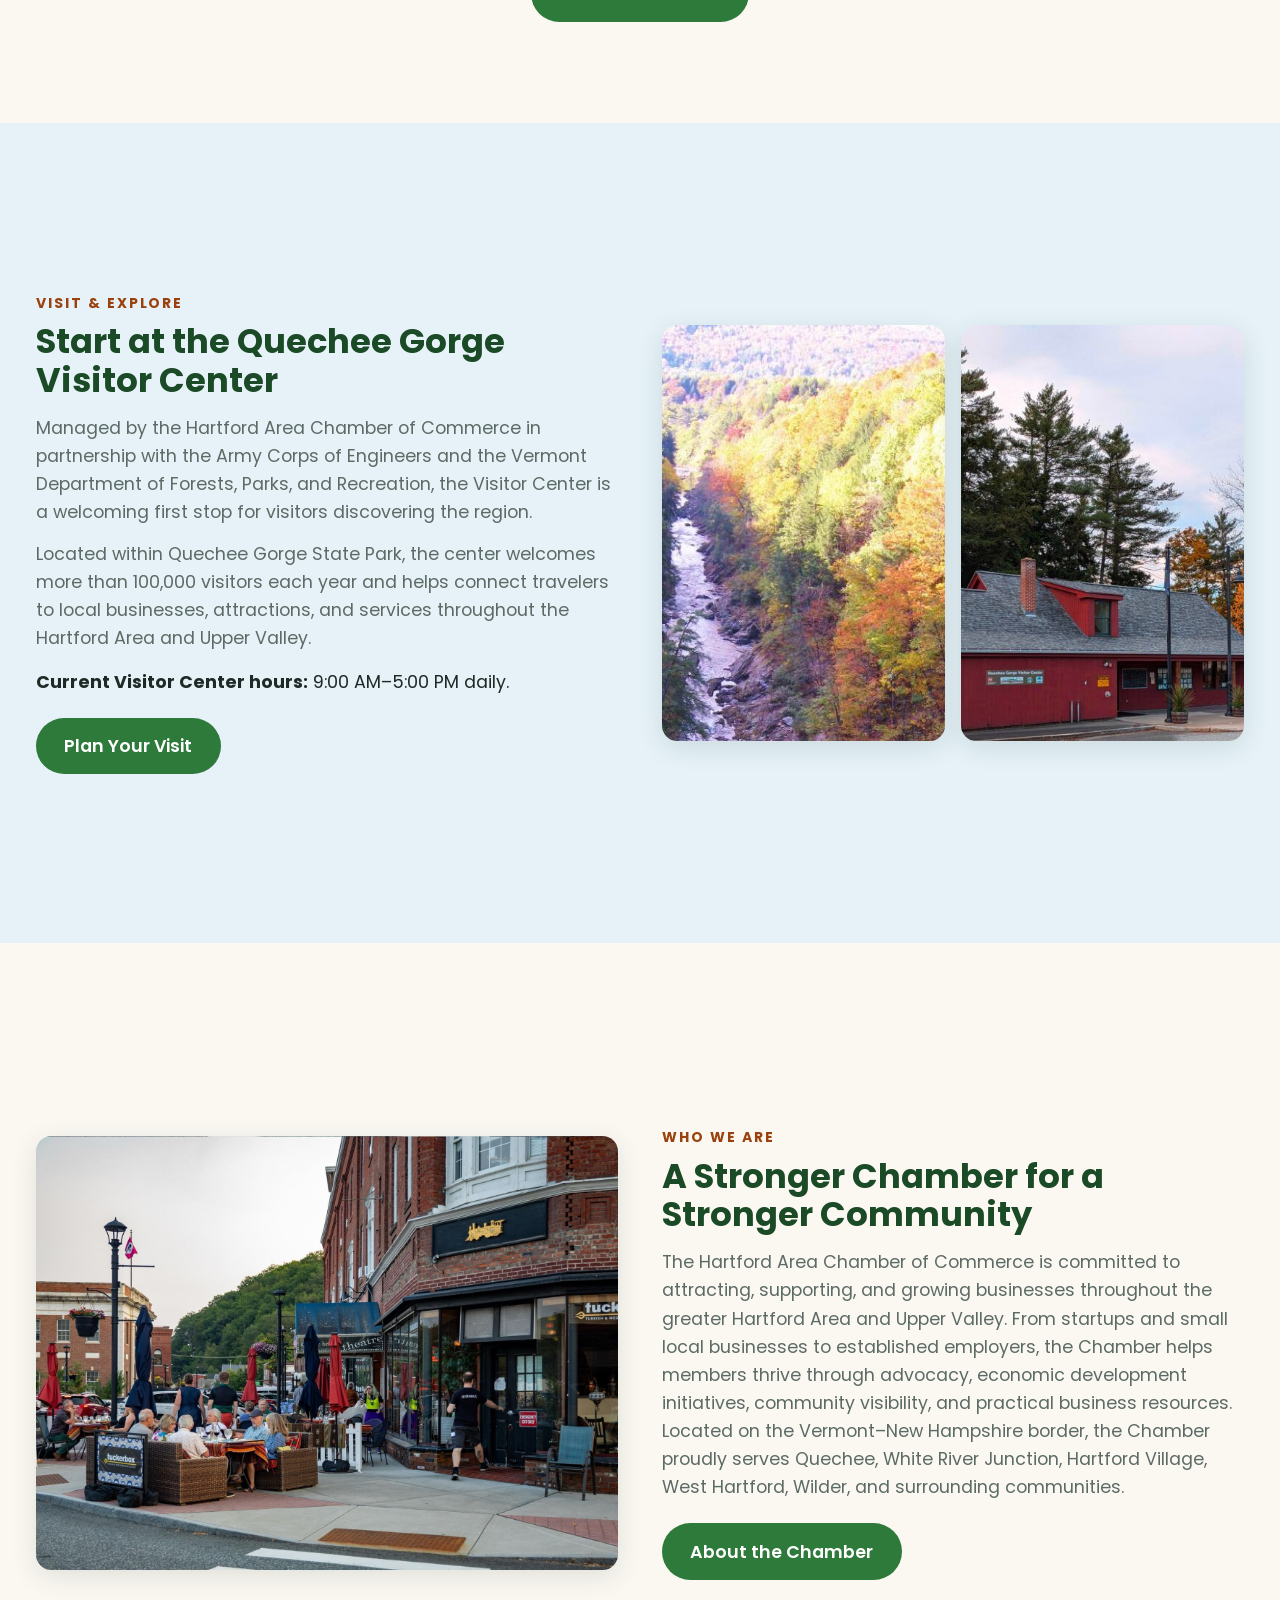
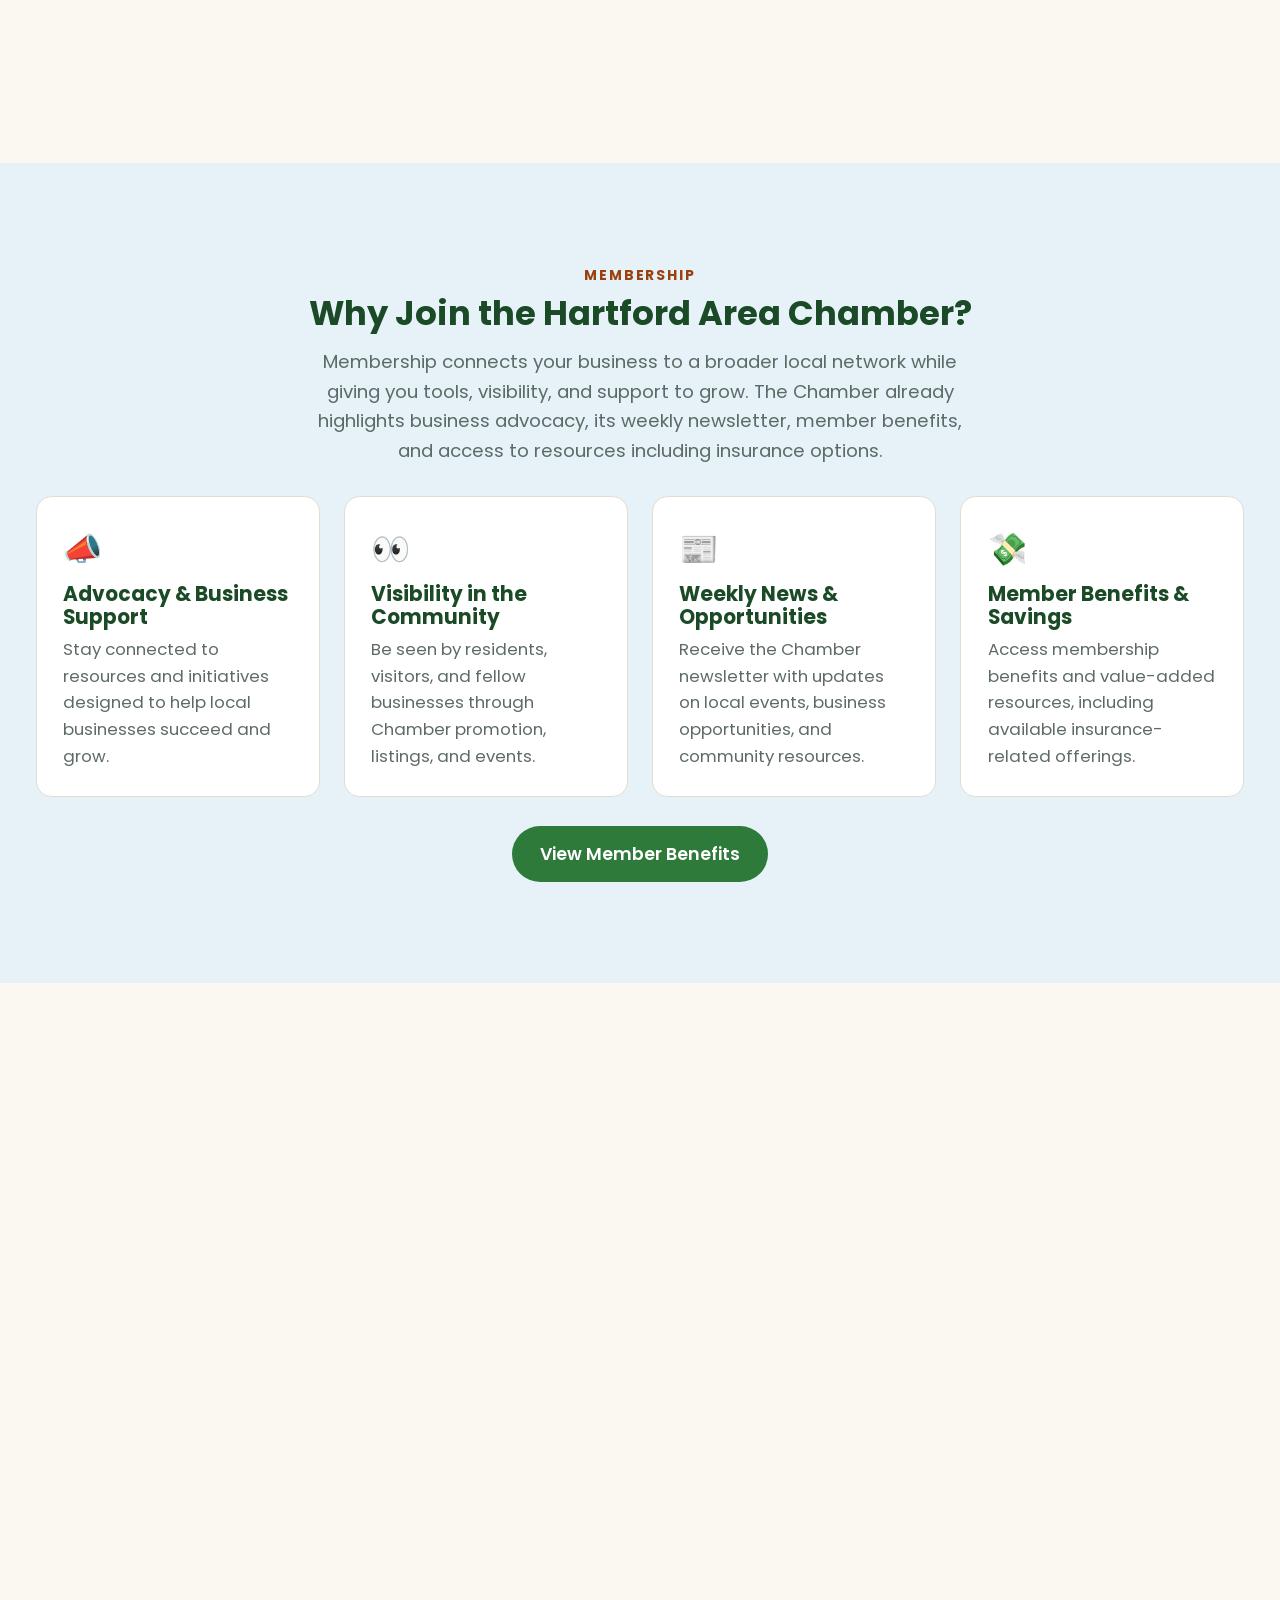
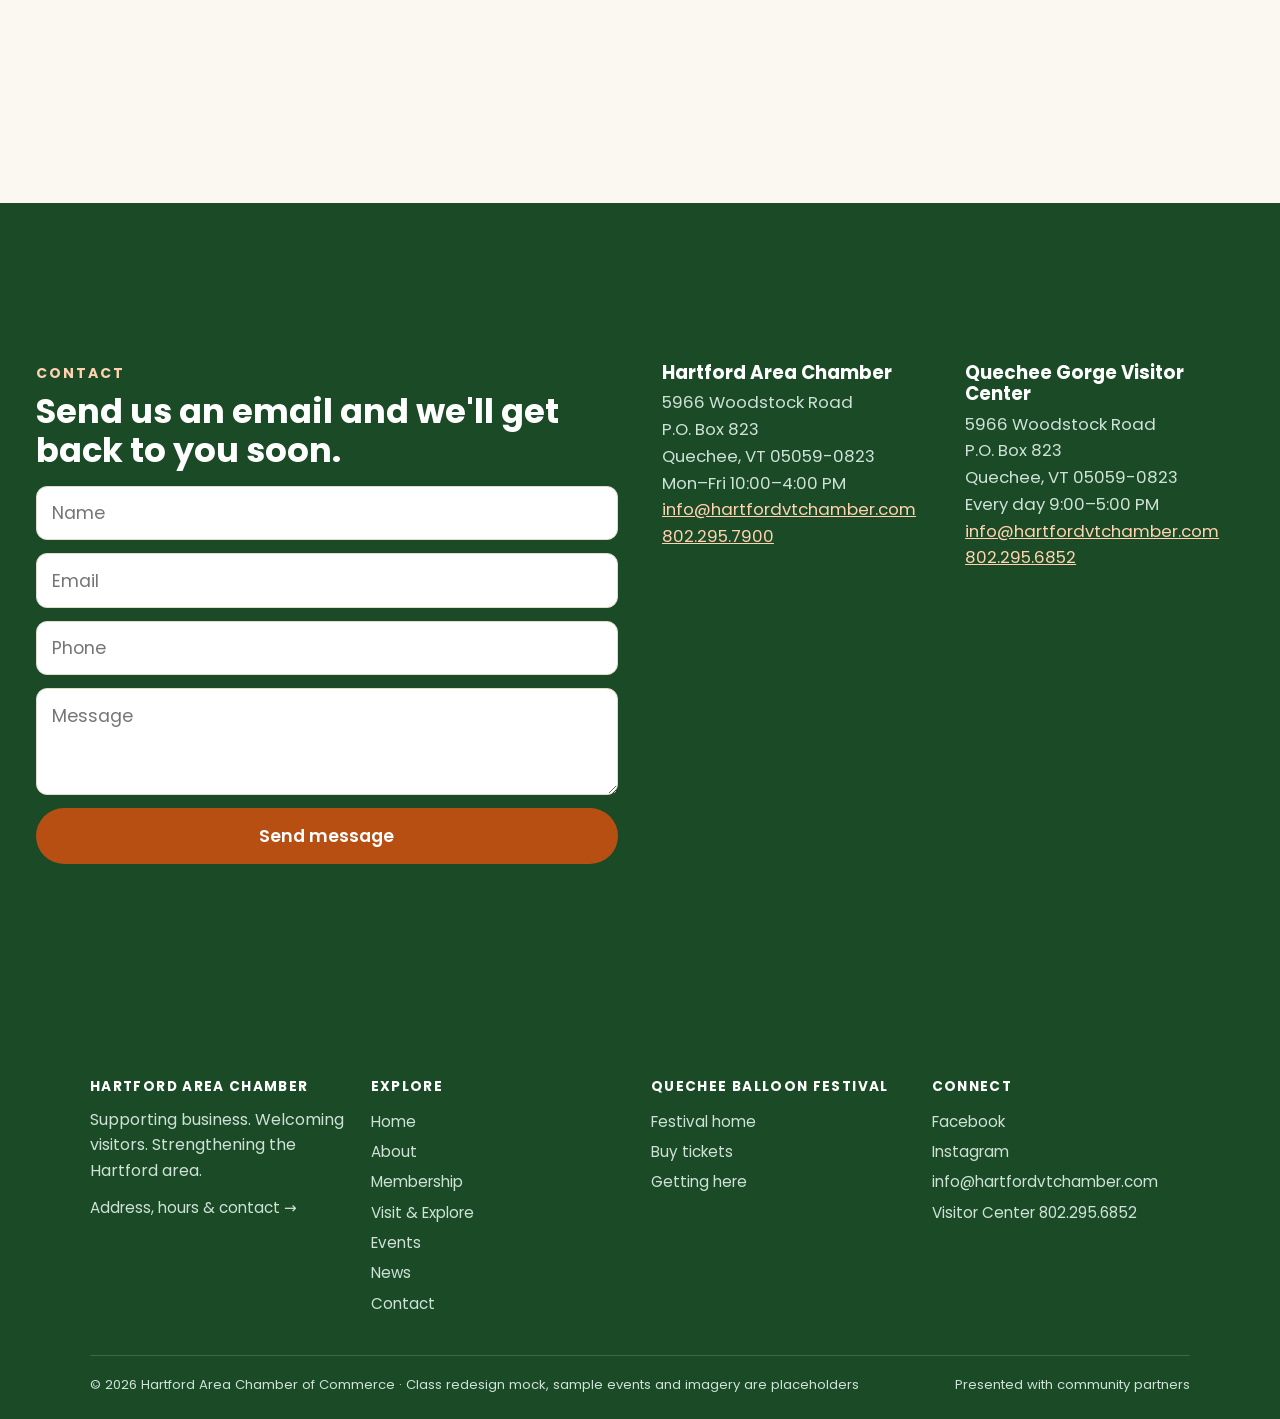
==== commit ce9400fd: "added quechee map" ====
--- a/mock/index.html
+++ b/mock/index.html
@@ -47,13 +47,13 @@
 <section id="stronger"><div class="wrap split">
   <div class="panel photo" style="background-image:url(img/downtown.jpg);min-height:clamp(260px,44vh,440px)" role="img" aria-label="Small-town street with brick storefronts and outdoor dining"></div>
   <div><p class="eyebrow">Who we are</p><h2>A Stronger Chamber for a Stronger Community</h2>
-    <p style="margin:12px 0 20px;color:var(--muted)">The Chamber is committed to attracting, supporting, and growing businesses throughout the greater Hartford Area and Upper Valley. From startups and small local businesses to established employers, it helps members thrive through advocacy, economic development initiatives, community visibility, and practical business resources. Located on the Vermont–New Hampshire border, it proudly serves Quechee, White River Junction, Hartford Village, West Hartford, Wilder, and surrounding communities.</p>
+    <p style="margin:12px 0 20px;color:var(--muted)">The Hartford Area Chamber of Commerce is committed to attracting, supporting, and growing businesses throughout the greater Hartford Area and Upper Valley. From startups and small local businesses to established employers, the Chamber helps members thrive through advocacy, economic development initiatives, community visibility, and practical business resources. Located on the Vermont–New Hampshire border, the Chamber proudly serves Quechee, White River Junction, Hartford Village, West Hartford, Wilder, and surrounding communities.</p>
     <a class="btn btn-green" href="about.html">About the Chamber</a></div>
 </div></section>
 
 <section class="alt"><div class="wrap">
   <div class="center"><p class="eyebrow">Membership</p><h2>Why Join the Hartford Area Chamber?</h2>
-  <p class="lead">Membership connects your business to a broader local network while giving you tools, visibility, and support to grow.</p></div>
+  <p class="lead">Membership connects your business to a broader local network while giving you tools, visibility, and support to grow. The Chamber already highlights business advocacy, its weekly newsletter, member benefits, and access to resources including insurance options.</p></div>
   <div class="grid g4" style="margin-top:28px">
     <div class="perk"><div class="ico">📣</div><h3>Advocacy &amp; Business Support</h3><p>Stay connected to resources and initiatives designed to help local businesses succeed and grow.</p></div>
     <div class="perk"><div class="ico">👀</div><h3>Visibility in the Community</h3><p>Be seen by residents, visitors, and fellow businesses through Chamber promotion, listings, and events.</p></div>
@@ -80,7 +80,7 @@
   </div>
 </div></section>
 </main>
-<script src="app.js?v=29"></script>
+<script src="app.js?v=30"></script>
 <script>
 document.getElementById('feat').innerHTML=['speed','first-friday','pentangle'].map(k=>EVENTS.filter(e=>e.key===k&&e.date>=new Date().toISOString().slice(0,10))[0]||EVENTS.find(e=>e.key===k)).map(e=>`
 <article class="card"><div class="thumb ${e.thumb}${e.img?' photo':''}" ${thumbBg(e)}>${e.icon}</div>
--- a/mock/styles.css
+++ b/mock/styles.css
@@ -151,7 +151,7 @@
 footer.site h4{color:#fff;font-family:var(--font-b);font-size:.85rem;text-transform:uppercase;letter-spacing:.1em;margin-bottom:12px}
 footer.site a{display:block;text-decoration:none;padding:3px 0;font-size:.95rem}footer.site a:hover{color:#fff;text-decoration:underline}
 footer.site .legal{border-top:1px solid rgba(255,255,255,.15);margin-top:36px;padding-top:18px;font-size:.82rem;display:flex;justify-content:space-between;flex-wrap:wrap;gap:8px}
-#map,.map{height:460px;border-radius:var(--r);border:1px solid var(--line);box-shadow:var(--shadow)}
+#map,#gmap,.map{height:460px;border-radius:var(--r);border:1px solid var(--line);box-shadow:var(--shadow)}
 .team{text-align:center}.avatar{width:84px;height:84px;border-radius:50%;margin:0 auto 10px;background:linear-gradient(135deg,var(--green),#7fb69a);color:#fff;display:grid;place-items:center;font:700 1.5rem var(--font-h)}
 .team p{font-size:.85rem;color:var(--muted)}
 .mock-note{background:#fff3cd;color:#664d03;text-align:center;font-size:.8rem;padding:6px}
@@ -246,7 +246,7 @@
 html.snap .day{min-height:clamp(52px,9vh,86px)}
 html.snap .cal-head{padding:10px 18px}
 html.snap .toolbar{margin:12px 0}
-html.snap #map,html.snap .map{height:clamp(300px,52vh,470px)}
+html.snap #map,html.snap #gmap,html.snap .map{height:clamp(300px,52vh,470px)}
 html.snap .ticket-card .photo-top{height:clamp(90px,16vh,150px)}
 html.snap .gallery{--h:clamp(120px,24vh,220px)}
 html.snap .gallery img{height:var(--h)}html.snap .gallery img:first-child{height:calc(var(--h)*2 + 12px)}
@@ -266,7 +266,7 @@
 .ev{font-size:.8rem}
 html.snap .day{min-height:clamp(46px,7vh,80px)}
 html.snap .card .thumb{height:clamp(80px,14vh,150px)}
-html.snap #map,html.snap .map{height:clamp(240px,42vh,480px)}
+html.snap #map,html.snap #gmap,html.snap .map{height:clamp(240px,42vh,480px)}
 html.snap .toolbar{margin:10px 0}
 html.snap .gallery{--h:clamp(120px,22vh,230px)}
 html.snap .avatar{width:56px;height:56px;font-size:1.1rem}
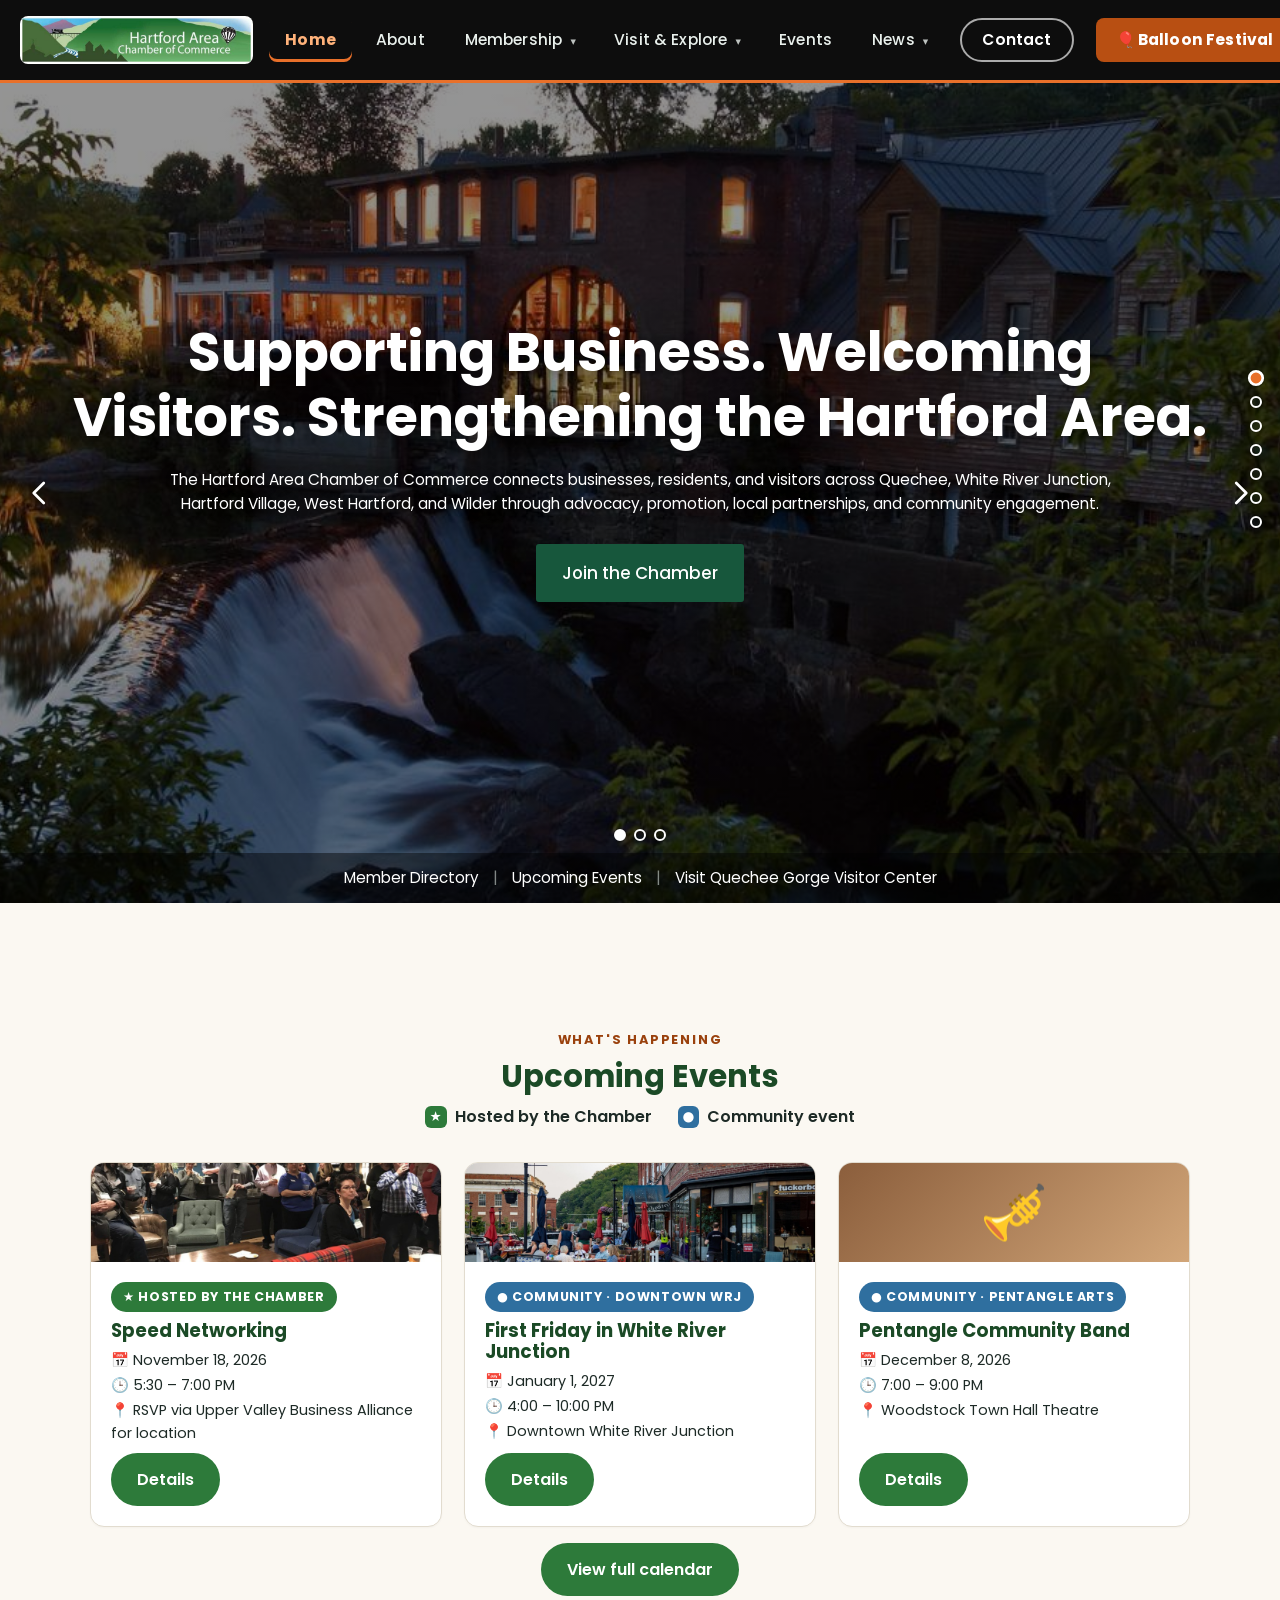
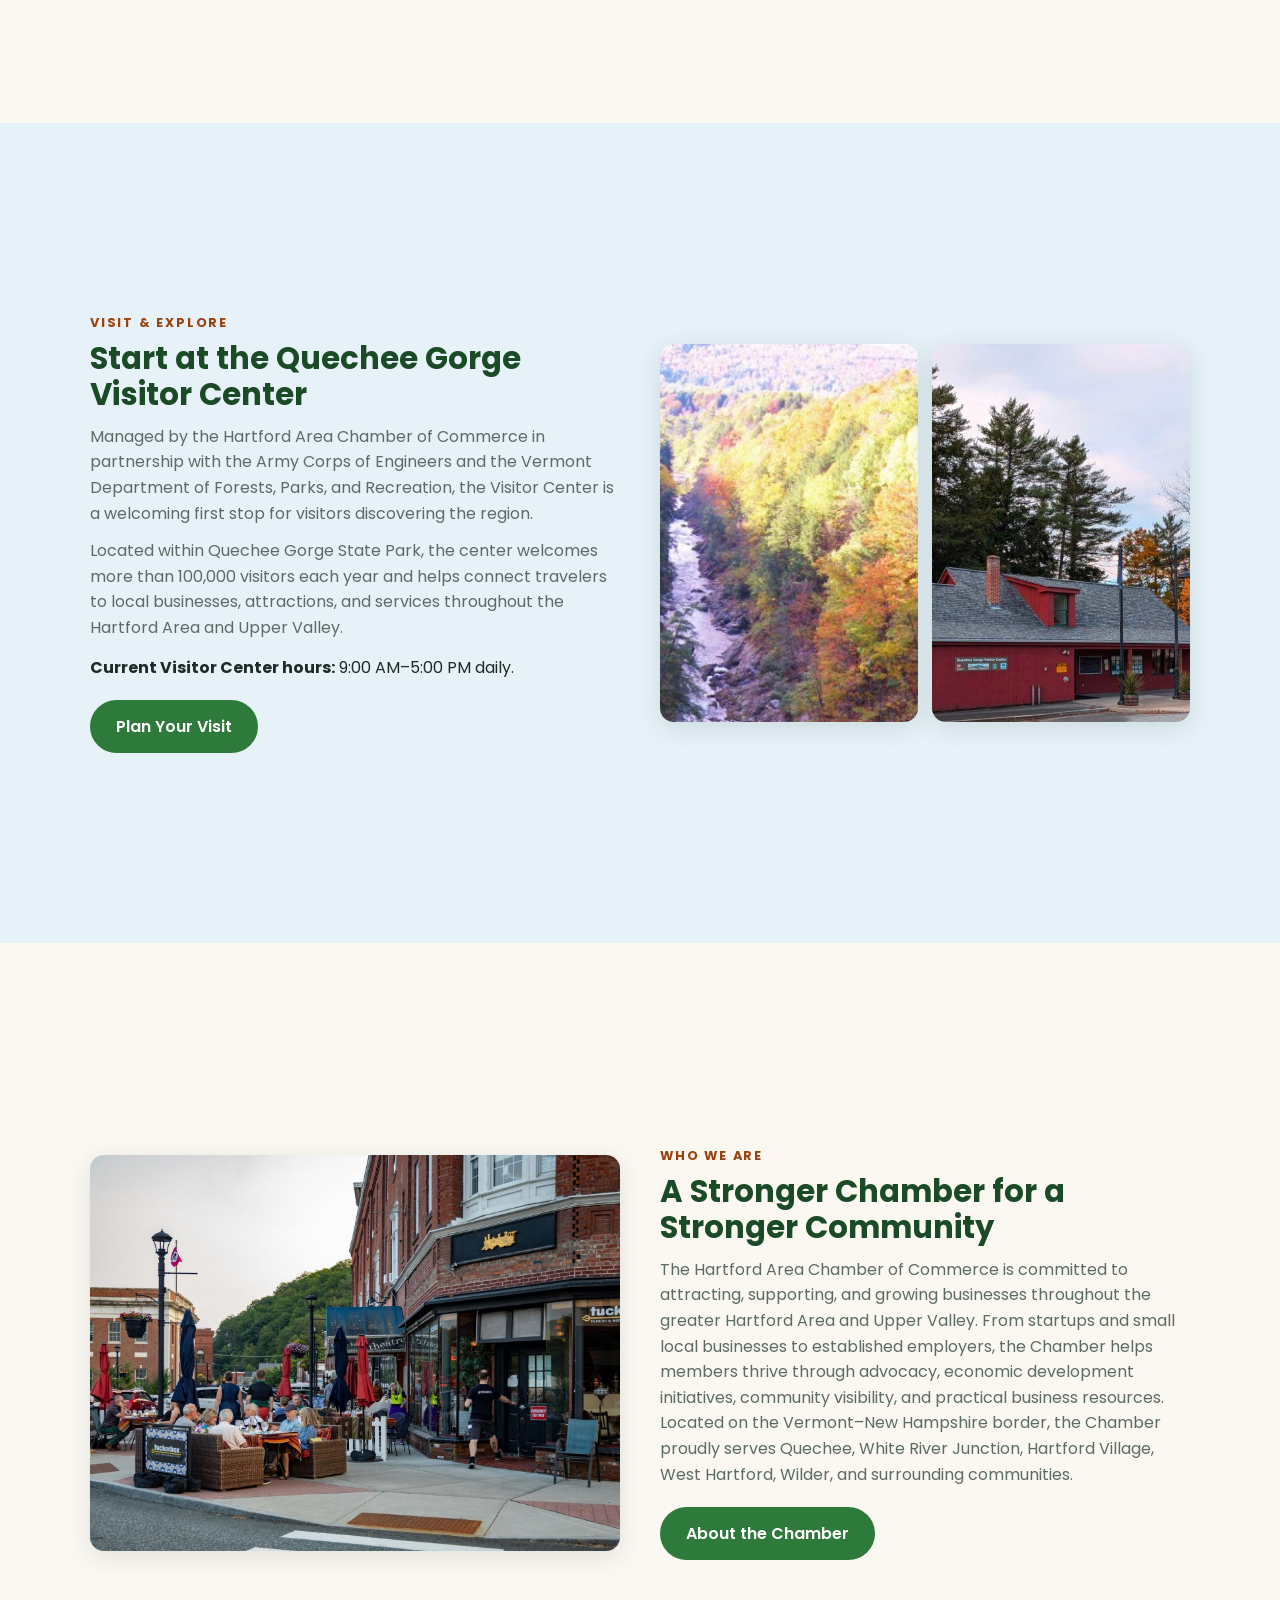
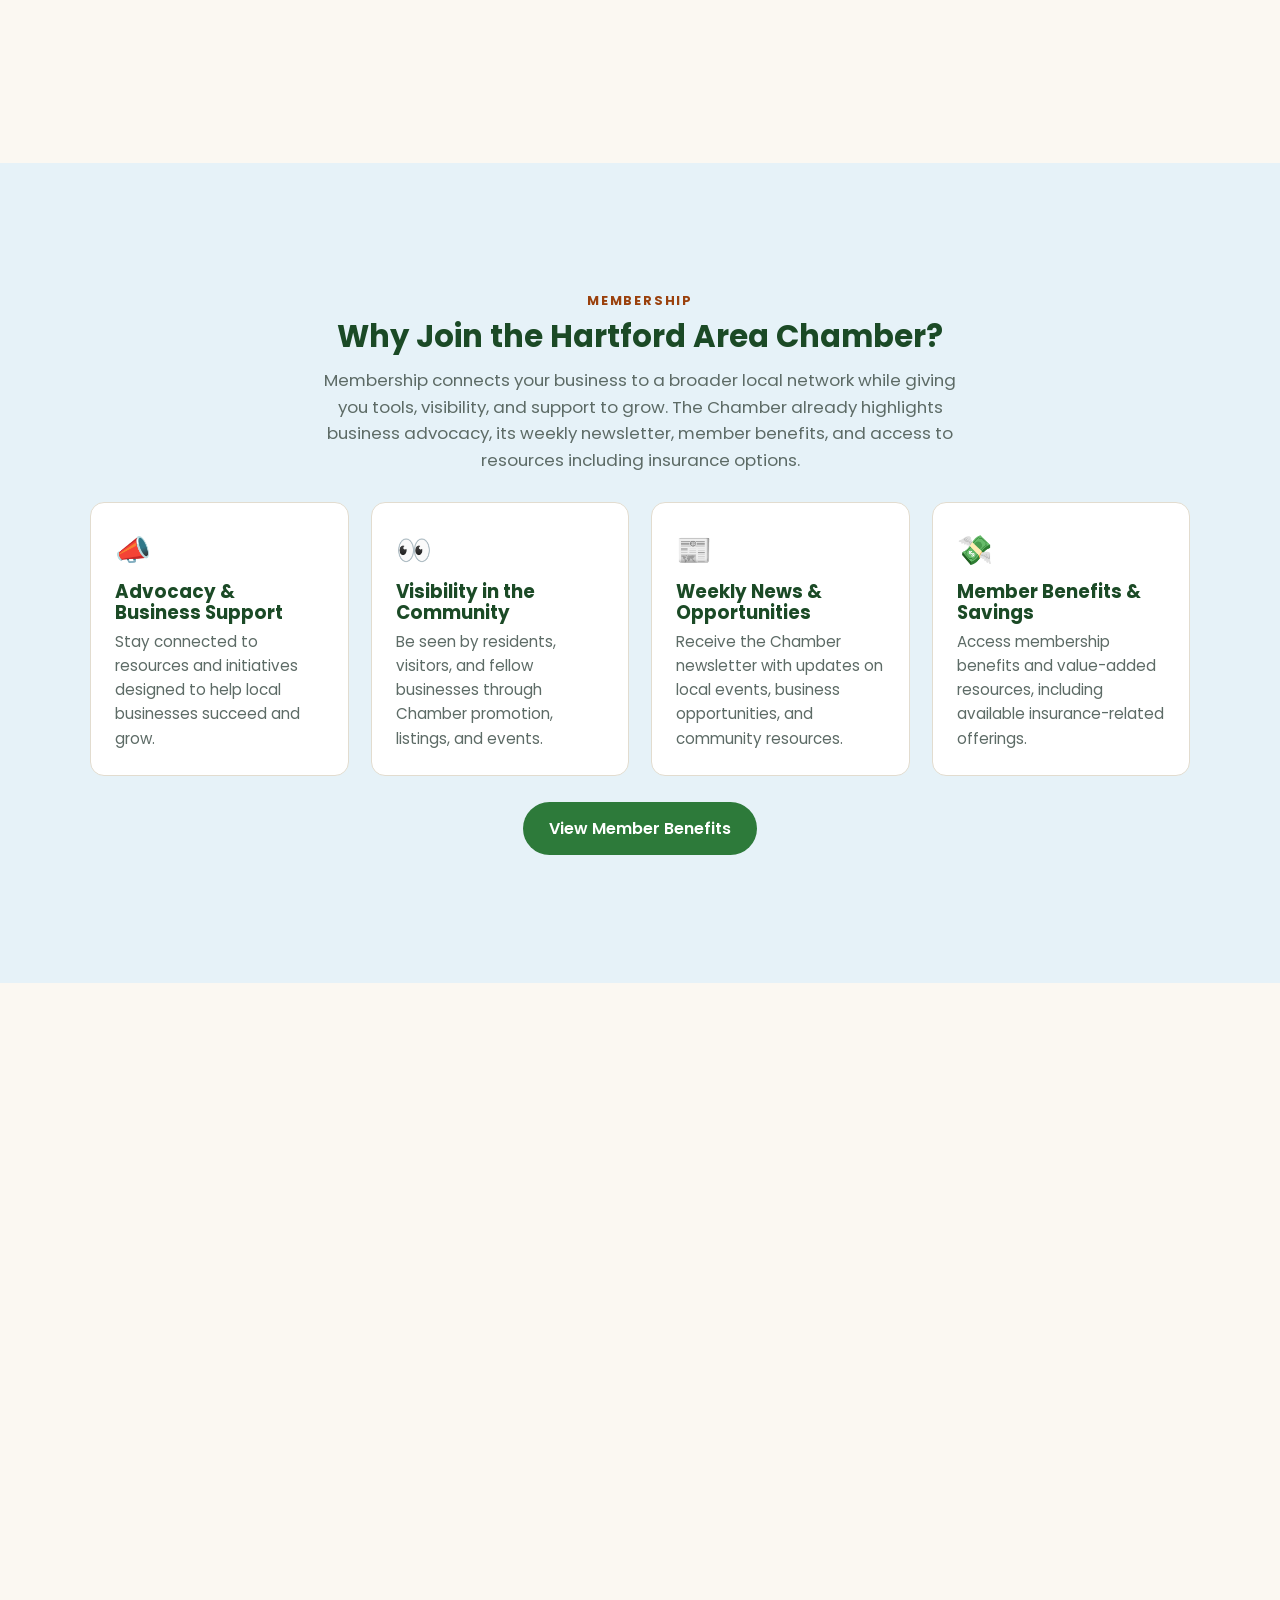
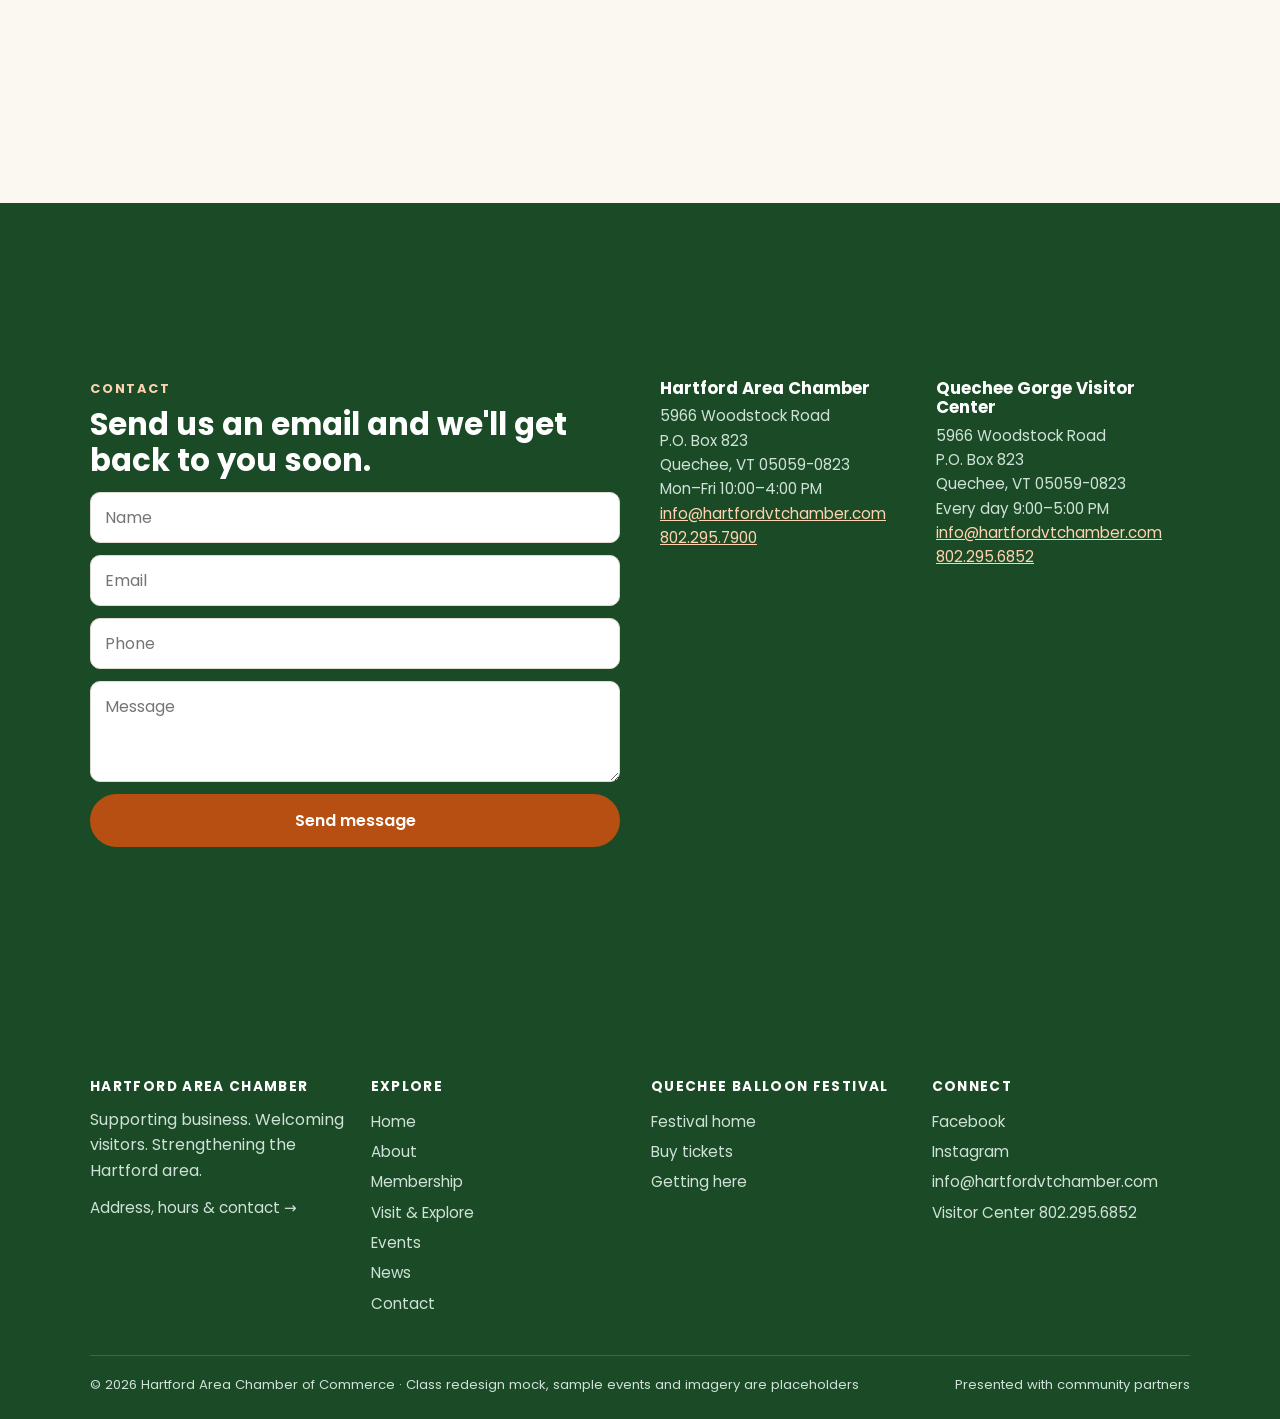
==== commit 41966f4d: "added more info on the visti page" ====
--- a/mock/index.html
+++ b/mock/index.html
@@ -1,8 +1,8 @@
 <!doctype html><html lang="en"><head><meta charset="utf-8"><meta name="viewport" content="width=device-width,initial-scale=1">
 <title>Hartford Area Chamber of Commerce</title>
 <link rel="preconnect" href="https://fonts.googleapis.com">
-<link href="https://fonts.googleapis.com/css2?family=Poppins:wght@400;500;600;700&family=Playfair+Display:wght@600;700&display=swap" rel="stylesheet">
-<link rel="stylesheet" href="styles.css?v=45"></head><body>
+<link href="https://fonts.googleapis.com/css2?family=Poppins:wght@400;500;600;700&display=swap" rel="stylesheet">
+<link rel="stylesheet" href="styles.css?v=53"></head><body>
 <main id="main">
 <section class="slider" id="top" data-label="Top" role="region" aria-roledescription="carousel" aria-label="Featured at the Chamber">
   <div class="slides">
--- a/mock/styles.css
+++ b/mock/styles.css
@@ -151,7 +151,7 @@
 footer.site h4{color:#fff;font-family:var(--font-b);font-size:.85rem;text-transform:uppercase;letter-spacing:.1em;margin-bottom:12px}
 footer.site a{display:block;text-decoration:none;padding:3px 0;font-size:.95rem}footer.site a:hover{color:#fff;text-decoration:underline}
 footer.site .legal{border-top:1px solid rgba(255,255,255,.15);margin-top:36px;padding-top:18px;font-size:.82rem;display:flex;justify-content:space-between;flex-wrap:wrap;gap:8px}
-#map,#gmap,.map{height:460px;border-radius:var(--r);border:1px solid var(--line);box-shadow:var(--shadow)}
+#map,.map{height:460px;border-radius:var(--r);border:1px solid var(--line);box-shadow:var(--shadow)}
 .team{text-align:center}.avatar{width:84px;height:84px;border-radius:50%;margin:0 auto 10px;background:linear-gradient(135deg,var(--green),#7fb69a);color:#fff;display:grid;place-items:center;font:700 1.5rem var(--font-h)}
 .team p{font-size:.85rem;color:var(--muted)}
 .mock-note{background:#fff3cd;color:#664d03;text-align:center;font-size:.8rem;padding:6px}
@@ -246,7 +246,7 @@
 html.snap .day{min-height:clamp(52px,9vh,86px)}
 html.snap .cal-head{padding:10px 18px}
 html.snap .toolbar{margin:12px 0}
-html.snap #map,html.snap #gmap,html.snap .map{height:clamp(300px,52vh,470px)}
+html.snap #map,html.snap .map{height:clamp(300px,52vh,470px)}
 html.snap .ticket-card .photo-top{height:clamp(90px,16vh,150px)}
 html.snap .gallery{--h:clamp(120px,24vh,220px)}
 html.snap .gallery img{height:var(--h)}html.snap .gallery img:first-child{height:calc(var(--h)*2 + 12px)}
@@ -266,7 +266,7 @@
 .ev{font-size:.8rem}
 html.snap .day{min-height:clamp(46px,7vh,80px)}
 html.snap .card .thumb{height:clamp(80px,14vh,150px)}
-html.snap #map,html.snap #gmap,html.snap .map{height:clamp(240px,42vh,480px)}
+html.snap #map,html.snap .map{height:clamp(240px,42vh,480px)}
 html.snap .toolbar{margin:10px 0}
 html.snap .gallery{--h:clamp(120px,22vh,230px)}
 html.snap .avatar{width:56px;height:56px;font-size:1.1rem}
@@ -583,7 +583,7 @@
 /* slider v3: match the original site (big serif heading, one line of text, one green button, plain chevrons) */
 .slide{background:linear-gradient(rgba(0,0,0,.42),rgba(0,0,0,.42)),var(--img) center/cover}
 .slide .wrap{max-width:none;width:100%;padding:0 72px;padding-top:clamp(20px,5vh,56px);padding-bottom:clamp(64px,12vh,110px)}
-.slide h1,.slide h2{font-family:'Playfair Display',Georgia,serif;font-weight:700;color:#fff;font-size:clamp(2rem,min(4.2vw,7vh),3.6rem);line-height:1.2;max-width:min(1300px,100%);margin:0 auto;text-wrap:balance;text-shadow:0 2px 14px rgba(0,0,0,.45)}
+.slide h1,.slide h2{font-family:var(--font-h);font-weight:700;color:#fff;font-size:clamp(2rem,min(4.2vw,7vh),3.6rem);line-height:1.2;max-width:min(1300px,100%);margin:0 auto;text-wrap:balance;text-shadow:0 2px 14px rgba(0,0,0,.45)}
 .slide .sl-text{font-size:clamp(.92rem,min(1.2vw,2.4vh),1.05rem);line-height:1.55;max-width:min(1300px,100%);margin:clamp(10px,2vh,18px) auto clamp(16px,3.2vh,28px);color:#fff;text-wrap:balance}
 .slide .btn-primary{background:#17573c;border-radius:3px;padding:14px 24px;font-size:1.05rem;font-weight:500;box-shadow:none}
 .slide .btn-primary:hover{background:#0f3f2b}
@@ -594,3 +594,24 @@
 .sl-quick a{color:#fff;text-decoration:none}.sl-quick a:hover{text-decoration:underline}.sl-quick span{opacity:.55}
 .sl-ctrl{bottom:62px}
 @media(max-width:700px){.slide .wrap{padding:28px 56px 120px}.sl-arrow{width:40px;height:40px;top:50%;bottom:auto;transform:translateY(-50%)}.sl-prev{left:6px}.sl-next{right:6px}}
+
+/* official park map tab */
+.parkmap{text-align:center}.parkmap img{display:block;margin:0 auto;max-width:100%;max-height:clamp(260px,58vh,640px);width:auto;height:auto;background:#fff;border:1px solid var(--line);border-radius:var(--r);box-shadow:var(--shadow)}.parkmap a{cursor:zoom-in}.note{margin-top:8px;font-size:.85rem;color:var(--muted)}[hidden]{display:none!important}
+
+.bul{margin:0 0 0 1.1em;padding:0}.bul li{margin:6px 0}.villages .perk p.cap{font-size:.8rem;font-style:italic;color:var(--muted);margin-top:6px}
+
+/* visible photo titles */
+.ph,.panel.photo{position:relative}
+.ttl{position:absolute;left:0;right:0;bottom:0;padding:26px 16px 10px;background:linear-gradient(transparent,rgba(0,0,0,.7));color:#fff;font:600 .95rem/1.3 var(--font-b);text-align:left;border-radius:0 0 var(--r) var(--r);text-shadow:0 1px 4px rgba(0,0,0,.5)}
+.perk .ph .ttl{border-radius:0}
+.photo-sm{height:clamp(150px,24vh,230px);min-height:0;margin-bottom:14px}
+
+.perk.pic{padding:0;overflow:hidden}.perk.pic .ph{height:clamp(130px,20vh,190px);background-size:cover}.perk.pic .pb{padding:18px 22px 22px}.perk.pic .pb p+p{margin-top:8px}
+
+/* state park map page: let the maps fill the screen */
+#explore-map .mapbar{display:flex;justify-content:space-between;align-items:flex-end;gap:12px 24px;flex-wrap:wrap;margin-bottom:12px}
+#explore-map .mapbar .toolbar{margin:0}
+#explore-map #mf{margin:0 0 10px}
+#explore-map .parkmap img{width:auto;max-width:100%;max-height:clamp(360px,calc(100vh - 290px),900px)}
+#explore-map #map,html.snap #explore-map #map{height:clamp(380px,calc(100vh - 340px),800px)}
+@media(max-width:800px){#explore-map .parkmap img{max-height:none;width:100%}#explore-map #map,html.snap #explore-map #map{height:62vh}}
